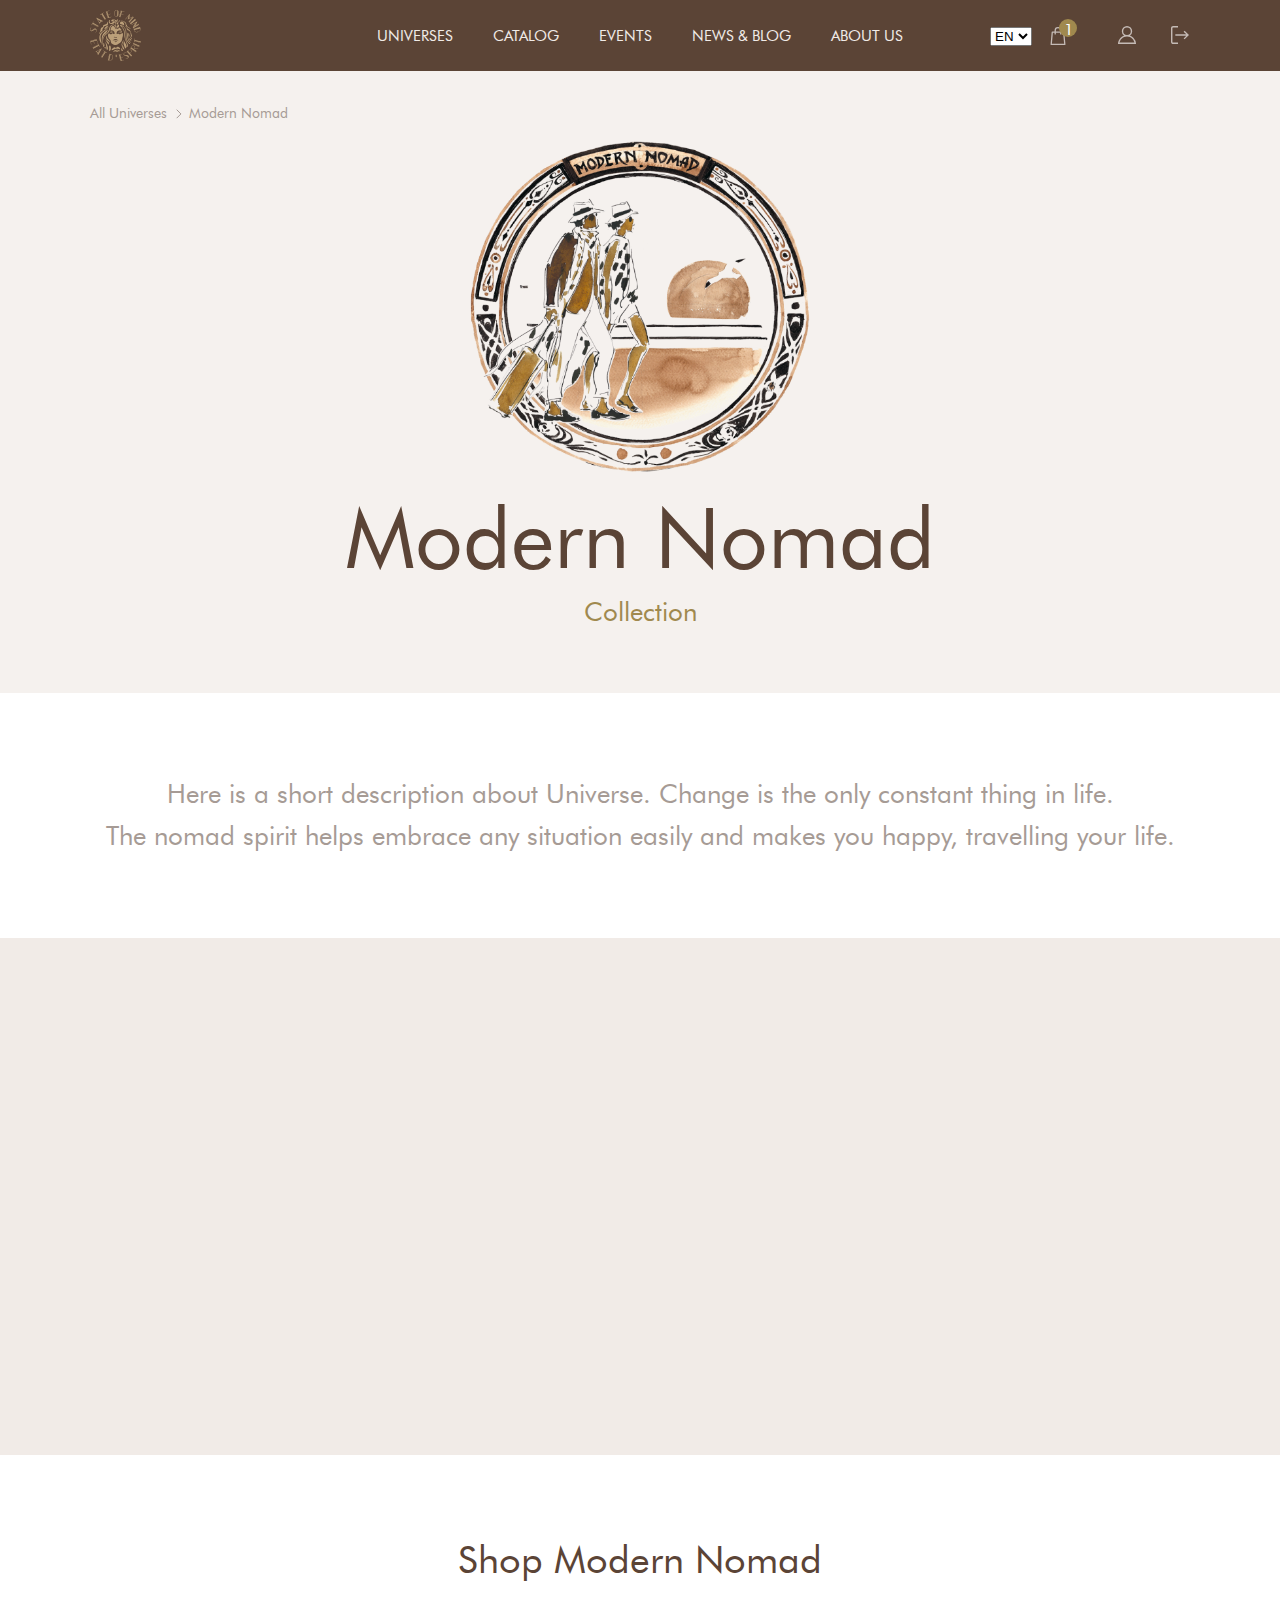
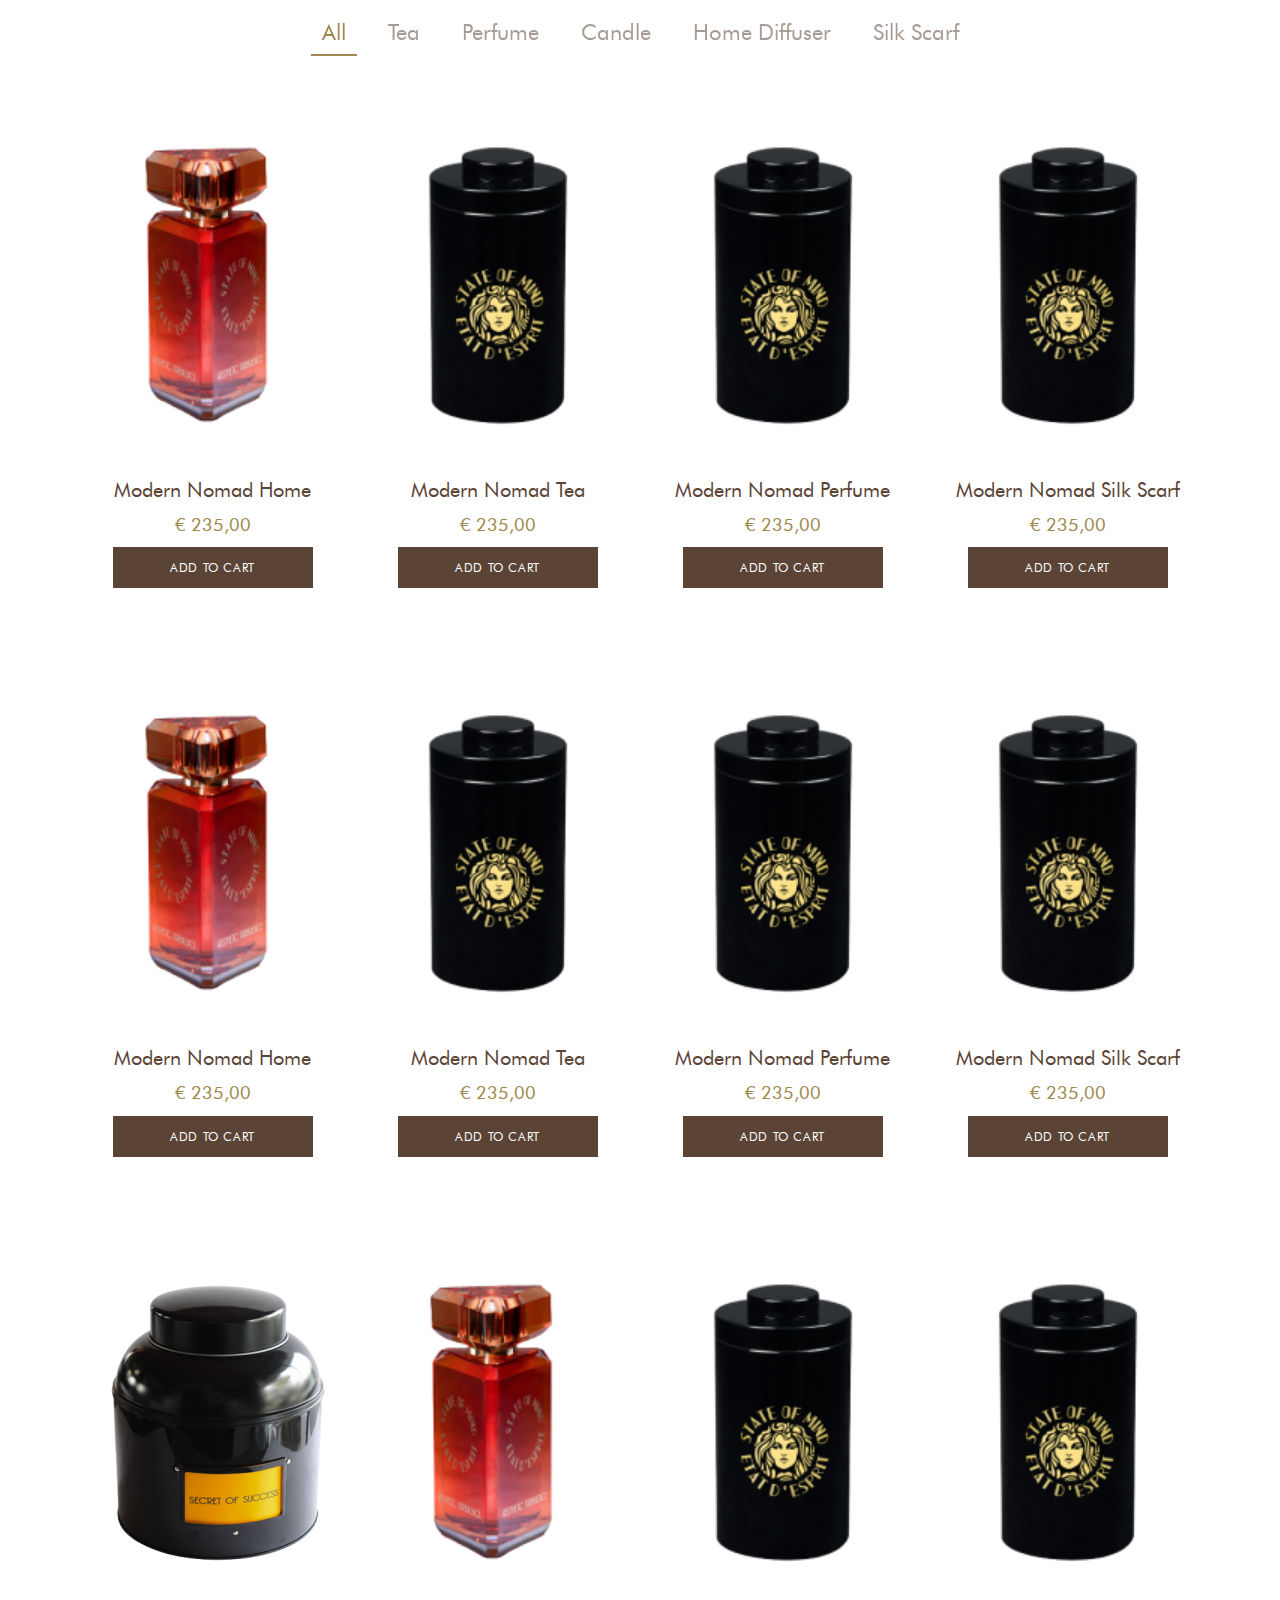
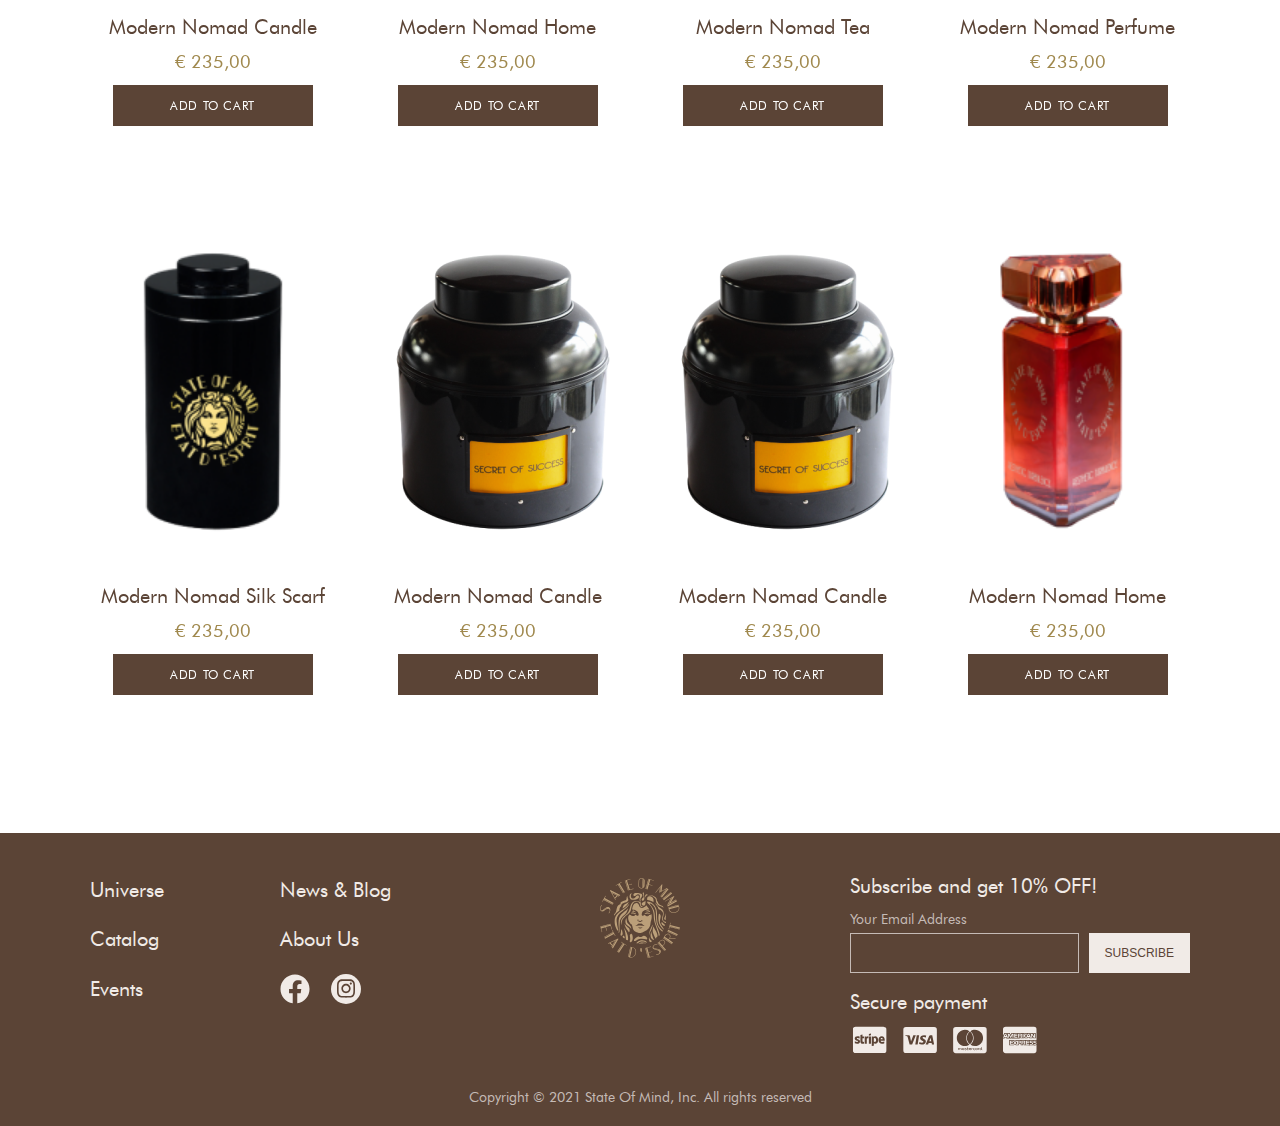
==== collection.html @ 99215a05 "initial commit" ====
<!DOCTYPE html>
<html lang="en">

<head>
  <meta charset="UTF-8" />
  <meta name="viewport" content="width=device-width, initial-scale=1.0" />
  <meta http-equiv="X-UA-Compatible" content="ie=edge" />
  <title>State of Mind &#8211; 00 - Home</title>
  <link rel="manifest" href="/manifest.json" />
  <link rel="preload" href="/fonts/Futura Bk BT.woff" as="font" type="font/woff" crossorigin="crossorigin" />
  <link rel="preload" href="/fonts/Futura Bk BT.woff2" as="font" type="font/woff2" crossorigin="crossorigin" />
  <link rel="stylesheet" href="css/style.css?v=0.1.0" />
</head>

<body class="page">
  <div class="header">
    <div class="container">
      <div class="header__container">
        <div class="nav_mobile header__nav_mobile d-lg-none">
          <button class="nav_mobile__burger jsNavMobileBurger">
            <svg class="icon icon_icon-burger nav_mobile__icon nav_mobile__icon--burger">
              <use xlink:href="img/icons.svg#icon-burger"></use>
            </svg>
          </button>
          <div class="nav_mobile__container jsNavMobileContainer">
            <div class="container">
              <button class="nav_mobile__close jsNavMobileClose">
                <svg class="icon icon_icon-close nav_mobile__icon nav_mobile__icon--close">
                  <use xlink:href="img/icons.svg#icon-close"></use>
                </svg>
              </button>
              <div class="nav_mobile__wrapper jsNavMobileWrapper">
                <ul class="nav_mobile__list">
                  <li class="nav_mobile__item">
                    <a class="nav_mobile__link" href="universes.html">Universes</a>
                  </li>
                  <li class="nav_mobile__item">
                    <a class="nav_mobile__link" href="collection.html">Catalog</a>
                  </li>
                  <li class="nav_mobile__item">
                    <a class="nav_mobile__link" href="events.html">Events</a>
                  </li>
                  <li class="nav_mobile__item">
                    <a class="nav_mobile__link" href="news&amp;blog.html">News &amp; Blog</a>
                  </li>
                  <li class="nav_mobile__item">
                    <a class="nav_mobile__link jsNavMobileLink" href="#">
                      <svg class="icon icon_icon-arrow-before nav_mobile__arrow_before">
                        <use xlink:href="img/icons.svg#icon-arrow-before"></use>
                      </svg>About Us
                      <svg class="icon icon_icon-arrow nav_mobile__arrow">
                        <use xlink:href="img/icons.svg#icon-arrow"></use>
                      </svg>
                    </a>
                    <ul class="nav_mobile__sublist">
                      <li class="nav_mobile__subitem">
                        <a class="nav_mobile__sublink" href="about.html">About State Of Mind</a>
                      </li>
                      <li class="nav_mobile__subitem">
                        <a class="nav_mobile__sublink" href="partnrers.html">Our Partnrers</a>
                      </li>
                      <li class="nav_mobile__subitem">
                        <a class="nav_mobile__sublink" href="contact.html">Contact</a>
                      </li>
                    </ul>
                  </li>
                  <li class="nav_mobile__item">
                    <a class="nav_mobile__link jsNavMobileLink" href="profile.html">
                      <svg class="icon icon_icon-arrow-before nav_mobile__arrow_before">
                        <use xlink:href="img/icons.svg#icon-arrow-before"></use>
                      </svg>My Account
                      <svg class="icon icon_icon-arrow nav_mobile__arrow">
                        <use xlink:href="img/icons.svg#icon-arrow"></use>
                      </svg>
                    </a>
                    <ul class="nav_mobile__sublist">
                      <li class="nav_mobile__subitem">
                        <a class="nav_mobile__sublink" href="orders.html">Orders</a>
                      </li>
                      <li class="nav_mobile__subitem">
                        <a class="nav_mobile__sublink" href="addresses.html">Addresses</a>
                      </li>
                      <li class="nav_mobile__subitem">
                        <a class="nav_mobile__sublink" href="accountDetails.html">Account Details</a>
                      </li>
                    </ul>
                  </li>
                  <li class="nav_mobile__item">
                    <a class="nav_mobile__link" href="index.html">Log Out</a>
                  </li>
                </ul>
                <div class="lang_mobile">
                  <ul class="lang_mobile__list">
                    <li class="lang_mobile__item">
                      <a class="lang_mobile__link" href="javascript:void(0)">FR</a>
                    </li>
                    <li class="lang_mobile__item">
                      <a class="lang_mobile__link--active lang_mobile__link" href="javascript:void(0)">EN</a>
                    </li>
                    <li class="lang_mobile__item">
                      <a class="lang_mobile__link" href="javascript:void(0)">RU</a>
                    </li>
                  </ul>
                </div>
                <div class="social social--mobile nav_mobile__social">
                  <div class="social__title">Follow Us</div>
                  <ul class="social__list">
                    <li class="social__item">
                      <a class="social__link" href="#">
                        <svg class="icon icon_icon-facebook social__icon">
                          <use xlink:href="img/icons.svg#icon-facebook"></use>
                        </svg>
                      </a>
                    </li>
                    <li class="social__item">
                      <a class="social__link" href="#">
                        <svg class="icon icon_icon-instagram social__icon">
                          <use xlink:href="img/icons.svg#icon-instagram"></use>
                        </svg>
                      </a>
                    </li>
                  </ul>
                </div>
              </div>
            </div>
          </div>
        </div>
        <div class="logo header__logo">
          <a class="logo__link" href="index.html">
            <img class="logo__img" src="./img/logo.svg" alt="" />
          </a>
        </div>
        <div class="nav header__nav d-none d-lg-flex">
          <ul class="nav__list">
            <li class="nav__item">
              <a class="nav__link" href="universes.html">Universes</a>
            </li>
            <li class="nav__item">
              <a class="nav__link" href="collection.html">Catalog</a>
            </li>
            <li class="nav__item">
              <a class="nav__link" href="events.html">Events</a>
            </li>
            <li class="nav__item">
              <a class="nav__link" href="news&amp;blog.html">News &amp; Blog</a>
            </li>
            <li class="nav__item">
              <a class="nav__link" href="aboutUs.html">About Us</a>
            </li>
          </ul>
        </div>
        <div class="header__actions">
          <div class="lang header__lang d-none d-lg-block">
            <select>
              <option value="FR">FR</option>
              <option value="EN" selected="selected">EN</option>
              <option value="RU">RU</option>
            </select>
          </div>
          <div class="mini_cart header__mini_cart">
            <a class="mini_cart__link" href="miniCart.html">
              <svg class="icon icon_icon-mini_cart mini_cart__icon">
                <use xlink:href="img/icons.svg#icon-mini_cart"></use>
              </svg>
              <span class="mini_cart__count">1</span>
            </a>
          </div>
          <div class="auth header__auth">
            <div class="d-none d-lg-flex">
              <a class="auth__link" href="profile.html">
                <svg class="icon icon_icon-profile auth__icon">
                  <use xlink:href="img/icons.svg#icon-profile"></use>
                </svg>
              </a>
              <a class="auth__link" href="index.html">
                <svg class="icon icon_icon-logout auth__icon">
                  <use xlink:href="img/icons.svg#icon-logout"></use>
                </svg>
              </a>
            </div>
          </div>
        </div>
      </div>
    </div>
  </div>
  <div class="page__content">
    <div class="breadcrumbs d-none d-lg-block">
      <div class="container">
        <ul class="breadcrumbs__list">
          <li class="breadcrumbs__item">
            <a class="breadcrumbs__link" href="universes.html">All Universes</a>
            <svg class="icon icon_icon-breadcrumb breadcrumbs__icon">
              <use xlink:href="img/icons.svg#icon-breadcrumb"></use>
            </svg>
          </li>
          <li class="breadcrumbs__item">Modern Nomad
          </li>
        </ul>
      </div>
    </div>
    <div class="collection_hero">
      <div class="container">
        <div class="row">
          <div class="col col-10 offset-1 col-lg-4 offset-lg-4">
            <figure class="collection_hero__picture">
              <img class="lazy-swiper collection_hero__img" src="./img/universes/01.png" alt="" />
            </figure>
          </div>
          <div class="col col-12">
            <h1 class="title collection_hero__title">Modern Nomad</h1>
            <h3 class="title collection_hero__subtitle">Collection</h3>
          </div>
        </div>
      </div>
    </div>
    <div class="section section--collection_description">
      <div class="container">Here is a short description about Universe. Change is the only constant thing in life.<br>The nomad spirit helps embrace any situation easily and makes you happy, travelling your life.
      </div>
    </div>
    <div class="block block--reverse block--product">
      <div class="block__content--reverse block__content--product block__content" data-aos="fade-left">
        <div class="container">
          <h2 class="title block__title">Modern<br>Nomad Perfume</h2>
          <p class="block__text">Short description about product. Duis aute irure dolor in reprehenderit in voluptate velit esse cillum dolore eu fugiat nulla pariatur. Excepteur sint occaecat cupidatat non proident.</p>
          <div class="block__price">€ 235,00</div>
          <div class="block__btn">
            <a class="btn--brown btn" href="#">Add to Cart</a>
          </div>
          <a class="block__action" href="#">View full details</a>
        </div>
      </div>
      <figure class="block__picture" data-aos="fade-right">
        <img class="block__img swiper-lazy" data-src="./img/collection/product.jpg" alt="" />
      </figure>
    </div>
    <div class="section section--collection_isotope collection_isotope">
      <div class="container">
        <h2 class="title collection_isotope__title">Shop Modern Nomad</h2>
        <div class="collection_nav d-md-flex collection_isotope__nav">
          <div class="swiper-container collection_nav__container jsCollectionNavContainer jsCollectionIsotopeFilter">
            <div class="swiper-wrapper collection_nav__wrapper">
              <div class="swiper-slide collection_nav__item">
                <a class="collection_nav__link--active collection_nav__link jsCollectionIsotopeLink" href="javascript:void(0)" data-filter="*">All</a>
              </div>
              <div class="swiper-slide collection_nav__item">
                <a class="collection_nav__link jsCollectionIsotopeLink" href="javascript:void(0)" data-filter=".tea">Tea</a>
              </div>
              <div class="swiper-slide collection_nav__item">
                <a class="collection_nav__link jsCollectionIsotopeLink" href="javascript:void(0)" data-filter=".perfume">Perfume</a>
              </div>
              <div class="swiper-slide collection_nav__item">
                <a class="collection_nav__link jsCollectionIsotopeLink" href="javascript:void(0)" data-filter=".candle">Candle</a>
              </div>
              <div class="swiper-slide collection_nav__item">
                <a class="collection_nav__link jsCollectionIsotopeLink" href="javascript:void(0)" data-filter=".homediffuser">Home Diffuser</a>
              </div>
              <div class="swiper-slide collection_nav__item">
                <a class="collection_nav__link jsCollectionIsotopeLink" href="javascript:void(0)" data-filter=".silkscarf">Silk Scarf</a>
              </div>
            </div>
            <div class="swiper-scrollbar collection_nav__scrollbar d-lg-none scrollbar"></div>
          </div>
        </div>
        <div class="collection_isotope__grid jsCollectionIsotopeGrid">
          <div class="row">
            <div class="homediffuser col col-6 col-md-4 col-xl-3 jsCollectionIsotopeItem">
              <div class="collection_isotope__item">
                <div class="product collection_isotope__product">
                  <figure class="product__picture">
                    <img class="product__img isotope-lazy" src="./img/universes/products/item4.png" alt="" />
                  </figure>
                  <h4 class="title product__title">Modern Nomad Home Diffuser</h4>
                  <div class="product__price">€ 235,00<a class="product__action d-lg-none" href="#">
                      <svg class="icon icon_icon-add-to-cart product__icon">
                        <use xlink:href="img/icons.svg#icon-add-to-cart"></use>
                      </svg>
                    </a>
                  </div>
                  <div class="product__btn d-none d-lg-block">
                    <a class="btn--brown btn--fw-mobile btn--add-to-cart btn" href="#">Add to Cart</a>
                  </div>
                </div>
              </div>
            </div>
            <div class="tea col col-6 col-md-4 col-xl-3 jsCollectionIsotopeItem">
              <div class="collection_isotope__item">
                <div class="product collection_isotope__product">
                  <figure class="product__picture">
                    <img class="product__img isotope-lazy" src="./img/universes/products/02.png" alt="" />
                  </figure>
                  <h4 class="title product__title">Modern Nomad Tea</h4>
                  <div class="product__price">€ 235,00<a class="product__action d-lg-none" href="#">
                      <svg class="icon icon_icon-add-to-cart product__icon">
                        <use xlink:href="img/icons.svg#icon-add-to-cart"></use>
                      </svg>
                    </a>
                  </div>
                  <div class="product__btn d-none d-lg-block">
                    <a class="btn--brown btn--fw-mobile btn--add-to-cart btn" href="#">Add to Cart</a>
                  </div>
                </div>
              </div>
            </div>
            <div class="perfume col col-6 col-md-4 col-xl-3 jsCollectionIsotopeItem">
              <div class="collection_isotope__item">
                <div class="product collection_isotope__product">
                  <figure class="product__picture">
                    <img class="product__img isotope-lazy" src="./img/universes/products/03.png" alt="" />
                  </figure>
                  <h4 class="title product__title">Modern Nomad Perfume</h4>
                  <div class="product__price">€ 235,00<a class="product__action d-lg-none" href="#">
                      <svg class="icon icon_icon-add-to-cart product__icon">
                        <use xlink:href="img/icons.svg#icon-add-to-cart"></use>
                      </svg>
                    </a>
                  </div>
                  <div class="product__btn d-none d-lg-block">
                    <a class="btn--brown btn--fw-mobile btn--add-to-cart btn" href="#">Add to Cart</a>
                  </div>
                </div>
              </div>
            </div>
            <div class="silkscarf col col-6 col-md-4 col-xl-3 jsCollectionIsotopeItem">
              <div class="collection_isotope__item">
                <div class="product collection_isotope__product">
                  <figure class="product__picture">
                    <img class="product__img isotope-lazy" src="./img/universes/products/04.png" alt="" />
                  </figure>
                  <h4 class="title product__title">Modern Nomad Silk Scarf</h4>
                  <div class="product__price">€ 235,00<a class="product__action d-lg-none" href="#">
                      <svg class="icon icon_icon-add-to-cart product__icon">
                        <use xlink:href="img/icons.svg#icon-add-to-cart"></use>
                      </svg>
                    </a>
                  </div>
                  <div class="product__btn d-none d-lg-block">
                    <a class="btn--brown btn--fw-mobile btn--add-to-cart btn" href="#">Add to Cart</a>
                  </div>
                </div>
              </div>
            </div>
            <div class="homediffuser col col-6 col-md-4 col-xl-3 jsCollectionIsotopeItem">
              <div class="collection_isotope__item">
                <div class="product collection_isotope__product">
                  <figure class="product__picture">
                    <img class="product__img isotope-lazy" src="./img/universes/products/item4.png" alt="" />
                  </figure>
                  <h4 class="title product__title">Modern Nomad Home Diffuser</h4>
                  <div class="product__price">€ 235,00<a class="product__action d-lg-none" href="#">
                      <svg class="icon icon_icon-add-to-cart product__icon">
                        <use xlink:href="img/icons.svg#icon-add-to-cart"></use>
                      </svg>
                    </a>
                  </div>
                  <div class="product__btn d-none d-lg-block">
                    <a class="btn--brown btn--fw-mobile btn--add-to-cart btn" href="#">Add to Cart</a>
                  </div>
                </div>
              </div>
            </div>
            <div class="tea col col-6 col-md-4 col-xl-3 jsCollectionIsotopeItem">
              <div class="collection_isotope__item">
                <div class="product collection_isotope__product">
                  <figure class="product__picture">
                    <img class="product__img isotope-lazy" src="./img/universes/products/02.png" alt="" />
                  </figure>
                  <h4 class="title product__title">Modern Nomad Tea</h4>
                  <div class="product__price">€ 235,00<a class="product__action d-lg-none" href="#">
                      <svg class="icon icon_icon-add-to-cart product__icon">
                        <use xlink:href="img/icons.svg#icon-add-to-cart"></use>
                      </svg>
                    </a>
                  </div>
                  <div class="product__btn d-none d-lg-block">
                    <a class="btn--brown btn--fw-mobile btn--add-to-cart btn" href="#">Add to Cart</a>
                  </div>
                </div>
              </div>
            </div>
            <div class="perfume col col-6 col-md-4 col-xl-3 jsCollectionIsotopeItem">
              <div class="collection_isotope__item">
                <div class="product collection_isotope__product">
                  <figure class="product__picture">
                    <img class="product__img isotope-lazy" src="./img/universes/products/03.png" alt="" />
                  </figure>
                  <h4 class="title product__title">Modern Nomad Perfume</h4>
                  <div class="product__price">€ 235,00<a class="product__action d-lg-none" href="#">
                      <svg class="icon icon_icon-add-to-cart product__icon">
                        <use xlink:href="img/icons.svg#icon-add-to-cart"></use>
                      </svg>
                    </a>
                  </div>
                  <div class="product__btn d-none d-lg-block">
                    <a class="btn--brown btn--fw-mobile btn--add-to-cart btn" href="#">Add to Cart</a>
                  </div>
                </div>
              </div>
            </div>
            <div class="silkscarf col col-6 col-md-4 col-xl-3 jsCollectionIsotopeItem">
              <div class="collection_isotope__item">
                <div class="product collection_isotope__product">
                  <figure class="product__picture">
                    <img class="product__img isotope-lazy" src="./img/universes/products/04.png" alt="" />
                  </figure>
                  <h4 class="title product__title">Modern Nomad Silk Scarf</h4>
                  <div class="product__price">€ 235,00<a class="product__action d-lg-none" href="#">
                      <svg class="icon icon_icon-add-to-cart product__icon">
                        <use xlink:href="img/icons.svg#icon-add-to-cart"></use>
                      </svg>
                    </a>
                  </div>
                  <div class="product__btn d-none d-lg-block">
                    <a class="btn--brown btn--fw-mobile btn--add-to-cart btn" href="#">Add to Cart</a>
                  </div>
                </div>
              </div>
            </div>
            <div class="candle col col-6 col-md-4 col-xl-3 jsCollectionIsotopeItem">
              <div class="collection_isotope__item">
                <div class="product collection_isotope__product">
                  <figure class="product__picture">
                    <img class="product__img isotope-lazy" src="./img/universes/products/05.png" alt="" />
                  </figure>
                  <h4 class="title product__title">Modern Nomad Candle</h4>
                  <div class="product__price">€ 235,00<a class="product__action d-lg-none" href="#">
                      <svg class="icon icon_icon-add-to-cart product__icon">
                        <use xlink:href="img/icons.svg#icon-add-to-cart"></use>
                      </svg>
                    </a>
                  </div>
                  <div class="product__btn d-none d-lg-block">
                    <a class="btn--brown btn--fw-mobile btn--add-to-cart btn" href="#">Add to Cart</a>
                  </div>
                </div>
              </div>
            </div>
            <div class="homediffuser col col-6 col-md-4 col-xl-3 jsCollectionIsotopeItem">
              <div class="collection_isotope__item">
                <div class="product collection_isotope__product">
                  <figure class="product__picture">
                    <img class="product__img isotope-lazy" src="./img/universes/products/item4.png" alt="" />
                  </figure>
                  <h4 class="title product__title">Modern Nomad Home Diffuser</h4>
                  <div class="product__price">€ 235,00<a class="product__action d-lg-none" href="#">
                      <svg class="icon icon_icon-add-to-cart product__icon">
                        <use xlink:href="img/icons.svg#icon-add-to-cart"></use>
                      </svg>
                    </a>
                  </div>
                  <div class="product__btn d-none d-lg-block">
                    <a class="btn--brown btn--fw-mobile btn--add-to-cart btn" href="#">Add to Cart</a>
                  </div>
                </div>
              </div>
            </div>
            <div class="tea col col-6 col-md-4 col-xl-3 jsCollectionIsotopeItem">
              <div class="collection_isotope__item">
                <div class="product collection_isotope__product">
                  <figure class="product__picture">
                    <img class="product__img isotope-lazy" src="./img/universes/products/02.png" alt="" />
                  </figure>
                  <h4 class="title product__title">Modern Nomad Tea</h4>
                  <div class="product__price">€ 235,00<a class="product__action d-lg-none" href="#">
                      <svg class="icon icon_icon-add-to-cart product__icon">
                        <use xlink:href="img/icons.svg#icon-add-to-cart"></use>
                      </svg>
                    </a>
                  </div>
                  <div class="product__btn d-none d-lg-block">
                    <a class="btn--brown btn--fw-mobile btn--add-to-cart btn" href="#">Add to Cart</a>
                  </div>
                </div>
              </div>
            </div>
            <div class="perfume col col-6 col-md-4 col-xl-3 jsCollectionIsotopeItem">
              <div class="collection_isotope__item">
                <div class="product collection_isotope__product">
                  <figure class="product__picture">
                    <img class="product__img isotope-lazy" src="./img/universes/products/03.png" alt="" />
                  </figure>
                  <h4 class="title product__title">Modern Nomad Perfume</h4>
                  <div class="product__price">€ 235,00<a class="product__action d-lg-none" href="#">
                      <svg class="icon icon_icon-add-to-cart product__icon">
                        <use xlink:href="img/icons.svg#icon-add-to-cart"></use>
                      </svg>
                    </a>
                  </div>
                  <div class="product__btn d-none d-lg-block">
                    <a class="btn--brown btn--fw-mobile btn--add-to-cart btn" href="#">Add to Cart</a>
                  </div>
                </div>
              </div>
            </div>
            <div class="silkscarf col col-6 col-md-4 col-xl-3 jsCollectionIsotopeItem">
              <div class="collection_isotope__item">
                <div class="product collection_isotope__product">
                  <figure class="product__picture">
                    <img class="product__img isotope-lazy" src="./img/universes/products/04.png" alt="" />
                  </figure>
                  <h4 class="title product__title">Modern Nomad Silk Scarf</h4>
                  <div class="product__price">€ 235,00<a class="product__action d-lg-none" href="#">
                      <svg class="icon icon_icon-add-to-cart product__icon">
                        <use xlink:href="img/icons.svg#icon-add-to-cart"></use>
                      </svg>
                    </a>
                  </div>
                  <div class="product__btn d-none d-lg-block">
                    <a class="btn--brown btn--fw-mobile btn--add-to-cart btn" href="#">Add to Cart</a>
                  </div>
                </div>
              </div>
            </div>
            <div class="candle col col-6 col-md-4 col-xl-3 jsCollectionIsotopeItem">
              <div class="collection_isotope__item">
                <div class="product collection_isotope__product">
                  <figure class="product__picture">
                    <img class="product__img isotope-lazy" src="./img/universes/products/05.png" alt="" />
                  </figure>
                  <h4 class="title product__title">Modern Nomad Candle</h4>
                  <div class="product__price">€ 235,00<a class="product__action d-lg-none" href="#">
                      <svg class="icon icon_icon-add-to-cart product__icon">
                        <use xlink:href="img/icons.svg#icon-add-to-cart"></use>
                      </svg>
                    </a>
                  </div>
                  <div class="product__btn d-none d-lg-block">
                    <a class="btn--brown btn--fw-mobile btn--add-to-cart btn" href="#">Add to Cart</a>
                  </div>
                </div>
              </div>
            </div>
            <div class="candle col col-6 col-md-4 col-xl-3 jsCollectionIsotopeItem">
              <div class="collection_isotope__item">
                <div class="product collection_isotope__product">
                  <figure class="product__picture">
                    <img class="product__img isotope-lazy" src="./img/universes/products/05.png" alt="" />
                  </figure>
                  <h4 class="title product__title">Modern Nomad Candle</h4>
                  <div class="product__price">€ 235,00<a class="product__action d-lg-none" href="#">
                      <svg class="icon icon_icon-add-to-cart product__icon">
                        <use xlink:href="img/icons.svg#icon-add-to-cart"></use>
                      </svg>
                    </a>
                  </div>
                  <div class="product__btn d-none d-lg-block">
                    <a class="btn--brown btn--fw-mobile btn--add-to-cart btn" href="#">Add to Cart</a>
                  </div>
                </div>
              </div>
            </div>
            <div class="homediffuser col col-6 col-md-4 col-xl-3 jsCollectionIsotopeItem">
              <div class="collection_isotope__item">
                <div class="product collection_isotope__product">
                  <figure class="product__picture">
                    <img class="product__img isotope-lazy" src="./img/universes/products/item4.png" alt="" />
                  </figure>
                  <h4 class="title product__title">Modern Nomad Home Diffuser</h4>
                  <div class="product__price">€ 235,00<a class="product__action d-lg-none" href="#">
                      <svg class="icon icon_icon-add-to-cart product__icon">
                        <use xlink:href="img/icons.svg#icon-add-to-cart"></use>
                      </svg>
                    </a>
                  </div>
                  <div class="product__btn d-none d-lg-block">
                    <a class="btn--brown btn--fw-mobile btn--add-to-cart btn" href="#">Add to Cart</a>
                  </div>
                </div>
              </div>
            </div>
          </div>
        </div>
      </div>
    </div>
  </div>
  <div class="footer">
    <div class="container">
      <div class="row">
        <div class="col col-6 col-lg-2">
          <div class="footer_nav footer__nav">
            <ul class="footer_nav__list">
              <li class="footer_nav__item">
                <a class="footer_nav__link" href="universes.html">Universe</a>
              </li>
              <li class="footer_nav__item">
                <a class="footer_nav__link" href="collection.html">Catalog</a>
              </li>
              <li class="footer_nav__item">
                <a class="footer_nav__link" href="events.html">Events</a>
              </li>
            </ul>
          </div>
        </div>
        <div class="col col-6 col-lg-2">
          <div class="footer_nav footer__nav">
            <ul class="footer_nav__list">
              <li class="footer_nav__item">
                <a class="footer_nav__link" href="news&amp;blog.html">News &amp; Blog</a>
              </li>
              <li class="footer_nav__item">
                <a class="footer_nav__link" href="aboutUs.html">About Us</a>
              </li>
            </ul>
          </div>
          <div class="social footer__social">
            <ul class="social__list">
              <li class="social__item">
                <a class="social__link" href="#">
                  <svg class="icon icon_icon-facebook social__icon">
                    <use xlink:href="img/icons.svg#icon-facebook"></use>
                  </svg>
                </a>
              </li>
              <li class="social__item">
                <a class="social__link" href="#">
                  <svg class="icon icon_icon-instagram social__icon">
                    <use xlink:href="img/icons.svg#icon-instagram"></use>
                  </svg>
                </a>
              </li>
            </ul>
          </div>
        </div>
        <div class="col col-4 d-none d-lg-flex">
          <div class="logo logo--footer footer__logo">
            <a class="logo__link" href="index.html">
              <img class="logo__img" src="./img/logo.svg" alt="" />
            </a>
          </div>
        </div>
        <div class="col col-12 col-lg-4">
          <div class="row flex-md-row-reverse flex-lg-row">
            <div class="col col-12 col-md-6 col-lg-12">
              <div class="footer_subscribe footer__subscribe">
                <div class="footer_subscribe__title">Subscribe and get 10% OFF!</div>
                <div class="form footer_subscribe__form">
                  <form action="#">
                    <label class="form__label" for="youremailaddress">Your Email Address</label>
                    <div class="form__row footer_subscribe__row">
                      <div class="form__controls form__controls--white form__controls--small footer_subscribe__input">
                        <input class="form__input--white form__input--small form__input" type="text" id="youremailaddress" placeholder="" />
                      </div>
                      <div class="form__controls form__controls--subscribe footer_subscribe__btn">
                        <input class="btn--subscribe form__submit btn" type="submit" value="subscribe" />
                      </div>
                    </div>
                  </form>
                </div>
              </div>
            </div>
            <div class="col col-12 col-md-6 col-lg-12">
              <div class="footer_payment footer__payment">
                <div class="footer_payment__title">Secure payment</div>
                <ul class="footer_payment__list">
                  <li class="footer_payment__item">
                    <svg class="icon icon_icon-stripe footer_payment__icon">
                      <use xlink:href="img/icons.svg#icon-stripe"></use>
                    </svg>
                  </li>
                  <li class="footer_payment__item">
                    <svg class="icon icon_icon-visa footer_payment__icon">
                      <use xlink:href="img/icons.svg#icon-visa"></use>
                    </svg>
                  </li>
                  <li class="footer_payment__item">
                    <svg class="icon icon_icon-mastercard footer_payment__icon">
                      <use xlink:href="img/icons.svg#icon-mastercard"></use>
                    </svg>
                  </li>
                  <li class="footer_payment__item">
                    <svg class="icon icon_icon-amex footer_payment__icon">
                      <use xlink:href="img/icons.svg#icon-amex"></use>
                    </svg>
                  </li>
                </ul>
              </div>
            </div>
          </div>
        </div>
        <div class="col col-12">
          <p class="footer__copy">Copyright © 2021 State Of Mind, Inc. All rights reserved</p>
        </div>
      </div>
    </div>
  </div>
  <script src="js/main.js?v=0.1.0"></script>
</body>

</html>
---- css/style.css ----
@font-face {
  font-family: 'Futura Bk BT';
  src: url("../fonts/Futura Bk BT.woff2") format("woff2"), url("../fonts/Futura Bk BT.woff") format("woff");
  font-weight: normal;
  font-style: normal;
}

@font-face {
  font-family: 'Bellerose';
  src: url("../fonts/BelleroseLight.woff2") format("woff2"), url("../fonts/BelleroseLight.woff") format("woff");
  font-weight: normal;
  font-style: normal;
}

/* http://meyerweb.com/eric/tools/css/reset/
   v2.0 | 20110126
   License: none (public domain)
*/
html,
body,
div,
span,
applet,
object,
iframe,
h1,
h2,
h3,
h4,
h5,
h6,
p,
blockquote,
pre,
a,
abbr,
acronym,
address,
big,
cite,
code,
del,
dfn,
em,
img,
ins,
kbd,
q,
s,
samp,
small,
strike,
strong,
sub,
sup,
tt,
var,
b,
u,
i,
center,
dl,
dt,
dd,
ol,
ul,
li,
fieldset,
form,
label,
legend,
table,
caption,
tbody,
tfoot,
thead,
tr,
th,
td,
article,
aside,
canvas,
details,
embed,
figure,
figcaption,
footer,
header,
hgroup,
menu,
nav,
output,
ruby,
section,
summary,
time,
mark,
audio,
video {
  margin: 0;
  padding: 0;
  border: 0;
  font: inherit;
  font-size: 100%;
  vertical-align: baseline;
}

/* HTML5 display-role reset for older browsers */
article,
aside,
details,
figcaption,
figure,
footer,
header,
hgroup,
menu,
nav,
section {
  display: block;
}

body {
  line-height: 1;
}

ol,
ul {
  list-style: none;
}

blockquote,
q {
  quotes: none;
}

blockquote:before,
blockquote:after,
q:before,
q:after {
  content: none;
}

table {
  border-collapse: collapse;
  border-spacing: 0;
}

/* box-sizing fix */
/* stylelint-disable-next-line no-duplicate-selectors */
body {
  box-sizing: border-box;
}

*,
*:before,
*:after {
  box-sizing: inherit;
}

/* root font size */
:root {
  font-size: 1em;
}

/* universal max-width rule for images */
img {
  max-width: 100%;
}

/* remove default focus styles */
a,
button,
input {
  outline: 0;
  -webkit-tap-highlight-color: transparent;
}

a::-moz-focus-inner,
button::-moz-focus-inner,
input::-moz-focus-inner {
  outline: 0;
  border: 0;
}

.text-center {
  text-align: center;
}

/*!
 * Bootstrap Grid v4.6.0 (https://getbootstrap.com/)
 * Copyright 2011-2021 The Bootstrap Authors
 * Copyright 2011-2021 Twitter, Inc.
 * Licensed under MIT (https://github.com/twbs/bootstrap/blob/main/LICENSE)
 */
html {
  box-sizing: border-box;
  -ms-overflow-style: scrollbar;
}

*,
*::before,
*::after {
  box-sizing: inherit;
}

.container,
.container-fluid,
.container-sm,
.container-md,
.container-lg,
.container-xl,
.container-xxl {
  width: 100%;
  padding-right: 20px;
  padding-left: 20px;
  margin-right: auto;
  margin-left: auto;
}

@media (min-width: 576px) {
  .container, .container-sm {
    max-width: 540px;
  }
}

@media (min-width: 768px) {
  .container, .container-sm, .container-md {
    max-width: 720px;
  }
}

@media (min-width: 992px) {
  .container, .container-sm, .container-md, .container-lg {
    max-width: 960px;
  }
}

@media (min-width: 1200px) {
  .container, .container-sm, .container-md, .container-lg, .container-xl {
    max-width: 1140px;
  }
}

@media (min-width: 1400px) {
  .container, .container-sm, .container-md, .container-lg, .container-xl, .container-xxl {
    max-width: 1340px;
  }
}

.row {
  display: flex;
  flex-wrap: wrap;
  margin-right: -20px;
  margin-left: -20px;
}

.no-gutters {
  margin-right: 0;
  margin-left: 0;
}

.no-gutters > .col,
.no-gutters > [class*="col-"] {
  padding-right: 0;
  padding-left: 0;
}

.col-1, .col-2, .col-3, .col-4, .col-5, .col-6, .col-7, .col-8, .col-9, .col-10, .col-11, .col-12, .col,
.col-auto, .col-sm-1, .col-sm-2, .col-sm-3, .col-sm-4, .col-sm-5, .col-sm-6, .col-sm-7, .col-sm-8, .col-sm-9, .col-sm-10, .col-sm-11, .col-sm-12, .col-sm,
.col-sm-auto, .col-md-1, .col-md-2, .col-md-3, .col-md-4, .col-md-5, .col-md-6, .col-md-7, .col-md-8, .col-md-9, .col-md-10, .col-md-11, .col-md-12, .col-md,
.col-md-auto, .col-lg-1, .col-lg-2, .col-lg-3, .col-lg-4, .col-lg-5, .col-lg-6, .col-lg-7, .col-lg-8, .col-lg-9, .col-lg-10, .col-lg-11, .col-lg-12, .col-lg,
.col-lg-auto, .col-xl-1, .col-xl-2, .col-xl-3, .col-xl-4, .col-xl-5, .col-xl-6, .col-xl-7, .col-xl-8, .col-xl-9, .col-xl-10, .col-xl-11, .col-xl-12, .col-xl,
.col-xl-auto, .col-xxl-1, .col-xxl-2, .col-xxl-3, .col-xxl-4, .col-xxl-5, .col-xxl-6, .col-xxl-7, .col-xxl-8, .col-xxl-9, .col-xxl-10, .col-xxl-11, .col-xxl-12, .col-xxl,
.col-xxl-auto {
  position: relative;
  width: 100%;
  padding-right: 20px;
  padding-left: 20px;
}

.col {
  flex-basis: 0;
  flex-grow: 1;
  max-width: 100%;
}

.row-cols-1 > * {
  flex: 0 0 100%;
  max-width: 100%;
}

.row-cols-2 > * {
  flex: 0 0 50%;
  max-width: 50%;
}

.row-cols-3 > * {
  flex: 0 0 33.33333%;
  max-width: 33.33333%;
}

.row-cols-4 > * {
  flex: 0 0 25%;
  max-width: 25%;
}

.row-cols-5 > * {
  flex: 0 0 20%;
  max-width: 20%;
}

.row-cols-6 > * {
  flex: 0 0 16.66667%;
  max-width: 16.66667%;
}

.col-auto {
  flex: 0 0 auto;
  width: auto;
  max-width: 100%;
}

.col-1 {
  flex: 0 0 8.33333%;
  max-width: 8.33333%;
}

.col-2 {
  flex: 0 0 16.66667%;
  max-width: 16.66667%;
}

.col-3 {
  flex: 0 0 25%;
  max-width: 25%;
}

.col-4 {
  flex: 0 0 33.33333%;
  max-width: 33.33333%;
}

.col-5 {
  flex: 0 0 41.66667%;
  max-width: 41.66667%;
}

.col-6 {
  flex: 0 0 50%;
  max-width: 50%;
}

.col-7 {
  flex: 0 0 58.33333%;
  max-width: 58.33333%;
}

.col-8 {
  flex: 0 0 66.66667%;
  max-width: 66.66667%;
}

.col-9 {
  flex: 0 0 75%;
  max-width: 75%;
}

.col-10 {
  flex: 0 0 83.33333%;
  max-width: 83.33333%;
}

.col-11 {
  flex: 0 0 91.66667%;
  max-width: 91.66667%;
}

.col-12 {
  flex: 0 0 100%;
  max-width: 100%;
}

.order-first {
  order: -1;
}

.order-last {
  order: 13;
}

.order-0 {
  order: 0;
}

.order-1 {
  order: 1;
}

.order-2 {
  order: 2;
}

.order-3 {
  order: 3;
}

.order-4 {
  order: 4;
}

.order-5 {
  order: 5;
}

.order-6 {
  order: 6;
}

.order-7 {
  order: 7;
}

.order-8 {
  order: 8;
}

.order-9 {
  order: 9;
}

.order-10 {
  order: 10;
}

.order-11 {
  order: 11;
}

.order-12 {
  order: 12;
}

.offset-1 {
  margin-left: 8.33333%;
}

.offset-2 {
  margin-left: 16.66667%;
}

.offset-3 {
  margin-left: 25%;
}

.offset-4 {
  margin-left: 33.33333%;
}

.offset-5 {
  margin-left: 41.66667%;
}

.offset-6 {
  margin-left: 50%;
}

.offset-7 {
  margin-left: 58.33333%;
}

.offset-8 {
  margin-left: 66.66667%;
}

.offset-9 {
  margin-left: 75%;
}

.offset-10 {
  margin-left: 83.33333%;
}

.offset-11 {
  margin-left: 91.66667%;
}

@media (min-width: 576px) {
  .col-sm {
    flex-basis: 0;
    flex-grow: 1;
    max-width: 100%;
  }
  .row-cols-sm-1 > * {
    flex: 0 0 100%;
    max-width: 100%;
  }
  .row-cols-sm-2 > * {
    flex: 0 0 50%;
    max-width: 50%;
  }
  .row-cols-sm-3 > * {
    flex: 0 0 33.33333%;
    max-width: 33.33333%;
  }
  .row-cols-sm-4 > * {
    flex: 0 0 25%;
    max-width: 25%;
  }
  .row-cols-sm-5 > * {
    flex: 0 0 20%;
    max-width: 20%;
  }
  .row-cols-sm-6 > * {
    flex: 0 0 16.66667%;
    max-width: 16.66667%;
  }
  .col-sm-auto {
    flex: 0 0 auto;
    width: auto;
    max-width: 100%;
  }
  .col-sm-1 {
    flex: 0 0 8.33333%;
    max-width: 8.33333%;
  }
  .col-sm-2 {
    flex: 0 0 16.66667%;
    max-width: 16.66667%;
  }
  .col-sm-3 {
    flex: 0 0 25%;
    max-width: 25%;
  }
  .col-sm-4 {
    flex: 0 0 33.33333%;
    max-width: 33.33333%;
  }
  .col-sm-5 {
    flex: 0 0 41.66667%;
    max-width: 41.66667%;
  }
  .col-sm-6 {
    flex: 0 0 50%;
    max-width: 50%;
  }
  .col-sm-7 {
    flex: 0 0 58.33333%;
    max-width: 58.33333%;
  }
  .col-sm-8 {
    flex: 0 0 66.66667%;
    max-width: 66.66667%;
  }
  .col-sm-9 {
    flex: 0 0 75%;
    max-width: 75%;
  }
  .col-sm-10 {
    flex: 0 0 83.33333%;
    max-width: 83.33333%;
  }
  .col-sm-11 {
    flex: 0 0 91.66667%;
    max-width: 91.66667%;
  }
  .col-sm-12 {
    flex: 0 0 100%;
    max-width: 100%;
  }
  .order-sm-first {
    order: -1;
  }
  .order-sm-last {
    order: 13;
  }
  .order-sm-0 {
    order: 0;
  }
  .order-sm-1 {
    order: 1;
  }
  .order-sm-2 {
    order: 2;
  }
  .order-sm-3 {
    order: 3;
  }
  .order-sm-4 {
    order: 4;
  }
  .order-sm-5 {
    order: 5;
  }
  .order-sm-6 {
    order: 6;
  }
  .order-sm-7 {
    order: 7;
  }
  .order-sm-8 {
    order: 8;
  }
  .order-sm-9 {
    order: 9;
  }
  .order-sm-10 {
    order: 10;
  }
  .order-sm-11 {
    order: 11;
  }
  .order-sm-12 {
    order: 12;
  }
  .offset-sm-0 {
    margin-left: 0;
  }
  .offset-sm-1 {
    margin-left: 8.33333%;
  }
  .offset-sm-2 {
    margin-left: 16.66667%;
  }
  .offset-sm-3 {
    margin-left: 25%;
  }
  .offset-sm-4 {
    margin-left: 33.33333%;
  }
  .offset-sm-5 {
    margin-left: 41.66667%;
  }
  .offset-sm-6 {
    margin-left: 50%;
  }
  .offset-sm-7 {
    margin-left: 58.33333%;
  }
  .offset-sm-8 {
    margin-left: 66.66667%;
  }
  .offset-sm-9 {
    margin-left: 75%;
  }
  .offset-sm-10 {
    margin-left: 83.33333%;
  }
  .offset-sm-11 {
    margin-left: 91.66667%;
  }
}

@media (min-width: 768px) {
  .col-md {
    flex-basis: 0;
    flex-grow: 1;
    max-width: 100%;
  }
  .row-cols-md-1 > * {
    flex: 0 0 100%;
    max-width: 100%;
  }
  .row-cols-md-2 > * {
    flex: 0 0 50%;
    max-width: 50%;
  }
  .row-cols-md-3 > * {
    flex: 0 0 33.33333%;
    max-width: 33.33333%;
  }
  .row-cols-md-4 > * {
    flex: 0 0 25%;
    max-width: 25%;
  }
  .row-cols-md-5 > * {
    flex: 0 0 20%;
    max-width: 20%;
  }
  .row-cols-md-6 > * {
    flex: 0 0 16.66667%;
    max-width: 16.66667%;
  }
  .col-md-auto {
    flex: 0 0 auto;
    width: auto;
    max-width: 100%;
  }
  .col-md-1 {
    flex: 0 0 8.33333%;
    max-width: 8.33333%;
  }
  .col-md-2 {
    flex: 0 0 16.66667%;
    max-width: 16.66667%;
  }
  .col-md-3 {
    flex: 0 0 25%;
    max-width: 25%;
  }
  .col-md-4 {
    flex: 0 0 33.33333%;
    max-width: 33.33333%;
  }
  .col-md-5 {
    flex: 0 0 41.66667%;
    max-width: 41.66667%;
  }
  .col-md-6 {
    flex: 0 0 50%;
    max-width: 50%;
  }
  .col-md-7 {
    flex: 0 0 58.33333%;
    max-width: 58.33333%;
  }
  .col-md-8 {
    flex: 0 0 66.66667%;
    max-width: 66.66667%;
  }
  .col-md-9 {
    flex: 0 0 75%;
    max-width: 75%;
  }
  .col-md-10 {
    flex: 0 0 83.33333%;
    max-width: 83.33333%;
  }
  .col-md-11 {
    flex: 0 0 91.66667%;
    max-width: 91.66667%;
  }
  .col-md-12 {
    flex: 0 0 100%;
    max-width: 100%;
  }
  .order-md-first {
    order: -1;
  }
  .order-md-last {
    order: 13;
  }
  .order-md-0 {
    order: 0;
  }
  .order-md-1 {
    order: 1;
  }
  .order-md-2 {
    order: 2;
  }
  .order-md-3 {
    order: 3;
  }
  .order-md-4 {
    order: 4;
  }
  .order-md-5 {
    order: 5;
  }
  .order-md-6 {
    order: 6;
  }
  .order-md-7 {
    order: 7;
  }
  .order-md-8 {
    order: 8;
  }
  .order-md-9 {
    order: 9;
  }
  .order-md-10 {
    order: 10;
  }
  .order-md-11 {
    order: 11;
  }
  .order-md-12 {
    order: 12;
  }
  .offset-md-0 {
    margin-left: 0;
  }
  .offset-md-1 {
    margin-left: 8.33333%;
  }
  .offset-md-2 {
    margin-left: 16.66667%;
  }
  .offset-md-3 {
    margin-left: 25%;
  }
  .offset-md-4 {
    margin-left: 33.33333%;
  }
  .offset-md-5 {
    margin-left: 41.66667%;
  }
  .offset-md-6 {
    margin-left: 50%;
  }
  .offset-md-7 {
    margin-left: 58.33333%;
  }
  .offset-md-8 {
    margin-left: 66.66667%;
  }
  .offset-md-9 {
    margin-left: 75%;
  }
  .offset-md-10 {
    margin-left: 83.33333%;
  }
  .offset-md-11 {
    margin-left: 91.66667%;
  }
}

@media (min-width: 992px) {
  .col-lg {
    flex-basis: 0;
    flex-grow: 1;
    max-width: 100%;
  }
  .row-cols-lg-1 > * {
    flex: 0 0 100%;
    max-width: 100%;
  }
  .row-cols-lg-2 > * {
    flex: 0 0 50%;
    max-width: 50%;
  }
  .row-cols-lg-3 > * {
    flex: 0 0 33.33333%;
    max-width: 33.33333%;
  }
  .row-cols-lg-4 > * {
    flex: 0 0 25%;
    max-width: 25%;
  }
  .row-cols-lg-5 > * {
    flex: 0 0 20%;
    max-width: 20%;
  }
  .row-cols-lg-6 > * {
    flex: 0 0 16.66667%;
    max-width: 16.66667%;
  }
  .col-lg-auto {
    flex: 0 0 auto;
    width: auto;
    max-width: 100%;
  }
  .col-lg-1 {
    flex: 0 0 8.33333%;
    max-width: 8.33333%;
  }
  .col-lg-2 {
    flex: 0 0 16.66667%;
    max-width: 16.66667%;
  }
  .col-lg-3 {
    flex: 0 0 25%;
    max-width: 25%;
  }
  .col-lg-4 {
    flex: 0 0 33.33333%;
    max-width: 33.33333%;
  }
  .col-lg-5 {
    flex: 0 0 41.66667%;
    max-width: 41.66667%;
  }
  .col-lg-6 {
    flex: 0 0 50%;
    max-width: 50%;
  }
  .col-lg-7 {
    flex: 0 0 58.33333%;
    max-width: 58.33333%;
  }
  .col-lg-8 {
    flex: 0 0 66.66667%;
    max-width: 66.66667%;
  }
  .col-lg-9 {
    flex: 0 0 75%;
    max-width: 75%;
  }
  .col-lg-10 {
    flex: 0 0 83.33333%;
    max-width: 83.33333%;
  }
  .col-lg-11 {
    flex: 0 0 91.66667%;
    max-width: 91.66667%;
  }
  .col-lg-12 {
    flex: 0 0 100%;
    max-width: 100%;
  }
  .order-lg-first {
    order: -1;
  }
  .order-lg-last {
    order: 13;
  }
  .order-lg-0 {
    order: 0;
  }
  .order-lg-1 {
    order: 1;
  }
  .order-lg-2 {
    order: 2;
  }
  .order-lg-3 {
    order: 3;
  }
  .order-lg-4 {
    order: 4;
  }
  .order-lg-5 {
    order: 5;
  }
  .order-lg-6 {
    order: 6;
  }
  .order-lg-7 {
    order: 7;
  }
  .order-lg-8 {
    order: 8;
  }
  .order-lg-9 {
    order: 9;
  }
  .order-lg-10 {
    order: 10;
  }
  .order-lg-11 {
    order: 11;
  }
  .order-lg-12 {
    order: 12;
  }
  .offset-lg-0 {
    margin-left: 0;
  }
  .offset-lg-1 {
    margin-left: 8.33333%;
  }
  .offset-lg-2 {
    margin-left: 16.66667%;
  }
  .offset-lg-3 {
    margin-left: 25%;
  }
  .offset-lg-4 {
    margin-left: 33.33333%;
  }
  .offset-lg-5 {
    margin-left: 41.66667%;
  }
  .offset-lg-6 {
    margin-left: 50%;
  }
  .offset-lg-7 {
    margin-left: 58.33333%;
  }
  .offset-lg-8 {
    margin-left: 66.66667%;
  }
  .offset-lg-9 {
    margin-left: 75%;
  }
  .offset-lg-10 {
    margin-left: 83.33333%;
  }
  .offset-lg-11 {
    margin-left: 91.66667%;
  }
}

@media (min-width: 1200px) {
  .col-xl {
    flex-basis: 0;
    flex-grow: 1;
    max-width: 100%;
  }
  .row-cols-xl-1 > * {
    flex: 0 0 100%;
    max-width: 100%;
  }
  .row-cols-xl-2 > * {
    flex: 0 0 50%;
    max-width: 50%;
  }
  .row-cols-xl-3 > * {
    flex: 0 0 33.33333%;
    max-width: 33.33333%;
  }
  .row-cols-xl-4 > * {
    flex: 0 0 25%;
    max-width: 25%;
  }
  .row-cols-xl-5 > * {
    flex: 0 0 20%;
    max-width: 20%;
  }
  .row-cols-xl-6 > * {
    flex: 0 0 16.66667%;
    max-width: 16.66667%;
  }
  .col-xl-auto {
    flex: 0 0 auto;
    width: auto;
    max-width: 100%;
  }
  .col-xl-1 {
    flex: 0 0 8.33333%;
    max-width: 8.33333%;
  }
  .col-xl-2 {
    flex: 0 0 16.66667%;
    max-width: 16.66667%;
  }
  .col-xl-3 {
    flex: 0 0 25%;
    max-width: 25%;
  }
  .col-xl-4 {
    flex: 0 0 33.33333%;
    max-width: 33.33333%;
  }
  .col-xl-5 {
    flex: 0 0 41.66667%;
    max-width: 41.66667%;
  }
  .col-xl-6 {
    flex: 0 0 50%;
    max-width: 50%;
  }
  .col-xl-7 {
    flex: 0 0 58.33333%;
    max-width: 58.33333%;
  }
  .col-xl-8 {
    flex: 0 0 66.66667%;
    max-width: 66.66667%;
  }
  .col-xl-9 {
    flex: 0 0 75%;
    max-width: 75%;
  }
  .col-xl-10 {
    flex: 0 0 83.33333%;
    max-width: 83.33333%;
  }
  .col-xl-11 {
    flex: 0 0 91.66667%;
    max-width: 91.66667%;
  }
  .col-xl-12 {
    flex: 0 0 100%;
    max-width: 100%;
  }
  .order-xl-first {
    order: -1;
  }
  .order-xl-last {
    order: 13;
  }
  .order-xl-0 {
    order: 0;
  }
  .order-xl-1 {
    order: 1;
  }
  .order-xl-2 {
    order: 2;
  }
  .order-xl-3 {
    order: 3;
  }
  .order-xl-4 {
    order: 4;
  }
  .order-xl-5 {
    order: 5;
  }
  .order-xl-6 {
    order: 6;
  }
  .order-xl-7 {
    order: 7;
  }
  .order-xl-8 {
    order: 8;
  }
  .order-xl-9 {
    order: 9;
  }
  .order-xl-10 {
    order: 10;
  }
  .order-xl-11 {
    order: 11;
  }
  .order-xl-12 {
    order: 12;
  }
  .offset-xl-0 {
    margin-left: 0;
  }
  .offset-xl-1 {
    margin-left: 8.33333%;
  }
  .offset-xl-2 {
    margin-left: 16.66667%;
  }
  .offset-xl-3 {
    margin-left: 25%;
  }
  .offset-xl-4 {
    margin-left: 33.33333%;
  }
  .offset-xl-5 {
    margin-left: 41.66667%;
  }
  .offset-xl-6 {
    margin-left: 50%;
  }
  .offset-xl-7 {
    margin-left: 58.33333%;
  }
  .offset-xl-8 {
    margin-left: 66.66667%;
  }
  .offset-xl-9 {
    margin-left: 75%;
  }
  .offset-xl-10 {
    margin-left: 83.33333%;
  }
  .offset-xl-11 {
    margin-left: 91.66667%;
  }
}

@media (min-width: 1400px) {
  .col-xxl {
    flex-basis: 0;
    flex-grow: 1;
    max-width: 100%;
  }
  .row-cols-xxl-1 > * {
    flex: 0 0 100%;
    max-width: 100%;
  }
  .row-cols-xxl-2 > * {
    flex: 0 0 50%;
    max-width: 50%;
  }
  .row-cols-xxl-3 > * {
    flex: 0 0 33.33333%;
    max-width: 33.33333%;
  }
  .row-cols-xxl-4 > * {
    flex: 0 0 25%;
    max-width: 25%;
  }
  .row-cols-xxl-5 > * {
    flex: 0 0 20%;
    max-width: 20%;
  }
  .row-cols-xxl-6 > * {
    flex: 0 0 16.66667%;
    max-width: 16.66667%;
  }
  .col-xxl-auto {
    flex: 0 0 auto;
    width: auto;
    max-width: 100%;
  }
  .col-xxl-1 {
    flex: 0 0 8.33333%;
    max-width: 8.33333%;
  }
  .col-xxl-2 {
    flex: 0 0 16.66667%;
    max-width: 16.66667%;
  }
  .col-xxl-3 {
    flex: 0 0 25%;
    max-width: 25%;
  }
  .col-xxl-4 {
    flex: 0 0 33.33333%;
    max-width: 33.33333%;
  }
  .col-xxl-5 {
    flex: 0 0 41.66667%;
    max-width: 41.66667%;
  }
  .col-xxl-6 {
    flex: 0 0 50%;
    max-width: 50%;
  }
  .col-xxl-7 {
    flex: 0 0 58.33333%;
    max-width: 58.33333%;
  }
  .col-xxl-8 {
    flex: 0 0 66.66667%;
    max-width: 66.66667%;
  }
  .col-xxl-9 {
    flex: 0 0 75%;
    max-width: 75%;
  }
  .col-xxl-10 {
    flex: 0 0 83.33333%;
    max-width: 83.33333%;
  }
  .col-xxl-11 {
    flex: 0 0 91.66667%;
    max-width: 91.66667%;
  }
  .col-xxl-12 {
    flex: 0 0 100%;
    max-width: 100%;
  }
  .order-xxl-first {
    order: -1;
  }
  .order-xxl-last {
    order: 13;
  }
  .order-xxl-0 {
    order: 0;
  }
  .order-xxl-1 {
    order: 1;
  }
  .order-xxl-2 {
    order: 2;
  }
  .order-xxl-3 {
    order: 3;
  }
  .order-xxl-4 {
    order: 4;
  }
  .order-xxl-5 {
    order: 5;
  }
  .order-xxl-6 {
    order: 6;
  }
  .order-xxl-7 {
    order: 7;
  }
  .order-xxl-8 {
    order: 8;
  }
  .order-xxl-9 {
    order: 9;
  }
  .order-xxl-10 {
    order: 10;
  }
  .order-xxl-11 {
    order: 11;
  }
  .order-xxl-12 {
    order: 12;
  }
  .offset-xxl-0 {
    margin-left: 0;
  }
  .offset-xxl-1 {
    margin-left: 8.33333%;
  }
  .offset-xxl-2 {
    margin-left: 16.66667%;
  }
  .offset-xxl-3 {
    margin-left: 25%;
  }
  .offset-xxl-4 {
    margin-left: 33.33333%;
  }
  .offset-xxl-5 {
    margin-left: 41.66667%;
  }
  .offset-xxl-6 {
    margin-left: 50%;
  }
  .offset-xxl-7 {
    margin-left: 58.33333%;
  }
  .offset-xxl-8 {
    margin-left: 66.66667%;
  }
  .offset-xxl-9 {
    margin-left: 75%;
  }
  .offset-xxl-10 {
    margin-left: 83.33333%;
  }
  .offset-xxl-11 {
    margin-left: 91.66667%;
  }
}

.d-none {
  display: none !important;
}

.d-inline {
  display: inline !important;
}

.d-inline-block {
  display: inline-block !important;
}

.d-block {
  display: block !important;
}

.d-table {
  display: table !important;
}

.d-table-row {
  display: table-row !important;
}

.d-table-cell {
  display: table-cell !important;
}

.d-flex {
  display: flex !important;
}

.d-inline-flex {
  display: inline-flex !important;
}

@media (min-width: 576px) {
  .d-sm-none {
    display: none !important;
  }
  .d-sm-inline {
    display: inline !important;
  }
  .d-sm-inline-block {
    display: inline-block !important;
  }
  .d-sm-block {
    display: block !important;
  }
  .d-sm-table {
    display: table !important;
  }
  .d-sm-table-row {
    display: table-row !important;
  }
  .d-sm-table-cell {
    display: table-cell !important;
  }
  .d-sm-flex {
    display: flex !important;
  }
  .d-sm-inline-flex {
    display: inline-flex !important;
  }
}

@media (min-width: 768px) {
  .d-md-none {
    display: none !important;
  }
  .d-md-inline {
    display: inline !important;
  }
  .d-md-inline-block {
    display: inline-block !important;
  }
  .d-md-block {
    display: block !important;
  }
  .d-md-table {
    display: table !important;
  }
  .d-md-table-row {
    display: table-row !important;
  }
  .d-md-table-cell {
    display: table-cell !important;
  }
  .d-md-flex {
    display: flex !important;
  }
  .d-md-inline-flex {
    display: inline-flex !important;
  }
}

@media (min-width: 992px) {
  .d-lg-none {
    display: none !important;
  }
  .d-lg-inline {
    display: inline !important;
  }
  .d-lg-inline-block {
    display: inline-block !important;
  }
  .d-lg-block {
    display: block !important;
  }
  .d-lg-table {
    display: table !important;
  }
  .d-lg-table-row {
    display: table-row !important;
  }
  .d-lg-table-cell {
    display: table-cell !important;
  }
  .d-lg-flex {
    display: flex !important;
  }
  .d-lg-inline-flex {
    display: inline-flex !important;
  }
}

@media (min-width: 1200px) {
  .d-xl-none {
    display: none !important;
  }
  .d-xl-inline {
    display: inline !important;
  }
  .d-xl-inline-block {
    display: inline-block !important;
  }
  .d-xl-block {
    display: block !important;
  }
  .d-xl-table {
    display: table !important;
  }
  .d-xl-table-row {
    display: table-row !important;
  }
  .d-xl-table-cell {
    display: table-cell !important;
  }
  .d-xl-flex {
    display: flex !important;
  }
  .d-xl-inline-flex {
    display: inline-flex !important;
  }
}

@media (min-width: 1400px) {
  .d-xxl-none {
    display: none !important;
  }
  .d-xxl-inline {
    display: inline !important;
  }
  .d-xxl-inline-block {
    display: inline-block !important;
  }
  .d-xxl-block {
    display: block !important;
  }
  .d-xxl-table {
    display: table !important;
  }
  .d-xxl-table-row {
    display: table-row !important;
  }
  .d-xxl-table-cell {
    display: table-cell !important;
  }
  .d-xxl-flex {
    display: flex !important;
  }
  .d-xxl-inline-flex {
    display: inline-flex !important;
  }
}

@media print {
  .d-print-none {
    display: none !important;
  }
  .d-print-inline {
    display: inline !important;
  }
  .d-print-inline-block {
    display: inline-block !important;
  }
  .d-print-block {
    display: block !important;
  }
  .d-print-table {
    display: table !important;
  }
  .d-print-table-row {
    display: table-row !important;
  }
  .d-print-table-cell {
    display: table-cell !important;
  }
  .d-print-flex {
    display: flex !important;
  }
  .d-print-inline-flex {
    display: inline-flex !important;
  }
}

.flex-row {
  flex-direction: row !important;
}

.flex-column {
  flex-direction: column !important;
}

.flex-row-reverse {
  flex-direction: row-reverse !important;
}

.flex-column-reverse {
  flex-direction: column-reverse !important;
}

.flex-wrap {
  flex-wrap: wrap !important;
}

.flex-nowrap {
  flex-wrap: nowrap !important;
}

.flex-wrap-reverse {
  flex-wrap: wrap-reverse !important;
}

.flex-fill {
  flex: 1 1 auto !important;
}

.flex-grow-0 {
  flex-grow: 0 !important;
}

.flex-grow-1 {
  flex-grow: 1 !important;
}

.flex-shrink-0 {
  flex-shrink: 0 !important;
}

.flex-shrink-1 {
  flex-shrink: 1 !important;
}

.justify-content-start {
  justify-content: flex-start !important;
}

.justify-content-end {
  justify-content: flex-end !important;
}

.justify-content-center {
  justify-content: center !important;
}

.justify-content-between {
  justify-content: space-between !important;
}

.justify-content-around {
  justify-content: space-around !important;
}

.align-items-start {
  align-items: flex-start !important;
}

.align-items-end {
  align-items: flex-end !important;
}

.align-items-center {
  align-items: center !important;
}

.align-items-baseline {
  align-items: baseline !important;
}

.align-items-stretch {
  align-items: stretch !important;
}

.align-content-start {
  align-content: flex-start !important;
}

.align-content-end {
  align-content: flex-end !important;
}

.align-content-center {
  align-content: center !important;
}

.align-content-between {
  align-content: space-between !important;
}

.align-content-around {
  align-content: space-around !important;
}

.align-content-stretch {
  align-content: stretch !important;
}

.align-self-auto {
  align-self: auto !important;
}

.align-self-start {
  align-self: flex-start !important;
}

.align-self-end {
  align-self: flex-end !important;
}

.align-self-center {
  align-self: center !important;
}

.align-self-baseline {
  align-self: baseline !important;
}

.align-self-stretch {
  align-self: stretch !important;
}

@media (min-width: 576px) {
  .flex-sm-row {
    flex-direction: row !important;
  }
  .flex-sm-column {
    flex-direction: column !important;
  }
  .flex-sm-row-reverse {
    flex-direction: row-reverse !important;
  }
  .flex-sm-column-reverse {
    flex-direction: column-reverse !important;
  }
  .flex-sm-wrap {
    flex-wrap: wrap !important;
  }
  .flex-sm-nowrap {
    flex-wrap: nowrap !important;
  }
  .flex-sm-wrap-reverse {
    flex-wrap: wrap-reverse !important;
  }
  .flex-sm-fill {
    flex: 1 1 auto !important;
  }
  .flex-sm-grow-0 {
    flex-grow: 0 !important;
  }
  .flex-sm-grow-1 {
    flex-grow: 1 !important;
  }
  .flex-sm-shrink-0 {
    flex-shrink: 0 !important;
  }
  .flex-sm-shrink-1 {
    flex-shrink: 1 !important;
  }
  .justify-content-sm-start {
    justify-content: flex-start !important;
  }
  .justify-content-sm-end {
    justify-content: flex-end !important;
  }
  .justify-content-sm-center {
    justify-content: center !important;
  }
  .justify-content-sm-between {
    justify-content: space-between !important;
  }
  .justify-content-sm-around {
    justify-content: space-around !important;
  }
  .align-items-sm-start {
    align-items: flex-start !important;
  }
  .align-items-sm-end {
    align-items: flex-end !important;
  }
  .align-items-sm-center {
    align-items: center !important;
  }
  .align-items-sm-baseline {
    align-items: baseline !important;
  }
  .align-items-sm-stretch {
    align-items: stretch !important;
  }
  .align-content-sm-start {
    align-content: flex-start !important;
  }
  .align-content-sm-end {
    align-content: flex-end !important;
  }
  .align-content-sm-center {
    align-content: center !important;
  }
  .align-content-sm-between {
    align-content: space-between !important;
  }
  .align-content-sm-around {
    align-content: space-around !important;
  }
  .align-content-sm-stretch {
    align-content: stretch !important;
  }
  .align-self-sm-auto {
    align-self: auto !important;
  }
  .align-self-sm-start {
    align-self: flex-start !important;
  }
  .align-self-sm-end {
    align-self: flex-end !important;
  }
  .align-self-sm-center {
    align-self: center !important;
  }
  .align-self-sm-baseline {
    align-self: baseline !important;
  }
  .align-self-sm-stretch {
    align-self: stretch !important;
  }
}

@media (min-width: 768px) {
  .flex-md-row {
    flex-direction: row !important;
  }
  .flex-md-column {
    flex-direction: column !important;
  }
  .flex-md-row-reverse {
    flex-direction: row-reverse !important;
  }
  .flex-md-column-reverse {
    flex-direction: column-reverse !important;
  }
  .flex-md-wrap {
    flex-wrap: wrap !important;
  }
  .flex-md-nowrap {
    flex-wrap: nowrap !important;
  }
  .flex-md-wrap-reverse {
    flex-wrap: wrap-reverse !important;
  }
  .flex-md-fill {
    flex: 1 1 auto !important;
  }
  .flex-md-grow-0 {
    flex-grow: 0 !important;
  }
  .flex-md-grow-1 {
    flex-grow: 1 !important;
  }
  .flex-md-shrink-0 {
    flex-shrink: 0 !important;
  }
  .flex-md-shrink-1 {
    flex-shrink: 1 !important;
  }
  .justify-content-md-start {
    justify-content: flex-start !important;
  }
  .justify-content-md-end {
    justify-content: flex-end !important;
  }
  .justify-content-md-center {
    justify-content: center !important;
  }
  .justify-content-md-between {
    justify-content: space-between !important;
  }
  .justify-content-md-around {
    justify-content: space-around !important;
  }
  .align-items-md-start {
    align-items: flex-start !important;
  }
  .align-items-md-end {
    align-items: flex-end !important;
  }
  .align-items-md-center {
    align-items: center !important;
  }
  .align-items-md-baseline {
    align-items: baseline !important;
  }
  .align-items-md-stretch {
    align-items: stretch !important;
  }
  .align-content-md-start {
    align-content: flex-start !important;
  }
  .align-content-md-end {
    align-content: flex-end !important;
  }
  .align-content-md-center {
    align-content: center !important;
  }
  .align-content-md-between {
    align-content: space-between !important;
  }
  .align-content-md-around {
    align-content: space-around !important;
  }
  .align-content-md-stretch {
    align-content: stretch !important;
  }
  .align-self-md-auto {
    align-self: auto !important;
  }
  .align-self-md-start {
    align-self: flex-start !important;
  }
  .align-self-md-end {
    align-self: flex-end !important;
  }
  .align-self-md-center {
    align-self: center !important;
  }
  .align-self-md-baseline {
    align-self: baseline !important;
  }
  .align-self-md-stretch {
    align-self: stretch !important;
  }
}

@media (min-width: 992px) {
  .flex-lg-row {
    flex-direction: row !important;
  }
  .flex-lg-column {
    flex-direction: column !important;
  }
  .flex-lg-row-reverse {
    flex-direction: row-reverse !important;
  }
  .flex-lg-column-reverse {
    flex-direction: column-reverse !important;
  }
  .flex-lg-wrap {
    flex-wrap: wrap !important;
  }
  .flex-lg-nowrap {
    flex-wrap: nowrap !important;
  }
  .flex-lg-wrap-reverse {
    flex-wrap: wrap-reverse !important;
  }
  .flex-lg-fill {
    flex: 1 1 auto !important;
  }
  .flex-lg-grow-0 {
    flex-grow: 0 !important;
  }
  .flex-lg-grow-1 {
    flex-grow: 1 !important;
  }
  .flex-lg-shrink-0 {
    flex-shrink: 0 !important;
  }
  .flex-lg-shrink-1 {
    flex-shrink: 1 !important;
  }
  .justify-content-lg-start {
    justify-content: flex-start !important;
  }
  .justify-content-lg-end {
    justify-content: flex-end !important;
  }
  .justify-content-lg-center {
    justify-content: center !important;
  }
  .justify-content-lg-between {
    justify-content: space-between !important;
  }
  .justify-content-lg-around {
    justify-content: space-around !important;
  }
  .align-items-lg-start {
    align-items: flex-start !important;
  }
  .align-items-lg-end {
    align-items: flex-end !important;
  }
  .align-items-lg-center {
    align-items: center !important;
  }
  .align-items-lg-baseline {
    align-items: baseline !important;
  }
  .align-items-lg-stretch {
    align-items: stretch !important;
  }
  .align-content-lg-start {
    align-content: flex-start !important;
  }
  .align-content-lg-end {
    align-content: flex-end !important;
  }
  .align-content-lg-center {
    align-content: center !important;
  }
  .align-content-lg-between {
    align-content: space-between !important;
  }
  .align-content-lg-around {
    align-content: space-around !important;
  }
  .align-content-lg-stretch {
    align-content: stretch !important;
  }
  .align-self-lg-auto {
    align-self: auto !important;
  }
  .align-self-lg-start {
    align-self: flex-start !important;
  }
  .align-self-lg-end {
    align-self: flex-end !important;
  }
  .align-self-lg-center {
    align-self: center !important;
  }
  .align-self-lg-baseline {
    align-self: baseline !important;
  }
  .align-self-lg-stretch {
    align-self: stretch !important;
  }
}

@media (min-width: 1200px) {
  .flex-xl-row {
    flex-direction: row !important;
  }
  .flex-xl-column {
    flex-direction: column !important;
  }
  .flex-xl-row-reverse {
    flex-direction: row-reverse !important;
  }
  .flex-xl-column-reverse {
    flex-direction: column-reverse !important;
  }
  .flex-xl-wrap {
    flex-wrap: wrap !important;
  }
  .flex-xl-nowrap {
    flex-wrap: nowrap !important;
  }
  .flex-xl-wrap-reverse {
    flex-wrap: wrap-reverse !important;
  }
  .flex-xl-fill {
    flex: 1 1 auto !important;
  }
  .flex-xl-grow-0 {
    flex-grow: 0 !important;
  }
  .flex-xl-grow-1 {
    flex-grow: 1 !important;
  }
  .flex-xl-shrink-0 {
    flex-shrink: 0 !important;
  }
  .flex-xl-shrink-1 {
    flex-shrink: 1 !important;
  }
  .justify-content-xl-start {
    justify-content: flex-start !important;
  }
  .justify-content-xl-end {
    justify-content: flex-end !important;
  }
  .justify-content-xl-center {
    justify-content: center !important;
  }
  .justify-content-xl-between {
    justify-content: space-between !important;
  }
  .justify-content-xl-around {
    justify-content: space-around !important;
  }
  .align-items-xl-start {
    align-items: flex-start !important;
  }
  .align-items-xl-end {
    align-items: flex-end !important;
  }
  .align-items-xl-center {
    align-items: center !important;
  }
  .align-items-xl-baseline {
    align-items: baseline !important;
  }
  .align-items-xl-stretch {
    align-items: stretch !important;
  }
  .align-content-xl-start {
    align-content: flex-start !important;
  }
  .align-content-xl-end {
    align-content: flex-end !important;
  }
  .align-content-xl-center {
    align-content: center !important;
  }
  .align-content-xl-between {
    align-content: space-between !important;
  }
  .align-content-xl-around {
    align-content: space-around !important;
  }
  .align-content-xl-stretch {
    align-content: stretch !important;
  }
  .align-self-xl-auto {
    align-self: auto !important;
  }
  .align-self-xl-start {
    align-self: flex-start !important;
  }
  .align-self-xl-end {
    align-self: flex-end !important;
  }
  .align-self-xl-center {
    align-self: center !important;
  }
  .align-self-xl-baseline {
    align-self: baseline !important;
  }
  .align-self-xl-stretch {
    align-self: stretch !important;
  }
}

@media (min-width: 1400px) {
  .flex-xxl-row {
    flex-direction: row !important;
  }
  .flex-xxl-column {
    flex-direction: column !important;
  }
  .flex-xxl-row-reverse {
    flex-direction: row-reverse !important;
  }
  .flex-xxl-column-reverse {
    flex-direction: column-reverse !important;
  }
  .flex-xxl-wrap {
    flex-wrap: wrap !important;
  }
  .flex-xxl-nowrap {
    flex-wrap: nowrap !important;
  }
  .flex-xxl-wrap-reverse {
    flex-wrap: wrap-reverse !important;
  }
  .flex-xxl-fill {
    flex: 1 1 auto !important;
  }
  .flex-xxl-grow-0 {
    flex-grow: 0 !important;
  }
  .flex-xxl-grow-1 {
    flex-grow: 1 !important;
  }
  .flex-xxl-shrink-0 {
    flex-shrink: 0 !important;
  }
  .flex-xxl-shrink-1 {
    flex-shrink: 1 !important;
  }
  .justify-content-xxl-start {
    justify-content: flex-start !important;
  }
  .justify-content-xxl-end {
    justify-content: flex-end !important;
  }
  .justify-content-xxl-center {
    justify-content: center !important;
  }
  .justify-content-xxl-between {
    justify-content: space-between !important;
  }
  .justify-content-xxl-around {
    justify-content: space-around !important;
  }
  .align-items-xxl-start {
    align-items: flex-start !important;
  }
  .align-items-xxl-end {
    align-items: flex-end !important;
  }
  .align-items-xxl-center {
    align-items: center !important;
  }
  .align-items-xxl-baseline {
    align-items: baseline !important;
  }
  .align-items-xxl-stretch {
    align-items: stretch !important;
  }
  .align-content-xxl-start {
    align-content: flex-start !important;
  }
  .align-content-xxl-end {
    align-content: flex-end !important;
  }
  .align-content-xxl-center {
    align-content: center !important;
  }
  .align-content-xxl-between {
    align-content: space-between !important;
  }
  .align-content-xxl-around {
    align-content: space-around !important;
  }
  .align-content-xxl-stretch {
    align-content: stretch !important;
  }
  .align-self-xxl-auto {
    align-self: auto !important;
  }
  .align-self-xxl-start {
    align-self: flex-start !important;
  }
  .align-self-xxl-end {
    align-self: flex-end !important;
  }
  .align-self-xxl-center {
    align-self: center !important;
  }
  .align-self-xxl-baseline {
    align-self: baseline !important;
  }
  .align-self-xxl-stretch {
    align-self: stretch !important;
  }
}

.m-0 {
  margin: 0 !important;
}

.mt-0,
.my-0 {
  margin-top: 0 !important;
}

.mr-0,
.mx-0 {
  margin-right: 0 !important;
}

.mb-0,
.my-0 {
  margin-bottom: 0 !important;
}

.ml-0,
.mx-0 {
  margin-left: 0 !important;
}

.m-1 {
  margin: 0.25rem !important;
}

.mt-1,
.my-1 {
  margin-top: 0.25rem !important;
}

.mr-1,
.mx-1 {
  margin-right: 0.25rem !important;
}

.mb-1,
.my-1 {
  margin-bottom: 0.25rem !important;
}

.ml-1,
.mx-1 {
  margin-left: 0.25rem !important;
}

.m-2 {
  margin: 0.5rem !important;
}

.mt-2,
.my-2 {
  margin-top: 0.5rem !important;
}

.mr-2,
.mx-2 {
  margin-right: 0.5rem !important;
}

.mb-2,
.my-2 {
  margin-bottom: 0.5rem !important;
}

.ml-2,
.mx-2 {
  margin-left: 0.5rem !important;
}

.m-3 {
  margin: 1rem !important;
}

.mt-3,
.my-3 {
  margin-top: 1rem !important;
}

.mr-3,
.mx-3 {
  margin-right: 1rem !important;
}

.mb-3,
.my-3 {
  margin-bottom: 1rem !important;
}

.ml-3,
.mx-3 {
  margin-left: 1rem !important;
}

.m-4 {
  margin: 1.5rem !important;
}

.mt-4,
.my-4 {
  margin-top: 1.5rem !important;
}

.mr-4,
.mx-4 {
  margin-right: 1.5rem !important;
}

.mb-4,
.my-4 {
  margin-bottom: 1.5rem !important;
}

.ml-4,
.mx-4 {
  margin-left: 1.5rem !important;
}

.m-5 {
  margin: 3rem !important;
}

.mt-5,
.my-5 {
  margin-top: 3rem !important;
}

.mr-5,
.mx-5 {
  margin-right: 3rem !important;
}

.mb-5,
.my-5 {
  margin-bottom: 3rem !important;
}

.ml-5,
.mx-5 {
  margin-left: 3rem !important;
}

.p-0 {
  padding: 0 !important;
}

.pt-0,
.py-0 {
  padding-top: 0 !important;
}

.pr-0,
.px-0 {
  padding-right: 0 !important;
}

.pb-0,
.py-0 {
  padding-bottom: 0 !important;
}

.pl-0,
.px-0 {
  padding-left: 0 !important;
}

.p-1 {
  padding: 0.25rem !important;
}

.pt-1,
.py-1 {
  padding-top: 0.25rem !important;
}

.pr-1,
.px-1 {
  padding-right: 0.25rem !important;
}

.pb-1,
.py-1 {
  padding-bottom: 0.25rem !important;
}

.pl-1,
.px-1 {
  padding-left: 0.25rem !important;
}

.p-2 {
  padding: 0.5rem !important;
}

.pt-2,
.py-2 {
  padding-top: 0.5rem !important;
}

.pr-2,
.px-2 {
  padding-right: 0.5rem !important;
}

.pb-2,
.py-2 {
  padding-bottom: 0.5rem !important;
}

.pl-2,
.px-2 {
  padding-left: 0.5rem !important;
}

.p-3 {
  padding: 1rem !important;
}

.pt-3,
.py-3 {
  padding-top: 1rem !important;
}

.pr-3,
.px-3 {
  padding-right: 1rem !important;
}

.pb-3,
.py-3 {
  padding-bottom: 1rem !important;
}

.pl-3,
.px-3 {
  padding-left: 1rem !important;
}

.p-4 {
  padding: 1.5rem !important;
}

.pt-4,
.py-4 {
  padding-top: 1.5rem !important;
}

.pr-4,
.px-4 {
  padding-right: 1.5rem !important;
}

.pb-4,
.py-4 {
  padding-bottom: 1.5rem !important;
}

.pl-4,
.px-4 {
  padding-left: 1.5rem !important;
}

.p-5 {
  padding: 3rem !important;
}

.pt-5,
.py-5 {
  padding-top: 3rem !important;
}

.pr-5,
.px-5 {
  padding-right: 3rem !important;
}

.pb-5,
.py-5 {
  padding-bottom: 3rem !important;
}

.pl-5,
.px-5 {
  padding-left: 3rem !important;
}

.m-n1 {
  margin: -0.25rem !important;
}

.mt-n1,
.my-n1 {
  margin-top: -0.25rem !important;
}

.mr-n1,
.mx-n1 {
  margin-right: -0.25rem !important;
}

.mb-n1,
.my-n1 {
  margin-bottom: -0.25rem !important;
}

.ml-n1,
.mx-n1 {
  margin-left: -0.25rem !important;
}

.m-n2 {
  margin: -0.5rem !important;
}

.mt-n2,
.my-n2 {
  margin-top: -0.5rem !important;
}

.mr-n2,
.mx-n2 {
  margin-right: -0.5rem !important;
}

.mb-n2,
.my-n2 {
  margin-bottom: -0.5rem !important;
}

.ml-n2,
.mx-n2 {
  margin-left: -0.5rem !important;
}

.m-n3 {
  margin: -1rem !important;
}

.mt-n3,
.my-n3 {
  margin-top: -1rem !important;
}

.mr-n3,
.mx-n3 {
  margin-right: -1rem !important;
}

.mb-n3,
.my-n3 {
  margin-bottom: -1rem !important;
}

.ml-n3,
.mx-n3 {
  margin-left: -1rem !important;
}

.m-n4 {
  margin: -1.5rem !important;
}

.mt-n4,
.my-n4 {
  margin-top: -1.5rem !important;
}

.mr-n4,
.mx-n4 {
  margin-right: -1.5rem !important;
}

.mb-n4,
.my-n4 {
  margin-bottom: -1.5rem !important;
}

.ml-n4,
.mx-n4 {
  margin-left: -1.5rem !important;
}

.m-n5 {
  margin: -3rem !important;
}

.mt-n5,
.my-n5 {
  margin-top: -3rem !important;
}

.mr-n5,
.mx-n5 {
  margin-right: -3rem !important;
}

.mb-n5,
.my-n5 {
  margin-bottom: -3rem !important;
}

.ml-n5,
.mx-n5 {
  margin-left: -3rem !important;
}

.m-auto {
  margin: auto !important;
}

.mt-auto,
.my-auto {
  margin-top: auto !important;
}

.mr-auto,
.mx-auto {
  margin-right: auto !important;
}

.mb-auto,
.my-auto {
  margin-bottom: auto !important;
}

.ml-auto,
.mx-auto {
  margin-left: auto !important;
}

@media (min-width: 576px) {
  .m-sm-0 {
    margin: 0 !important;
  }
  .mt-sm-0,
  .my-sm-0 {
    margin-top: 0 !important;
  }
  .mr-sm-0,
  .mx-sm-0 {
    margin-right: 0 !important;
  }
  .mb-sm-0,
  .my-sm-0 {
    margin-bottom: 0 !important;
  }
  .ml-sm-0,
  .mx-sm-0 {
    margin-left: 0 !important;
  }
  .m-sm-1 {
    margin: 0.25rem !important;
  }
  .mt-sm-1,
  .my-sm-1 {
    margin-top: 0.25rem !important;
  }
  .mr-sm-1,
  .mx-sm-1 {
    margin-right: 0.25rem !important;
  }
  .mb-sm-1,
  .my-sm-1 {
    margin-bottom: 0.25rem !important;
  }
  .ml-sm-1,
  .mx-sm-1 {
    margin-left: 0.25rem !important;
  }
  .m-sm-2 {
    margin: 0.5rem !important;
  }
  .mt-sm-2,
  .my-sm-2 {
    margin-top: 0.5rem !important;
  }
  .mr-sm-2,
  .mx-sm-2 {
    margin-right: 0.5rem !important;
  }
  .mb-sm-2,
  .my-sm-2 {
    margin-bottom: 0.5rem !important;
  }
  .ml-sm-2,
  .mx-sm-2 {
    margin-left: 0.5rem !important;
  }
  .m-sm-3 {
    margin: 1rem !important;
  }
  .mt-sm-3,
  .my-sm-3 {
    margin-top: 1rem !important;
  }
  .mr-sm-3,
  .mx-sm-3 {
    margin-right: 1rem !important;
  }
  .mb-sm-3,
  .my-sm-3 {
    margin-bottom: 1rem !important;
  }
  .ml-sm-3,
  .mx-sm-3 {
    margin-left: 1rem !important;
  }
  .m-sm-4 {
    margin: 1.5rem !important;
  }
  .mt-sm-4,
  .my-sm-4 {
    margin-top: 1.5rem !important;
  }
  .mr-sm-4,
  .mx-sm-4 {
    margin-right: 1.5rem !important;
  }
  .mb-sm-4,
  .my-sm-4 {
    margin-bottom: 1.5rem !important;
  }
  .ml-sm-4,
  .mx-sm-4 {
    margin-left: 1.5rem !important;
  }
  .m-sm-5 {
    margin: 3rem !important;
  }
  .mt-sm-5,
  .my-sm-5 {
    margin-top: 3rem !important;
  }
  .mr-sm-5,
  .mx-sm-5 {
    margin-right: 3rem !important;
  }
  .mb-sm-5,
  .my-sm-5 {
    margin-bottom: 3rem !important;
  }
  .ml-sm-5,
  .mx-sm-5 {
    margin-left: 3rem !important;
  }
  .p-sm-0 {
    padding: 0 !important;
  }
  .pt-sm-0,
  .py-sm-0 {
    padding-top: 0 !important;
  }
  .pr-sm-0,
  .px-sm-0 {
    padding-right: 0 !important;
  }
  .pb-sm-0,
  .py-sm-0 {
    padding-bottom: 0 !important;
  }
  .pl-sm-0,
  .px-sm-0 {
    padding-left: 0 !important;
  }
  .p-sm-1 {
    padding: 0.25rem !important;
  }
  .pt-sm-1,
  .py-sm-1 {
    padding-top: 0.25rem !important;
  }
  .pr-sm-1,
  .px-sm-1 {
    padding-right: 0.25rem !important;
  }
  .pb-sm-1,
  .py-sm-1 {
    padding-bottom: 0.25rem !important;
  }
  .pl-sm-1,
  .px-sm-1 {
    padding-left: 0.25rem !important;
  }
  .p-sm-2 {
    padding: 0.5rem !important;
  }
  .pt-sm-2,
  .py-sm-2 {
    padding-top: 0.5rem !important;
  }
  .pr-sm-2,
  .px-sm-2 {
    padding-right: 0.5rem !important;
  }
  .pb-sm-2,
  .py-sm-2 {
    padding-bottom: 0.5rem !important;
  }
  .pl-sm-2,
  .px-sm-2 {
    padding-left: 0.5rem !important;
  }
  .p-sm-3 {
    padding: 1rem !important;
  }
  .pt-sm-3,
  .py-sm-3 {
    padding-top: 1rem !important;
  }
  .pr-sm-3,
  .px-sm-3 {
    padding-right: 1rem !important;
  }
  .pb-sm-3,
  .py-sm-3 {
    padding-bottom: 1rem !important;
  }
  .pl-sm-3,
  .px-sm-3 {
    padding-left: 1rem !important;
  }
  .p-sm-4 {
    padding: 1.5rem !important;
  }
  .pt-sm-4,
  .py-sm-4 {
    padding-top: 1.5rem !important;
  }
  .pr-sm-4,
  .px-sm-4 {
    padding-right: 1.5rem !important;
  }
  .pb-sm-4,
  .py-sm-4 {
    padding-bottom: 1.5rem !important;
  }
  .pl-sm-4,
  .px-sm-4 {
    padding-left: 1.5rem !important;
  }
  .p-sm-5 {
    padding: 3rem !important;
  }
  .pt-sm-5,
  .py-sm-5 {
    padding-top: 3rem !important;
  }
  .pr-sm-5,
  .px-sm-5 {
    padding-right: 3rem !important;
  }
  .pb-sm-5,
  .py-sm-5 {
    padding-bottom: 3rem !important;
  }
  .pl-sm-5,
  .px-sm-5 {
    padding-left: 3rem !important;
  }
  .m-sm-n1 {
    margin: -0.25rem !important;
  }
  .mt-sm-n1,
  .my-sm-n1 {
    margin-top: -0.25rem !important;
  }
  .mr-sm-n1,
  .mx-sm-n1 {
    margin-right: -0.25rem !important;
  }
  .mb-sm-n1,
  .my-sm-n1 {
    margin-bottom: -0.25rem !important;
  }
  .ml-sm-n1,
  .mx-sm-n1 {
    margin-left: -0.25rem !important;
  }
  .m-sm-n2 {
    margin: -0.5rem !important;
  }
  .mt-sm-n2,
  .my-sm-n2 {
    margin-top: -0.5rem !important;
  }
  .mr-sm-n2,
  .mx-sm-n2 {
    margin-right: -0.5rem !important;
  }
  .mb-sm-n2,
  .my-sm-n2 {
    margin-bottom: -0.5rem !important;
  }
  .ml-sm-n2,
  .mx-sm-n2 {
    margin-left: -0.5rem !important;
  }
  .m-sm-n3 {
    margin: -1rem !important;
  }
  .mt-sm-n3,
  .my-sm-n3 {
    margin-top: -1rem !important;
  }
  .mr-sm-n3,
  .mx-sm-n3 {
    margin-right: -1rem !important;
  }
  .mb-sm-n3,
  .my-sm-n3 {
    margin-bottom: -1rem !important;
  }
  .ml-sm-n3,
  .mx-sm-n3 {
    margin-left: -1rem !important;
  }
  .m-sm-n4 {
    margin: -1.5rem !important;
  }
  .mt-sm-n4,
  .my-sm-n4 {
    margin-top: -1.5rem !important;
  }
  .mr-sm-n4,
  .mx-sm-n4 {
    margin-right: -1.5rem !important;
  }
  .mb-sm-n4,
  .my-sm-n4 {
    margin-bottom: -1.5rem !important;
  }
  .ml-sm-n4,
  .mx-sm-n4 {
    margin-left: -1.5rem !important;
  }
  .m-sm-n5 {
    margin: -3rem !important;
  }
  .mt-sm-n5,
  .my-sm-n5 {
    margin-top: -3rem !important;
  }
  .mr-sm-n5,
  .mx-sm-n5 {
    margin-right: -3rem !important;
  }
  .mb-sm-n5,
  .my-sm-n5 {
    margin-bottom: -3rem !important;
  }
  .ml-sm-n5,
  .mx-sm-n5 {
    margin-left: -3rem !important;
  }
  .m-sm-auto {
    margin: auto !important;
  }
  .mt-sm-auto,
  .my-sm-auto {
    margin-top: auto !important;
  }
  .mr-sm-auto,
  .mx-sm-auto {
    margin-right: auto !important;
  }
  .mb-sm-auto,
  .my-sm-auto {
    margin-bottom: auto !important;
  }
  .ml-sm-auto,
  .mx-sm-auto {
    margin-left: auto !important;
  }
}

@media (min-width: 768px) {
  .m-md-0 {
    margin: 0 !important;
  }
  .mt-md-0,
  .my-md-0 {
    margin-top: 0 !important;
  }
  .mr-md-0,
  .mx-md-0 {
    margin-right: 0 !important;
  }
  .mb-md-0,
  .my-md-0 {
    margin-bottom: 0 !important;
  }
  .ml-md-0,
  .mx-md-0 {
    margin-left: 0 !important;
  }
  .m-md-1 {
    margin: 0.25rem !important;
  }
  .mt-md-1,
  .my-md-1 {
    margin-top: 0.25rem !important;
  }
  .mr-md-1,
  .mx-md-1 {
    margin-right: 0.25rem !important;
  }
  .mb-md-1,
  .my-md-1 {
    margin-bottom: 0.25rem !important;
  }
  .ml-md-1,
  .mx-md-1 {
    margin-left: 0.25rem !important;
  }
  .m-md-2 {
    margin: 0.5rem !important;
  }
  .mt-md-2,
  .my-md-2 {
    margin-top: 0.5rem !important;
  }
  .mr-md-2,
  .mx-md-2 {
    margin-right: 0.5rem !important;
  }
  .mb-md-2,
  .my-md-2 {
    margin-bottom: 0.5rem !important;
  }
  .ml-md-2,
  .mx-md-2 {
    margin-left: 0.5rem !important;
  }
  .m-md-3 {
    margin: 1rem !important;
  }
  .mt-md-3,
  .my-md-3 {
    margin-top: 1rem !important;
  }
  .mr-md-3,
  .mx-md-3 {
    margin-right: 1rem !important;
  }
  .mb-md-3,
  .my-md-3 {
    margin-bottom: 1rem !important;
  }
  .ml-md-3,
  .mx-md-3 {
    margin-left: 1rem !important;
  }
  .m-md-4 {
    margin: 1.5rem !important;
  }
  .mt-md-4,
  .my-md-4 {
    margin-top: 1.5rem !important;
  }
  .mr-md-4,
  .mx-md-4 {
    margin-right: 1.5rem !important;
  }
  .mb-md-4,
  .my-md-4 {
    margin-bottom: 1.5rem !important;
  }
  .ml-md-4,
  .mx-md-4 {
    margin-left: 1.5rem !important;
  }
  .m-md-5 {
    margin: 3rem !important;
  }
  .mt-md-5,
  .my-md-5 {
    margin-top: 3rem !important;
  }
  .mr-md-5,
  .mx-md-5 {
    margin-right: 3rem !important;
  }
  .mb-md-5,
  .my-md-5 {
    margin-bottom: 3rem !important;
  }
  .ml-md-5,
  .mx-md-5 {
    margin-left: 3rem !important;
  }
  .p-md-0 {
    padding: 0 !important;
  }
  .pt-md-0,
  .py-md-0 {
    padding-top: 0 !important;
  }
  .pr-md-0,
  .px-md-0 {
    padding-right: 0 !important;
  }
  .pb-md-0,
  .py-md-0 {
    padding-bottom: 0 !important;
  }
  .pl-md-0,
  .px-md-0 {
    padding-left: 0 !important;
  }
  .p-md-1 {
    padding: 0.25rem !important;
  }
  .pt-md-1,
  .py-md-1 {
    padding-top: 0.25rem !important;
  }
  .pr-md-1,
  .px-md-1 {
    padding-right: 0.25rem !important;
  }
  .pb-md-1,
  .py-md-1 {
    padding-bottom: 0.25rem !important;
  }
  .pl-md-1,
  .px-md-1 {
    padding-left: 0.25rem !important;
  }
  .p-md-2 {
    padding: 0.5rem !important;
  }
  .pt-md-2,
  .py-md-2 {
    padding-top: 0.5rem !important;
  }
  .pr-md-2,
  .px-md-2 {
    padding-right: 0.5rem !important;
  }
  .pb-md-2,
  .py-md-2 {
    padding-bottom: 0.5rem !important;
  }
  .pl-md-2,
  .px-md-2 {
    padding-left: 0.5rem !important;
  }
  .p-md-3 {
    padding: 1rem !important;
  }
  .pt-md-3,
  .py-md-3 {
    padding-top: 1rem !important;
  }
  .pr-md-3,
  .px-md-3 {
    padding-right: 1rem !important;
  }
  .pb-md-3,
  .py-md-3 {
    padding-bottom: 1rem !important;
  }
  .pl-md-3,
  .px-md-3 {
    padding-left: 1rem !important;
  }
  .p-md-4 {
    padding: 1.5rem !important;
  }
  .pt-md-4,
  .py-md-4 {
    padding-top: 1.5rem !important;
  }
  .pr-md-4,
  .px-md-4 {
    padding-right: 1.5rem !important;
  }
  .pb-md-4,
  .py-md-4 {
    padding-bottom: 1.5rem !important;
  }
  .pl-md-4,
  .px-md-4 {
    padding-left: 1.5rem !important;
  }
  .p-md-5 {
    padding: 3rem !important;
  }
  .pt-md-5,
  .py-md-5 {
    padding-top: 3rem !important;
  }
  .pr-md-5,
  .px-md-5 {
    padding-right: 3rem !important;
  }
  .pb-md-5,
  .py-md-5 {
    padding-bottom: 3rem !important;
  }
  .pl-md-5,
  .px-md-5 {
    padding-left: 3rem !important;
  }
  .m-md-n1 {
    margin: -0.25rem !important;
  }
  .mt-md-n1,
  .my-md-n1 {
    margin-top: -0.25rem !important;
  }
  .mr-md-n1,
  .mx-md-n1 {
    margin-right: -0.25rem !important;
  }
  .mb-md-n1,
  .my-md-n1 {
    margin-bottom: -0.25rem !important;
  }
  .ml-md-n1,
  .mx-md-n1 {
    margin-left: -0.25rem !important;
  }
  .m-md-n2 {
    margin: -0.5rem !important;
  }
  .mt-md-n2,
  .my-md-n2 {
    margin-top: -0.5rem !important;
  }
  .mr-md-n2,
  .mx-md-n2 {
    margin-right: -0.5rem !important;
  }
  .mb-md-n2,
  .my-md-n2 {
    margin-bottom: -0.5rem !important;
  }
  .ml-md-n2,
  .mx-md-n2 {
    margin-left: -0.5rem !important;
  }
  .m-md-n3 {
    margin: -1rem !important;
  }
  .mt-md-n3,
  .my-md-n3 {
    margin-top: -1rem !important;
  }
  .mr-md-n3,
  .mx-md-n3 {
    margin-right: -1rem !important;
  }
  .mb-md-n3,
  .my-md-n3 {
    margin-bottom: -1rem !important;
  }
  .ml-md-n3,
  .mx-md-n3 {
    margin-left: -1rem !important;
  }
  .m-md-n4 {
    margin: -1.5rem !important;
  }
  .mt-md-n4,
  .my-md-n4 {
    margin-top: -1.5rem !important;
  }
  .mr-md-n4,
  .mx-md-n4 {
    margin-right: -1.5rem !important;
  }
  .mb-md-n4,
  .my-md-n4 {
    margin-bottom: -1.5rem !important;
  }
  .ml-md-n4,
  .mx-md-n4 {
    margin-left: -1.5rem !important;
  }
  .m-md-n5 {
    margin: -3rem !important;
  }
  .mt-md-n5,
  .my-md-n5 {
    margin-top: -3rem !important;
  }
  .mr-md-n5,
  .mx-md-n5 {
    margin-right: -3rem !important;
  }
  .mb-md-n5,
  .my-md-n5 {
    margin-bottom: -3rem !important;
  }
  .ml-md-n5,
  .mx-md-n5 {
    margin-left: -3rem !important;
  }
  .m-md-auto {
    margin: auto !important;
  }
  .mt-md-auto,
  .my-md-auto {
    margin-top: auto !important;
  }
  .mr-md-auto,
  .mx-md-auto {
    margin-right: auto !important;
  }
  .mb-md-auto,
  .my-md-auto {
    margin-bottom: auto !important;
  }
  .ml-md-auto,
  .mx-md-auto {
    margin-left: auto !important;
  }
}

@media (min-width: 992px) {
  .m-lg-0 {
    margin: 0 !important;
  }
  .mt-lg-0,
  .my-lg-0 {
    margin-top: 0 !important;
  }
  .mr-lg-0,
  .mx-lg-0 {
    margin-right: 0 !important;
  }
  .mb-lg-0,
  .my-lg-0 {
    margin-bottom: 0 !important;
  }
  .ml-lg-0,
  .mx-lg-0 {
    margin-left: 0 !important;
  }
  .m-lg-1 {
    margin: 0.25rem !important;
  }
  .mt-lg-1,
  .my-lg-1 {
    margin-top: 0.25rem !important;
  }
  .mr-lg-1,
  .mx-lg-1 {
    margin-right: 0.25rem !important;
  }
  .mb-lg-1,
  .my-lg-1 {
    margin-bottom: 0.25rem !important;
  }
  .ml-lg-1,
  .mx-lg-1 {
    margin-left: 0.25rem !important;
  }
  .m-lg-2 {
    margin: 0.5rem !important;
  }
  .mt-lg-2,
  .my-lg-2 {
    margin-top: 0.5rem !important;
  }
  .mr-lg-2,
  .mx-lg-2 {
    margin-right: 0.5rem !important;
  }
  .mb-lg-2,
  .my-lg-2 {
    margin-bottom: 0.5rem !important;
  }
  .ml-lg-2,
  .mx-lg-2 {
    margin-left: 0.5rem !important;
  }
  .m-lg-3 {
    margin: 1rem !important;
  }
  .mt-lg-3,
  .my-lg-3 {
    margin-top: 1rem !important;
  }
  .mr-lg-3,
  .mx-lg-3 {
    margin-right: 1rem !important;
  }
  .mb-lg-3,
  .my-lg-3 {
    margin-bottom: 1rem !important;
  }
  .ml-lg-3,
  .mx-lg-3 {
    margin-left: 1rem !important;
  }
  .m-lg-4 {
    margin: 1.5rem !important;
  }
  .mt-lg-4,
  .my-lg-4 {
    margin-top: 1.5rem !important;
  }
  .mr-lg-4,
  .mx-lg-4 {
    margin-right: 1.5rem !important;
  }
  .mb-lg-4,
  .my-lg-4 {
    margin-bottom: 1.5rem !important;
  }
  .ml-lg-4,
  .mx-lg-4 {
    margin-left: 1.5rem !important;
  }
  .m-lg-5 {
    margin: 3rem !important;
  }
  .mt-lg-5,
  .my-lg-5 {
    margin-top: 3rem !important;
  }
  .mr-lg-5,
  .mx-lg-5 {
    margin-right: 3rem !important;
  }
  .mb-lg-5,
  .my-lg-5 {
    margin-bottom: 3rem !important;
  }
  .ml-lg-5,
  .mx-lg-5 {
    margin-left: 3rem !important;
  }
  .p-lg-0 {
    padding: 0 !important;
  }
  .pt-lg-0,
  .py-lg-0 {
    padding-top: 0 !important;
  }
  .pr-lg-0,
  .px-lg-0 {
    padding-right: 0 !important;
  }
  .pb-lg-0,
  .py-lg-0 {
    padding-bottom: 0 !important;
  }
  .pl-lg-0,
  .px-lg-0 {
    padding-left: 0 !important;
  }
  .p-lg-1 {
    padding: 0.25rem !important;
  }
  .pt-lg-1,
  .py-lg-1 {
    padding-top: 0.25rem !important;
  }
  .pr-lg-1,
  .px-lg-1 {
    padding-right: 0.25rem !important;
  }
  .pb-lg-1,
  .py-lg-1 {
    padding-bottom: 0.25rem !important;
  }
  .pl-lg-1,
  .px-lg-1 {
    padding-left: 0.25rem !important;
  }
  .p-lg-2 {
    padding: 0.5rem !important;
  }
  .pt-lg-2,
  .py-lg-2 {
    padding-top: 0.5rem !important;
  }
  .pr-lg-2,
  .px-lg-2 {
    padding-right: 0.5rem !important;
  }
  .pb-lg-2,
  .py-lg-2 {
    padding-bottom: 0.5rem !important;
  }
  .pl-lg-2,
  .px-lg-2 {
    padding-left: 0.5rem !important;
  }
  .p-lg-3 {
    padding: 1rem !important;
  }
  .pt-lg-3,
  .py-lg-3 {
    padding-top: 1rem !important;
  }
  .pr-lg-3,
  .px-lg-3 {
    padding-right: 1rem !important;
  }
  .pb-lg-3,
  .py-lg-3 {
    padding-bottom: 1rem !important;
  }
  .pl-lg-3,
  .px-lg-3 {
    padding-left: 1rem !important;
  }
  .p-lg-4 {
    padding: 1.5rem !important;
  }
  .pt-lg-4,
  .py-lg-4 {
    padding-top: 1.5rem !important;
  }
  .pr-lg-4,
  .px-lg-4 {
    padding-right: 1.5rem !important;
  }
  .pb-lg-4,
  .py-lg-4 {
    padding-bottom: 1.5rem !important;
  }
  .pl-lg-4,
  .px-lg-4 {
    padding-left: 1.5rem !important;
  }
  .p-lg-5 {
    padding: 3rem !important;
  }
  .pt-lg-5,
  .py-lg-5 {
    padding-top: 3rem !important;
  }
  .pr-lg-5,
  .px-lg-5 {
    padding-right: 3rem !important;
  }
  .pb-lg-5,
  .py-lg-5 {
    padding-bottom: 3rem !important;
  }
  .pl-lg-5,
  .px-lg-5 {
    padding-left: 3rem !important;
  }
  .m-lg-n1 {
    margin: -0.25rem !important;
  }
  .mt-lg-n1,
  .my-lg-n1 {
    margin-top: -0.25rem !important;
  }
  .mr-lg-n1,
  .mx-lg-n1 {
    margin-right: -0.25rem !important;
  }
  .mb-lg-n1,
  .my-lg-n1 {
    margin-bottom: -0.25rem !important;
  }
  .ml-lg-n1,
  .mx-lg-n1 {
    margin-left: -0.25rem !important;
  }
  .m-lg-n2 {
    margin: -0.5rem !important;
  }
  .mt-lg-n2,
  .my-lg-n2 {
    margin-top: -0.5rem !important;
  }
  .mr-lg-n2,
  .mx-lg-n2 {
    margin-right: -0.5rem !important;
  }
  .mb-lg-n2,
  .my-lg-n2 {
    margin-bottom: -0.5rem !important;
  }
  .ml-lg-n2,
  .mx-lg-n2 {
    margin-left: -0.5rem !important;
  }
  .m-lg-n3 {
    margin: -1rem !important;
  }
  .mt-lg-n3,
  .my-lg-n3 {
    margin-top: -1rem !important;
  }
  .mr-lg-n3,
  .mx-lg-n3 {
    margin-right: -1rem !important;
  }
  .mb-lg-n3,
  .my-lg-n3 {
    margin-bottom: -1rem !important;
  }
  .ml-lg-n3,
  .mx-lg-n3 {
    margin-left: -1rem !important;
  }
  .m-lg-n4 {
    margin: -1.5rem !important;
  }
  .mt-lg-n4,
  .my-lg-n4 {
    margin-top: -1.5rem !important;
  }
  .mr-lg-n4,
  .mx-lg-n4 {
    margin-right: -1.5rem !important;
  }
  .mb-lg-n4,
  .my-lg-n4 {
    margin-bottom: -1.5rem !important;
  }
  .ml-lg-n4,
  .mx-lg-n4 {
    margin-left: -1.5rem !important;
  }
  .m-lg-n5 {
    margin: -3rem !important;
  }
  .mt-lg-n5,
  .my-lg-n5 {
    margin-top: -3rem !important;
  }
  .mr-lg-n5,
  .mx-lg-n5 {
    margin-right: -3rem !important;
  }
  .mb-lg-n5,
  .my-lg-n5 {
    margin-bottom: -3rem !important;
  }
  .ml-lg-n5,
  .mx-lg-n5 {
    margin-left: -3rem !important;
  }
  .m-lg-auto {
    margin: auto !important;
  }
  .mt-lg-auto,
  .my-lg-auto {
    margin-top: auto !important;
  }
  .mr-lg-auto,
  .mx-lg-auto {
    margin-right: auto !important;
  }
  .mb-lg-auto,
  .my-lg-auto {
    margin-bottom: auto !important;
  }
  .ml-lg-auto,
  .mx-lg-auto {
    margin-left: auto !important;
  }
}

@media (min-width: 1200px) {
  .m-xl-0 {
    margin: 0 !important;
  }
  .mt-xl-0,
  .my-xl-0 {
    margin-top: 0 !important;
  }
  .mr-xl-0,
  .mx-xl-0 {
    margin-right: 0 !important;
  }
  .mb-xl-0,
  .my-xl-0 {
    margin-bottom: 0 !important;
  }
  .ml-xl-0,
  .mx-xl-0 {
    margin-left: 0 !important;
  }
  .m-xl-1 {
    margin: 0.25rem !important;
  }
  .mt-xl-1,
  .my-xl-1 {
    margin-top: 0.25rem !important;
  }
  .mr-xl-1,
  .mx-xl-1 {
    margin-right: 0.25rem !important;
  }
  .mb-xl-1,
  .my-xl-1 {
    margin-bottom: 0.25rem !important;
  }
  .ml-xl-1,
  .mx-xl-1 {
    margin-left: 0.25rem !important;
  }
  .m-xl-2 {
    margin: 0.5rem !important;
  }
  .mt-xl-2,
  .my-xl-2 {
    margin-top: 0.5rem !important;
  }
  .mr-xl-2,
  .mx-xl-2 {
    margin-right: 0.5rem !important;
  }
  .mb-xl-2,
  .my-xl-2 {
    margin-bottom: 0.5rem !important;
  }
  .ml-xl-2,
  .mx-xl-2 {
    margin-left: 0.5rem !important;
  }
  .m-xl-3 {
    margin: 1rem !important;
  }
  .mt-xl-3,
  .my-xl-3 {
    margin-top: 1rem !important;
  }
  .mr-xl-3,
  .mx-xl-3 {
    margin-right: 1rem !important;
  }
  .mb-xl-3,
  .my-xl-3 {
    margin-bottom: 1rem !important;
  }
  .ml-xl-3,
  .mx-xl-3 {
    margin-left: 1rem !important;
  }
  .m-xl-4 {
    margin: 1.5rem !important;
  }
  .mt-xl-4,
  .my-xl-4 {
    margin-top: 1.5rem !important;
  }
  .mr-xl-4,
  .mx-xl-4 {
    margin-right: 1.5rem !important;
  }
  .mb-xl-4,
  .my-xl-4 {
    margin-bottom: 1.5rem !important;
  }
  .ml-xl-4,
  .mx-xl-4 {
    margin-left: 1.5rem !important;
  }
  .m-xl-5 {
    margin: 3rem !important;
  }
  .mt-xl-5,
  .my-xl-5 {
    margin-top: 3rem !important;
  }
  .mr-xl-5,
  .mx-xl-5 {
    margin-right: 3rem !important;
  }
  .mb-xl-5,
  .my-xl-5 {
    margin-bottom: 3rem !important;
  }
  .ml-xl-5,
  .mx-xl-5 {
    margin-left: 3rem !important;
  }
  .p-xl-0 {
    padding: 0 !important;
  }
  .pt-xl-0,
  .py-xl-0 {
    padding-top: 0 !important;
  }
  .pr-xl-0,
  .px-xl-0 {
    padding-right: 0 !important;
  }
  .pb-xl-0,
  .py-xl-0 {
    padding-bottom: 0 !important;
  }
  .pl-xl-0,
  .px-xl-0 {
    padding-left: 0 !important;
  }
  .p-xl-1 {
    padding: 0.25rem !important;
  }
  .pt-xl-1,
  .py-xl-1 {
    padding-top: 0.25rem !important;
  }
  .pr-xl-1,
  .px-xl-1 {
    padding-right: 0.25rem !important;
  }
  .pb-xl-1,
  .py-xl-1 {
    padding-bottom: 0.25rem !important;
  }
  .pl-xl-1,
  .px-xl-1 {
    padding-left: 0.25rem !important;
  }
  .p-xl-2 {
    padding: 0.5rem !important;
  }
  .pt-xl-2,
  .py-xl-2 {
    padding-top: 0.5rem !important;
  }
  .pr-xl-2,
  .px-xl-2 {
    padding-right: 0.5rem !important;
  }
  .pb-xl-2,
  .py-xl-2 {
    padding-bottom: 0.5rem !important;
  }
  .pl-xl-2,
  .px-xl-2 {
    padding-left: 0.5rem !important;
  }
  .p-xl-3 {
    padding: 1rem !important;
  }
  .pt-xl-3,
  .py-xl-3 {
    padding-top: 1rem !important;
  }
  .pr-xl-3,
  .px-xl-3 {
    padding-right: 1rem !important;
  }
  .pb-xl-3,
  .py-xl-3 {
    padding-bottom: 1rem !important;
  }
  .pl-xl-3,
  .px-xl-3 {
    padding-left: 1rem !important;
  }
  .p-xl-4 {
    padding: 1.5rem !important;
  }
  .pt-xl-4,
  .py-xl-4 {
    padding-top: 1.5rem !important;
  }
  .pr-xl-4,
  .px-xl-4 {
    padding-right: 1.5rem !important;
  }
  .pb-xl-4,
  .py-xl-4 {
    padding-bottom: 1.5rem !important;
  }
  .pl-xl-4,
  .px-xl-4 {
    padding-left: 1.5rem !important;
  }
  .p-xl-5 {
    padding: 3rem !important;
  }
  .pt-xl-5,
  .py-xl-5 {
    padding-top: 3rem !important;
  }
  .pr-xl-5,
  .px-xl-5 {
    padding-right: 3rem !important;
  }
  .pb-xl-5,
  .py-xl-5 {
    padding-bottom: 3rem !important;
  }
  .pl-xl-5,
  .px-xl-5 {
    padding-left: 3rem !important;
  }
  .m-xl-n1 {
    margin: -0.25rem !important;
  }
  .mt-xl-n1,
  .my-xl-n1 {
    margin-top: -0.25rem !important;
  }
  .mr-xl-n1,
  .mx-xl-n1 {
    margin-right: -0.25rem !important;
  }
  .mb-xl-n1,
  .my-xl-n1 {
    margin-bottom: -0.25rem !important;
  }
  .ml-xl-n1,
  .mx-xl-n1 {
    margin-left: -0.25rem !important;
  }
  .m-xl-n2 {
    margin: -0.5rem !important;
  }
  .mt-xl-n2,
  .my-xl-n2 {
    margin-top: -0.5rem !important;
  }
  .mr-xl-n2,
  .mx-xl-n2 {
    margin-right: -0.5rem !important;
  }
  .mb-xl-n2,
  .my-xl-n2 {
    margin-bottom: -0.5rem !important;
  }
  .ml-xl-n2,
  .mx-xl-n2 {
    margin-left: -0.5rem !important;
  }
  .m-xl-n3 {
    margin: -1rem !important;
  }
  .mt-xl-n3,
  .my-xl-n3 {
    margin-top: -1rem !important;
  }
  .mr-xl-n3,
  .mx-xl-n3 {
    margin-right: -1rem !important;
  }
  .mb-xl-n3,
  .my-xl-n3 {
    margin-bottom: -1rem !important;
  }
  .ml-xl-n3,
  .mx-xl-n3 {
    margin-left: -1rem !important;
  }
  .m-xl-n4 {
    margin: -1.5rem !important;
  }
  .mt-xl-n4,
  .my-xl-n4 {
    margin-top: -1.5rem !important;
  }
  .mr-xl-n4,
  .mx-xl-n4 {
    margin-right: -1.5rem !important;
  }
  .mb-xl-n4,
  .my-xl-n4 {
    margin-bottom: -1.5rem !important;
  }
  .ml-xl-n4,
  .mx-xl-n4 {
    margin-left: -1.5rem !important;
  }
  .m-xl-n5 {
    margin: -3rem !important;
  }
  .mt-xl-n5,
  .my-xl-n5 {
    margin-top: -3rem !important;
  }
  .mr-xl-n5,
  .mx-xl-n5 {
    margin-right: -3rem !important;
  }
  .mb-xl-n5,
  .my-xl-n5 {
    margin-bottom: -3rem !important;
  }
  .ml-xl-n5,
  .mx-xl-n5 {
    margin-left: -3rem !important;
  }
  .m-xl-auto {
    margin: auto !important;
  }
  .mt-xl-auto,
  .my-xl-auto {
    margin-top: auto !important;
  }
  .mr-xl-auto,
  .mx-xl-auto {
    margin-right: auto !important;
  }
  .mb-xl-auto,
  .my-xl-auto {
    margin-bottom: auto !important;
  }
  .ml-xl-auto,
  .mx-xl-auto {
    margin-left: auto !important;
  }
}

@media (min-width: 1400px) {
  .m-xxl-0 {
    margin: 0 !important;
  }
  .mt-xxl-0,
  .my-xxl-0 {
    margin-top: 0 !important;
  }
  .mr-xxl-0,
  .mx-xxl-0 {
    margin-right: 0 !important;
  }
  .mb-xxl-0,
  .my-xxl-0 {
    margin-bottom: 0 !important;
  }
  .ml-xxl-0,
  .mx-xxl-0 {
    margin-left: 0 !important;
  }
  .m-xxl-1 {
    margin: 0.25rem !important;
  }
  .mt-xxl-1,
  .my-xxl-1 {
    margin-top: 0.25rem !important;
  }
  .mr-xxl-1,
  .mx-xxl-1 {
    margin-right: 0.25rem !important;
  }
  .mb-xxl-1,
  .my-xxl-1 {
    margin-bottom: 0.25rem !important;
  }
  .ml-xxl-1,
  .mx-xxl-1 {
    margin-left: 0.25rem !important;
  }
  .m-xxl-2 {
    margin: 0.5rem !important;
  }
  .mt-xxl-2,
  .my-xxl-2 {
    margin-top: 0.5rem !important;
  }
  .mr-xxl-2,
  .mx-xxl-2 {
    margin-right: 0.5rem !important;
  }
  .mb-xxl-2,
  .my-xxl-2 {
    margin-bottom: 0.5rem !important;
  }
  .ml-xxl-2,
  .mx-xxl-2 {
    margin-left: 0.5rem !important;
  }
  .m-xxl-3 {
    margin: 1rem !important;
  }
  .mt-xxl-3,
  .my-xxl-3 {
    margin-top: 1rem !important;
  }
  .mr-xxl-3,
  .mx-xxl-3 {
    margin-right: 1rem !important;
  }
  .mb-xxl-3,
  .my-xxl-3 {
    margin-bottom: 1rem !important;
  }
  .ml-xxl-3,
  .mx-xxl-3 {
    margin-left: 1rem !important;
  }
  .m-xxl-4 {
    margin: 1.5rem !important;
  }
  .mt-xxl-4,
  .my-xxl-4 {
    margin-top: 1.5rem !important;
  }
  .mr-xxl-4,
  .mx-xxl-4 {
    margin-right: 1.5rem !important;
  }
  .mb-xxl-4,
  .my-xxl-4 {
    margin-bottom: 1.5rem !important;
  }
  .ml-xxl-4,
  .mx-xxl-4 {
    margin-left: 1.5rem !important;
  }
  .m-xxl-5 {
    margin: 3rem !important;
  }
  .mt-xxl-5,
  .my-xxl-5 {
    margin-top: 3rem !important;
  }
  .mr-xxl-5,
  .mx-xxl-5 {
    margin-right: 3rem !important;
  }
  .mb-xxl-5,
  .my-xxl-5 {
    margin-bottom: 3rem !important;
  }
  .ml-xxl-5,
  .mx-xxl-5 {
    margin-left: 3rem !important;
  }
  .p-xxl-0 {
    padding: 0 !important;
  }
  .pt-xxl-0,
  .py-xxl-0 {
    padding-top: 0 !important;
  }
  .pr-xxl-0,
  .px-xxl-0 {
    padding-right: 0 !important;
  }
  .pb-xxl-0,
  .py-xxl-0 {
    padding-bottom: 0 !important;
  }
  .pl-xxl-0,
  .px-xxl-0 {
    padding-left: 0 !important;
  }
  .p-xxl-1 {
    padding: 0.25rem !important;
  }
  .pt-xxl-1,
  .py-xxl-1 {
    padding-top: 0.25rem !important;
  }
  .pr-xxl-1,
  .px-xxl-1 {
    padding-right: 0.25rem !important;
  }
  .pb-xxl-1,
  .py-xxl-1 {
    padding-bottom: 0.25rem !important;
  }
  .pl-xxl-1,
  .px-xxl-1 {
    padding-left: 0.25rem !important;
  }
  .p-xxl-2 {
    padding: 0.5rem !important;
  }
  .pt-xxl-2,
  .py-xxl-2 {
    padding-top: 0.5rem !important;
  }
  .pr-xxl-2,
  .px-xxl-2 {
    padding-right: 0.5rem !important;
  }
  .pb-xxl-2,
  .py-xxl-2 {
    padding-bottom: 0.5rem !important;
  }
  .pl-xxl-2,
  .px-xxl-2 {
    padding-left: 0.5rem !important;
  }
  .p-xxl-3 {
    padding: 1rem !important;
  }
  .pt-xxl-3,
  .py-xxl-3 {
    padding-top: 1rem !important;
  }
  .pr-xxl-3,
  .px-xxl-3 {
    padding-right: 1rem !important;
  }
  .pb-xxl-3,
  .py-xxl-3 {
    padding-bottom: 1rem !important;
  }
  .pl-xxl-3,
  .px-xxl-3 {
    padding-left: 1rem !important;
  }
  .p-xxl-4 {
    padding: 1.5rem !important;
  }
  .pt-xxl-4,
  .py-xxl-4 {
    padding-top: 1.5rem !important;
  }
  .pr-xxl-4,
  .px-xxl-4 {
    padding-right: 1.5rem !important;
  }
  .pb-xxl-4,
  .py-xxl-4 {
    padding-bottom: 1.5rem !important;
  }
  .pl-xxl-4,
  .px-xxl-4 {
    padding-left: 1.5rem !important;
  }
  .p-xxl-5 {
    padding: 3rem !important;
  }
  .pt-xxl-5,
  .py-xxl-5 {
    padding-top: 3rem !important;
  }
  .pr-xxl-5,
  .px-xxl-5 {
    padding-right: 3rem !important;
  }
  .pb-xxl-5,
  .py-xxl-5 {
    padding-bottom: 3rem !important;
  }
  .pl-xxl-5,
  .px-xxl-5 {
    padding-left: 3rem !important;
  }
  .m-xxl-n1 {
    margin: -0.25rem !important;
  }
  .mt-xxl-n1,
  .my-xxl-n1 {
    margin-top: -0.25rem !important;
  }
  .mr-xxl-n1,
  .mx-xxl-n1 {
    margin-right: -0.25rem !important;
  }
  .mb-xxl-n1,
  .my-xxl-n1 {
    margin-bottom: -0.25rem !important;
  }
  .ml-xxl-n1,
  .mx-xxl-n1 {
    margin-left: -0.25rem !important;
  }
  .m-xxl-n2 {
    margin: -0.5rem !important;
  }
  .mt-xxl-n2,
  .my-xxl-n2 {
    margin-top: -0.5rem !important;
  }
  .mr-xxl-n2,
  .mx-xxl-n2 {
    margin-right: -0.5rem !important;
  }
  .mb-xxl-n2,
  .my-xxl-n2 {
    margin-bottom: -0.5rem !important;
  }
  .ml-xxl-n2,
  .mx-xxl-n2 {
    margin-left: -0.5rem !important;
  }
  .m-xxl-n3 {
    margin: -1rem !important;
  }
  .mt-xxl-n3,
  .my-xxl-n3 {
    margin-top: -1rem !important;
  }
  .mr-xxl-n3,
  .mx-xxl-n3 {
    margin-right: -1rem !important;
  }
  .mb-xxl-n3,
  .my-xxl-n3 {
    margin-bottom: -1rem !important;
  }
  .ml-xxl-n3,
  .mx-xxl-n3 {
    margin-left: -1rem !important;
  }
  .m-xxl-n4 {
    margin: -1.5rem !important;
  }
  .mt-xxl-n4,
  .my-xxl-n4 {
    margin-top: -1.5rem !important;
  }
  .mr-xxl-n4,
  .mx-xxl-n4 {
    margin-right: -1.5rem !important;
  }
  .mb-xxl-n4,
  .my-xxl-n4 {
    margin-bottom: -1.5rem !important;
  }
  .ml-xxl-n4,
  .mx-xxl-n4 {
    margin-left: -1.5rem !important;
  }
  .m-xxl-n5 {
    margin: -3rem !important;
  }
  .mt-xxl-n5,
  .my-xxl-n5 {
    margin-top: -3rem !important;
  }
  .mr-xxl-n5,
  .mx-xxl-n5 {
    margin-right: -3rem !important;
  }
  .mb-xxl-n5,
  .my-xxl-n5 {
    margin-bottom: -3rem !important;
  }
  .ml-xxl-n5,
  .mx-xxl-n5 {
    margin-left: -3rem !important;
  }
  .m-xxl-auto {
    margin: auto !important;
  }
  .mt-xxl-auto,
  .my-xxl-auto {
    margin-top: auto !important;
  }
  .mr-xxl-auto,
  .mx-xxl-auto {
    margin-right: auto !important;
  }
  .mb-xxl-auto,
  .my-xxl-auto {
    margin-bottom: auto !important;
  }
  .ml-xxl-auto,
  .mx-xxl-auto {
    margin-left: auto !important;
  }
}

body[data-aos-duration='50'] [data-aos], [data-aos][data-aos][data-aos-duration='50'] {
  transition-duration: 50ms;
}

body[data-aos-delay='50'] [data-aos], [data-aos][data-aos][data-aos-delay='50'] {
  transition-delay: 0;
}

body[data-aos-delay='50'] [data-aos].aos-animate, [data-aos][data-aos][data-aos-delay='50'].aos-animate {
  transition-delay: 50ms;
}

body[data-aos-duration='100'] [data-aos], [data-aos][data-aos][data-aos-duration='100'] {
  transition-duration: 100ms;
}

body[data-aos-delay='100'] [data-aos], [data-aos][data-aos][data-aos-delay='100'] {
  transition-delay: 0;
}

body[data-aos-delay='100'] [data-aos].aos-animate, [data-aos][data-aos][data-aos-delay='100'].aos-animate {
  transition-delay: 100ms;
}

body[data-aos-duration='150'] [data-aos], [data-aos][data-aos][data-aos-duration='150'] {
  transition-duration: 150ms;
}

body[data-aos-delay='150'] [data-aos], [data-aos][data-aos][data-aos-delay='150'] {
  transition-delay: 0;
}

body[data-aos-delay='150'] [data-aos].aos-animate, [data-aos][data-aos][data-aos-delay='150'].aos-animate {
  transition-delay: 150ms;
}

body[data-aos-duration='200'] [data-aos], [data-aos][data-aos][data-aos-duration='200'] {
  transition-duration: 200ms;
}

body[data-aos-delay='200'] [data-aos], [data-aos][data-aos][data-aos-delay='200'] {
  transition-delay: 0;
}

body[data-aos-delay='200'] [data-aos].aos-animate, [data-aos][data-aos][data-aos-delay='200'].aos-animate {
  transition-delay: 200ms;
}

body[data-aos-duration='250'] [data-aos], [data-aos][data-aos][data-aos-duration='250'] {
  transition-duration: 250ms;
}

body[data-aos-delay='250'] [data-aos], [data-aos][data-aos][data-aos-delay='250'] {
  transition-delay: 0;
}

body[data-aos-delay='250'] [data-aos].aos-animate, [data-aos][data-aos][data-aos-delay='250'].aos-animate {
  transition-delay: 250ms;
}

body[data-aos-duration='300'] [data-aos], [data-aos][data-aos][data-aos-duration='300'] {
  transition-duration: 300ms;
}

body[data-aos-delay='300'] [data-aos], [data-aos][data-aos][data-aos-delay='300'] {
  transition-delay: 0;
}

body[data-aos-delay='300'] [data-aos].aos-animate, [data-aos][data-aos][data-aos-delay='300'].aos-animate {
  transition-delay: 300ms;
}

body[data-aos-duration='350'] [data-aos], [data-aos][data-aos][data-aos-duration='350'] {
  transition-duration: 350ms;
}

body[data-aos-delay='350'] [data-aos], [data-aos][data-aos][data-aos-delay='350'] {
  transition-delay: 0;
}

body[data-aos-delay='350'] [data-aos].aos-animate, [data-aos][data-aos][data-aos-delay='350'].aos-animate {
  transition-delay: 350ms;
}

body[data-aos-duration='400'] [data-aos], [data-aos][data-aos][data-aos-duration='400'] {
  transition-duration: 400ms;
}

body[data-aos-delay='400'] [data-aos], [data-aos][data-aos][data-aos-delay='400'] {
  transition-delay: 0;
}

body[data-aos-delay='400'] [data-aos].aos-animate, [data-aos][data-aos][data-aos-delay='400'].aos-animate {
  transition-delay: 400ms;
}

body[data-aos-duration='450'] [data-aos], [data-aos][data-aos][data-aos-duration='450'] {
  transition-duration: 450ms;
}

body[data-aos-delay='450'] [data-aos], [data-aos][data-aos][data-aos-delay='450'] {
  transition-delay: 0;
}

body[data-aos-delay='450'] [data-aos].aos-animate, [data-aos][data-aos][data-aos-delay='450'].aos-animate {
  transition-delay: 450ms;
}

body[data-aos-duration='500'] [data-aos], [data-aos][data-aos][data-aos-duration='500'] {
  transition-duration: 500ms;
}

body[data-aos-delay='500'] [data-aos], [data-aos][data-aos][data-aos-delay='500'] {
  transition-delay: 0;
}

body[data-aos-delay='500'] [data-aos].aos-animate, [data-aos][data-aos][data-aos-delay='500'].aos-animate {
  transition-delay: 500ms;
}

body[data-aos-duration='550'] [data-aos], [data-aos][data-aos][data-aos-duration='550'] {
  transition-duration: 550ms;
}

body[data-aos-delay='550'] [data-aos], [data-aos][data-aos][data-aos-delay='550'] {
  transition-delay: 0;
}

body[data-aos-delay='550'] [data-aos].aos-animate, [data-aos][data-aos][data-aos-delay='550'].aos-animate {
  transition-delay: 550ms;
}

body[data-aos-duration='600'] [data-aos], [data-aos][data-aos][data-aos-duration='600'] {
  transition-duration: 600ms;
}

body[data-aos-delay='600'] [data-aos], [data-aos][data-aos][data-aos-delay='600'] {
  transition-delay: 0;
}

body[data-aos-delay='600'] [data-aos].aos-animate, [data-aos][data-aos][data-aos-delay='600'].aos-animate {
  transition-delay: 600ms;
}

body[data-aos-duration='650'] [data-aos], [data-aos][data-aos][data-aos-duration='650'] {
  transition-duration: 650ms;
}

body[data-aos-delay='650'] [data-aos], [data-aos][data-aos][data-aos-delay='650'] {
  transition-delay: 0;
}

body[data-aos-delay='650'] [data-aos].aos-animate, [data-aos][data-aos][data-aos-delay='650'].aos-animate {
  transition-delay: 650ms;
}

body[data-aos-duration='700'] [data-aos], [data-aos][data-aos][data-aos-duration='700'] {
  transition-duration: 700ms;
}

body[data-aos-delay='700'] [data-aos], [data-aos][data-aos][data-aos-delay='700'] {
  transition-delay: 0;
}

body[data-aos-delay='700'] [data-aos].aos-animate, [data-aos][data-aos][data-aos-delay='700'].aos-animate {
  transition-delay: 700ms;
}

body[data-aos-duration='750'] [data-aos], [data-aos][data-aos][data-aos-duration='750'] {
  transition-duration: 750ms;
}

body[data-aos-delay='750'] [data-aos], [data-aos][data-aos][data-aos-delay='750'] {
  transition-delay: 0;
}

body[data-aos-delay='750'] [data-aos].aos-animate, [data-aos][data-aos][data-aos-delay='750'].aos-animate {
  transition-delay: 750ms;
}

body[data-aos-duration='800'] [data-aos], [data-aos][data-aos][data-aos-duration='800'] {
  transition-duration: 800ms;
}

body[data-aos-delay='800'] [data-aos], [data-aos][data-aos][data-aos-delay='800'] {
  transition-delay: 0;
}

body[data-aos-delay='800'] [data-aos].aos-animate, [data-aos][data-aos][data-aos-delay='800'].aos-animate {
  transition-delay: 800ms;
}

body[data-aos-duration='850'] [data-aos], [data-aos][data-aos][data-aos-duration='850'] {
  transition-duration: 850ms;
}

body[data-aos-delay='850'] [data-aos], [data-aos][data-aos][data-aos-delay='850'] {
  transition-delay: 0;
}

body[data-aos-delay='850'] [data-aos].aos-animate, [data-aos][data-aos][data-aos-delay='850'].aos-animate {
  transition-delay: 850ms;
}

body[data-aos-duration='900'] [data-aos], [data-aos][data-aos][data-aos-duration='900'] {
  transition-duration: 900ms;
}

body[data-aos-delay='900'] [data-aos], [data-aos][data-aos][data-aos-delay='900'] {
  transition-delay: 0;
}

body[data-aos-delay='900'] [data-aos].aos-animate, [data-aos][data-aos][data-aos-delay='900'].aos-animate {
  transition-delay: 900ms;
}

body[data-aos-duration='950'] [data-aos], [data-aos][data-aos][data-aos-duration='950'] {
  transition-duration: 950ms;
}

body[data-aos-delay='950'] [data-aos], [data-aos][data-aos][data-aos-delay='950'] {
  transition-delay: 0;
}

body[data-aos-delay='950'] [data-aos].aos-animate, [data-aos][data-aos][data-aos-delay='950'].aos-animate {
  transition-delay: 950ms;
}

body[data-aos-duration='1000'] [data-aos], [data-aos][data-aos][data-aos-duration='1000'] {
  transition-duration: 1000ms;
}

body[data-aos-delay='1000'] [data-aos], [data-aos][data-aos][data-aos-delay='1000'] {
  transition-delay: 0;
}

body[data-aos-delay='1000'] [data-aos].aos-animate, [data-aos][data-aos][data-aos-delay='1000'].aos-animate {
  transition-delay: 1000ms;
}

body[data-aos-duration='1050'] [data-aos], [data-aos][data-aos][data-aos-duration='1050'] {
  transition-duration: 1050ms;
}

body[data-aos-delay='1050'] [data-aos], [data-aos][data-aos][data-aos-delay='1050'] {
  transition-delay: 0;
}

body[data-aos-delay='1050'] [data-aos].aos-animate, [data-aos][data-aos][data-aos-delay='1050'].aos-animate {
  transition-delay: 1050ms;
}

body[data-aos-duration='1100'] [data-aos], [data-aos][data-aos][data-aos-duration='1100'] {
  transition-duration: 1100ms;
}

body[data-aos-delay='1100'] [data-aos], [data-aos][data-aos][data-aos-delay='1100'] {
  transition-delay: 0;
}

body[data-aos-delay='1100'] [data-aos].aos-animate, [data-aos][data-aos][data-aos-delay='1100'].aos-animate {
  transition-delay: 1100ms;
}

body[data-aos-duration='1150'] [data-aos], [data-aos][data-aos][data-aos-duration='1150'] {
  transition-duration: 1150ms;
}

body[data-aos-delay='1150'] [data-aos], [data-aos][data-aos][data-aos-delay='1150'] {
  transition-delay: 0;
}

body[data-aos-delay='1150'] [data-aos].aos-animate, [data-aos][data-aos][data-aos-delay='1150'].aos-animate {
  transition-delay: 1150ms;
}

body[data-aos-duration='1200'] [data-aos], [data-aos][data-aos][data-aos-duration='1200'] {
  transition-duration: 1200ms;
}

body[data-aos-delay='1200'] [data-aos], [data-aos][data-aos][data-aos-delay='1200'] {
  transition-delay: 0;
}

body[data-aos-delay='1200'] [data-aos].aos-animate, [data-aos][data-aos][data-aos-delay='1200'].aos-animate {
  transition-delay: 1200ms;
}

body[data-aos-duration='1250'] [data-aos], [data-aos][data-aos][data-aos-duration='1250'] {
  transition-duration: 1250ms;
}

body[data-aos-delay='1250'] [data-aos], [data-aos][data-aos][data-aos-delay='1250'] {
  transition-delay: 0;
}

body[data-aos-delay='1250'] [data-aos].aos-animate, [data-aos][data-aos][data-aos-delay='1250'].aos-animate {
  transition-delay: 1250ms;
}

body[data-aos-duration='1300'] [data-aos], [data-aos][data-aos][data-aos-duration='1300'] {
  transition-duration: 1300ms;
}

body[data-aos-delay='1300'] [data-aos], [data-aos][data-aos][data-aos-delay='1300'] {
  transition-delay: 0;
}

body[data-aos-delay='1300'] [data-aos].aos-animate, [data-aos][data-aos][data-aos-delay='1300'].aos-animate {
  transition-delay: 1300ms;
}

body[data-aos-duration='1350'] [data-aos], [data-aos][data-aos][data-aos-duration='1350'] {
  transition-duration: 1350ms;
}

body[data-aos-delay='1350'] [data-aos], [data-aos][data-aos][data-aos-delay='1350'] {
  transition-delay: 0;
}

body[data-aos-delay='1350'] [data-aos].aos-animate, [data-aos][data-aos][data-aos-delay='1350'].aos-animate {
  transition-delay: 1350ms;
}

body[data-aos-duration='1400'] [data-aos], [data-aos][data-aos][data-aos-duration='1400'] {
  transition-duration: 1400ms;
}

body[data-aos-delay='1400'] [data-aos], [data-aos][data-aos][data-aos-delay='1400'] {
  transition-delay: 0;
}

body[data-aos-delay='1400'] [data-aos].aos-animate, [data-aos][data-aos][data-aos-delay='1400'].aos-animate {
  transition-delay: 1400ms;
}

body[data-aos-duration='1450'] [data-aos], [data-aos][data-aos][data-aos-duration='1450'] {
  transition-duration: 1450ms;
}

body[data-aos-delay='1450'] [data-aos], [data-aos][data-aos][data-aos-delay='1450'] {
  transition-delay: 0;
}

body[data-aos-delay='1450'] [data-aos].aos-animate, [data-aos][data-aos][data-aos-delay='1450'].aos-animate {
  transition-delay: 1450ms;
}

body[data-aos-duration='1500'] [data-aos], [data-aos][data-aos][data-aos-duration='1500'] {
  transition-duration: 1500ms;
}

body[data-aos-delay='1500'] [data-aos], [data-aos][data-aos][data-aos-delay='1500'] {
  transition-delay: 0;
}

body[data-aos-delay='1500'] [data-aos].aos-animate, [data-aos][data-aos][data-aos-delay='1500'].aos-animate {
  transition-delay: 1500ms;
}

body[data-aos-duration='1550'] [data-aos], [data-aos][data-aos][data-aos-duration='1550'] {
  transition-duration: 1550ms;
}

body[data-aos-delay='1550'] [data-aos], [data-aos][data-aos][data-aos-delay='1550'] {
  transition-delay: 0;
}

body[data-aos-delay='1550'] [data-aos].aos-animate, [data-aos][data-aos][data-aos-delay='1550'].aos-animate {
  transition-delay: 1550ms;
}

body[data-aos-duration='1600'] [data-aos], [data-aos][data-aos][data-aos-duration='1600'] {
  transition-duration: 1600ms;
}

body[data-aos-delay='1600'] [data-aos], [data-aos][data-aos][data-aos-delay='1600'] {
  transition-delay: 0;
}

body[data-aos-delay='1600'] [data-aos].aos-animate, [data-aos][data-aos][data-aos-delay='1600'].aos-animate {
  transition-delay: 1600ms;
}

body[data-aos-duration='1650'] [data-aos], [data-aos][data-aos][data-aos-duration='1650'] {
  transition-duration: 1650ms;
}

body[data-aos-delay='1650'] [data-aos], [data-aos][data-aos][data-aos-delay='1650'] {
  transition-delay: 0;
}

body[data-aos-delay='1650'] [data-aos].aos-animate, [data-aos][data-aos][data-aos-delay='1650'].aos-animate {
  transition-delay: 1650ms;
}

body[data-aos-duration='1700'] [data-aos], [data-aos][data-aos][data-aos-duration='1700'] {
  transition-duration: 1700ms;
}

body[data-aos-delay='1700'] [data-aos], [data-aos][data-aos][data-aos-delay='1700'] {
  transition-delay: 0;
}

body[data-aos-delay='1700'] [data-aos].aos-animate, [data-aos][data-aos][data-aos-delay='1700'].aos-animate {
  transition-delay: 1700ms;
}

body[data-aos-duration='1750'] [data-aos], [data-aos][data-aos][data-aos-duration='1750'] {
  transition-duration: 1750ms;
}

body[data-aos-delay='1750'] [data-aos], [data-aos][data-aos][data-aos-delay='1750'] {
  transition-delay: 0;
}

body[data-aos-delay='1750'] [data-aos].aos-animate, [data-aos][data-aos][data-aos-delay='1750'].aos-animate {
  transition-delay: 1750ms;
}

body[data-aos-duration='1800'] [data-aos], [data-aos][data-aos][data-aos-duration='1800'] {
  transition-duration: 1800ms;
}

body[data-aos-delay='1800'] [data-aos], [data-aos][data-aos][data-aos-delay='1800'] {
  transition-delay: 0;
}

body[data-aos-delay='1800'] [data-aos].aos-animate, [data-aos][data-aos][data-aos-delay='1800'].aos-animate {
  transition-delay: 1800ms;
}

body[data-aos-duration='1850'] [data-aos], [data-aos][data-aos][data-aos-duration='1850'] {
  transition-duration: 1850ms;
}

body[data-aos-delay='1850'] [data-aos], [data-aos][data-aos][data-aos-delay='1850'] {
  transition-delay: 0;
}

body[data-aos-delay='1850'] [data-aos].aos-animate, [data-aos][data-aos][data-aos-delay='1850'].aos-animate {
  transition-delay: 1850ms;
}

body[data-aos-duration='1900'] [data-aos], [data-aos][data-aos][data-aos-duration='1900'] {
  transition-duration: 1900ms;
}

body[data-aos-delay='1900'] [data-aos], [data-aos][data-aos][data-aos-delay='1900'] {
  transition-delay: 0;
}

body[data-aos-delay='1900'] [data-aos].aos-animate, [data-aos][data-aos][data-aos-delay='1900'].aos-animate {
  transition-delay: 1900ms;
}

body[data-aos-duration='1950'] [data-aos], [data-aos][data-aos][data-aos-duration='1950'] {
  transition-duration: 1950ms;
}

body[data-aos-delay='1950'] [data-aos], [data-aos][data-aos][data-aos-delay='1950'] {
  transition-delay: 0;
}

body[data-aos-delay='1950'] [data-aos].aos-animate, [data-aos][data-aos][data-aos-delay='1950'].aos-animate {
  transition-delay: 1950ms;
}

body[data-aos-duration='2000'] [data-aos], [data-aos][data-aos][data-aos-duration='2000'] {
  transition-duration: 2000ms;
}

body[data-aos-delay='2000'] [data-aos], [data-aos][data-aos][data-aos-delay='2000'] {
  transition-delay: 0;
}

body[data-aos-delay='2000'] [data-aos].aos-animate, [data-aos][data-aos][data-aos-delay='2000'].aos-animate {
  transition-delay: 2000ms;
}

body[data-aos-duration='2050'] [data-aos], [data-aos][data-aos][data-aos-duration='2050'] {
  transition-duration: 2050ms;
}

body[data-aos-delay='2050'] [data-aos], [data-aos][data-aos][data-aos-delay='2050'] {
  transition-delay: 0;
}

body[data-aos-delay='2050'] [data-aos].aos-animate, [data-aos][data-aos][data-aos-delay='2050'].aos-animate {
  transition-delay: 2050ms;
}

body[data-aos-duration='2100'] [data-aos], [data-aos][data-aos][data-aos-duration='2100'] {
  transition-duration: 2100ms;
}

body[data-aos-delay='2100'] [data-aos], [data-aos][data-aos][data-aos-delay='2100'] {
  transition-delay: 0;
}

body[data-aos-delay='2100'] [data-aos].aos-animate, [data-aos][data-aos][data-aos-delay='2100'].aos-animate {
  transition-delay: 2100ms;
}

body[data-aos-duration='2150'] [data-aos], [data-aos][data-aos][data-aos-duration='2150'] {
  transition-duration: 2150ms;
}

body[data-aos-delay='2150'] [data-aos], [data-aos][data-aos][data-aos-delay='2150'] {
  transition-delay: 0;
}

body[data-aos-delay='2150'] [data-aos].aos-animate, [data-aos][data-aos][data-aos-delay='2150'].aos-animate {
  transition-delay: 2150ms;
}

body[data-aos-duration='2200'] [data-aos], [data-aos][data-aos][data-aos-duration='2200'] {
  transition-duration: 2200ms;
}

body[data-aos-delay='2200'] [data-aos], [data-aos][data-aos][data-aos-delay='2200'] {
  transition-delay: 0;
}

body[data-aos-delay='2200'] [data-aos].aos-animate, [data-aos][data-aos][data-aos-delay='2200'].aos-animate {
  transition-delay: 2200ms;
}

body[data-aos-duration='2250'] [data-aos], [data-aos][data-aos][data-aos-duration='2250'] {
  transition-duration: 2250ms;
}

body[data-aos-delay='2250'] [data-aos], [data-aos][data-aos][data-aos-delay='2250'] {
  transition-delay: 0;
}

body[data-aos-delay='2250'] [data-aos].aos-animate, [data-aos][data-aos][data-aos-delay='2250'].aos-animate {
  transition-delay: 2250ms;
}

body[data-aos-duration='2300'] [data-aos], [data-aos][data-aos][data-aos-duration='2300'] {
  transition-duration: 2300ms;
}

body[data-aos-delay='2300'] [data-aos], [data-aos][data-aos][data-aos-delay='2300'] {
  transition-delay: 0;
}

body[data-aos-delay='2300'] [data-aos].aos-animate, [data-aos][data-aos][data-aos-delay='2300'].aos-animate {
  transition-delay: 2300ms;
}

body[data-aos-duration='2350'] [data-aos], [data-aos][data-aos][data-aos-duration='2350'] {
  transition-duration: 2350ms;
}

body[data-aos-delay='2350'] [data-aos], [data-aos][data-aos][data-aos-delay='2350'] {
  transition-delay: 0;
}

body[data-aos-delay='2350'] [data-aos].aos-animate, [data-aos][data-aos][data-aos-delay='2350'].aos-animate {
  transition-delay: 2350ms;
}

body[data-aos-duration='2400'] [data-aos], [data-aos][data-aos][data-aos-duration='2400'] {
  transition-duration: 2400ms;
}

body[data-aos-delay='2400'] [data-aos], [data-aos][data-aos][data-aos-delay='2400'] {
  transition-delay: 0;
}

body[data-aos-delay='2400'] [data-aos].aos-animate, [data-aos][data-aos][data-aos-delay='2400'].aos-animate {
  transition-delay: 2400ms;
}

body[data-aos-duration='2450'] [data-aos], [data-aos][data-aos][data-aos-duration='2450'] {
  transition-duration: 2450ms;
}

body[data-aos-delay='2450'] [data-aos], [data-aos][data-aos][data-aos-delay='2450'] {
  transition-delay: 0;
}

body[data-aos-delay='2450'] [data-aos].aos-animate, [data-aos][data-aos][data-aos-delay='2450'].aos-animate {
  transition-delay: 2450ms;
}

body[data-aos-duration='2500'] [data-aos], [data-aos][data-aos][data-aos-duration='2500'] {
  transition-duration: 2500ms;
}

body[data-aos-delay='2500'] [data-aos], [data-aos][data-aos][data-aos-delay='2500'] {
  transition-delay: 0;
}

body[data-aos-delay='2500'] [data-aos].aos-animate, [data-aos][data-aos][data-aos-delay='2500'].aos-animate {
  transition-delay: 2500ms;
}

body[data-aos-duration='2550'] [data-aos], [data-aos][data-aos][data-aos-duration='2550'] {
  transition-duration: 2550ms;
}

body[data-aos-delay='2550'] [data-aos], [data-aos][data-aos][data-aos-delay='2550'] {
  transition-delay: 0;
}

body[data-aos-delay='2550'] [data-aos].aos-animate, [data-aos][data-aos][data-aos-delay='2550'].aos-animate {
  transition-delay: 2550ms;
}

body[data-aos-duration='2600'] [data-aos], [data-aos][data-aos][data-aos-duration='2600'] {
  transition-duration: 2600ms;
}

body[data-aos-delay='2600'] [data-aos], [data-aos][data-aos][data-aos-delay='2600'] {
  transition-delay: 0;
}

body[data-aos-delay='2600'] [data-aos].aos-animate, [data-aos][data-aos][data-aos-delay='2600'].aos-animate {
  transition-delay: 2600ms;
}

body[data-aos-duration='2650'] [data-aos], [data-aos][data-aos][data-aos-duration='2650'] {
  transition-duration: 2650ms;
}

body[data-aos-delay='2650'] [data-aos], [data-aos][data-aos][data-aos-delay='2650'] {
  transition-delay: 0;
}

body[data-aos-delay='2650'] [data-aos].aos-animate, [data-aos][data-aos][data-aos-delay='2650'].aos-animate {
  transition-delay: 2650ms;
}

body[data-aos-duration='2700'] [data-aos], [data-aos][data-aos][data-aos-duration='2700'] {
  transition-duration: 2700ms;
}

body[data-aos-delay='2700'] [data-aos], [data-aos][data-aos][data-aos-delay='2700'] {
  transition-delay: 0;
}

body[data-aos-delay='2700'] [data-aos].aos-animate, [data-aos][data-aos][data-aos-delay='2700'].aos-animate {
  transition-delay: 2700ms;
}

body[data-aos-duration='2750'] [data-aos], [data-aos][data-aos][data-aos-duration='2750'] {
  transition-duration: 2750ms;
}

body[data-aos-delay='2750'] [data-aos], [data-aos][data-aos][data-aos-delay='2750'] {
  transition-delay: 0;
}

body[data-aos-delay='2750'] [data-aos].aos-animate, [data-aos][data-aos][data-aos-delay='2750'].aos-animate {
  transition-delay: 2750ms;
}

body[data-aos-duration='2800'] [data-aos], [data-aos][data-aos][data-aos-duration='2800'] {
  transition-duration: 2800ms;
}

body[data-aos-delay='2800'] [data-aos], [data-aos][data-aos][data-aos-delay='2800'] {
  transition-delay: 0;
}

body[data-aos-delay='2800'] [data-aos].aos-animate, [data-aos][data-aos][data-aos-delay='2800'].aos-animate {
  transition-delay: 2800ms;
}

body[data-aos-duration='2850'] [data-aos], [data-aos][data-aos][data-aos-duration='2850'] {
  transition-duration: 2850ms;
}

body[data-aos-delay='2850'] [data-aos], [data-aos][data-aos][data-aos-delay='2850'] {
  transition-delay: 0;
}

body[data-aos-delay='2850'] [data-aos].aos-animate, [data-aos][data-aos][data-aos-delay='2850'].aos-animate {
  transition-delay: 2850ms;
}

body[data-aos-duration='2900'] [data-aos], [data-aos][data-aos][data-aos-duration='2900'] {
  transition-duration: 2900ms;
}

body[data-aos-delay='2900'] [data-aos], [data-aos][data-aos][data-aos-delay='2900'] {
  transition-delay: 0;
}

body[data-aos-delay='2900'] [data-aos].aos-animate, [data-aos][data-aos][data-aos-delay='2900'].aos-animate {
  transition-delay: 2900ms;
}

body[data-aos-duration='2950'] [data-aos], [data-aos][data-aos][data-aos-duration='2950'] {
  transition-duration: 2950ms;
}

body[data-aos-delay='2950'] [data-aos], [data-aos][data-aos][data-aos-delay='2950'] {
  transition-delay: 0;
}

body[data-aos-delay='2950'] [data-aos].aos-animate, [data-aos][data-aos][data-aos-delay='2950'].aos-animate {
  transition-delay: 2950ms;
}

body[data-aos-duration='3000'] [data-aos], [data-aos][data-aos][data-aos-duration='3000'] {
  transition-duration: 3000ms;
}

body[data-aos-delay='3000'] [data-aos], [data-aos][data-aos][data-aos-delay='3000'] {
  transition-delay: 0;
}

body[data-aos-delay='3000'] [data-aos].aos-animate, [data-aos][data-aos][data-aos-delay='3000'].aos-animate {
  transition-delay: 3000ms;
}

body[data-aos-easing="linear"] [data-aos], [data-aos][data-aos][data-aos-easing="linear"] {
  transition-timing-function: cubic-bezier(0.25, 0.25, 0.75, 0.75);
}

body[data-aos-easing="ease"] [data-aos], [data-aos][data-aos][data-aos-easing="ease"] {
  transition-timing-function: cubic-bezier(0.25, 0.1, 0.25, 1);
}

body[data-aos-easing="ease-in"] [data-aos], [data-aos][data-aos][data-aos-easing="ease-in"] {
  transition-timing-function: cubic-bezier(0.42, 0, 1, 1);
}

body[data-aos-easing="ease-out"] [data-aos], [data-aos][data-aos][data-aos-easing="ease-out"] {
  transition-timing-function: cubic-bezier(0, 0, 0.58, 1);
}

body[data-aos-easing="ease-in-out"] [data-aos], [data-aos][data-aos][data-aos-easing="ease-in-out"] {
  transition-timing-function: cubic-bezier(0.42, 0, 0.58, 1);
}

body[data-aos-easing="ease-in-back"] [data-aos], [data-aos][data-aos][data-aos-easing="ease-in-back"] {
  transition-timing-function: cubic-bezier(0.6, -0.28, 0.735, 0.045);
}

body[data-aos-easing="ease-out-back"] [data-aos], [data-aos][data-aos][data-aos-easing="ease-out-back"] {
  transition-timing-function: cubic-bezier(0.175, 0.885, 0.32, 1.275);
}

body[data-aos-easing="ease-in-out-back"] [data-aos], [data-aos][data-aos][data-aos-easing="ease-in-out-back"] {
  transition-timing-function: cubic-bezier(0.68, -0.55, 0.265, 1.55);
}

body[data-aos-easing="ease-in-sine"] [data-aos], [data-aos][data-aos][data-aos-easing="ease-in-sine"] {
  transition-timing-function: cubic-bezier(0.47, 0, 0.745, 0.715);
}

body[data-aos-easing="ease-out-sine"] [data-aos], [data-aos][data-aos][data-aos-easing="ease-out-sine"] {
  transition-timing-function: cubic-bezier(0.39, 0.575, 0.565, 1);
}

body[data-aos-easing="ease-in-out-sine"] [data-aos], [data-aos][data-aos][data-aos-easing="ease-in-out-sine"] {
  transition-timing-function: cubic-bezier(0.445, 0.05, 0.55, 0.95);
}

body[data-aos-easing="ease-in-quad"] [data-aos], [data-aos][data-aos][data-aos-easing="ease-in-quad"] {
  transition-timing-function: cubic-bezier(0.55, 0.085, 0.68, 0.53);
}

body[data-aos-easing="ease-out-quad"] [data-aos], [data-aos][data-aos][data-aos-easing="ease-out-quad"] {
  transition-timing-function: cubic-bezier(0.25, 0.46, 0.45, 0.94);
}

body[data-aos-easing="ease-in-out-quad"] [data-aos], [data-aos][data-aos][data-aos-easing="ease-in-out-quad"] {
  transition-timing-function: cubic-bezier(0.455, 0.03, 0.515, 0.955);
}

body[data-aos-easing="ease-in-cubic"] [data-aos], [data-aos][data-aos][data-aos-easing="ease-in-cubic"] {
  transition-timing-function: cubic-bezier(0.55, 0.085, 0.68, 0.53);
}

body[data-aos-easing="ease-out-cubic"] [data-aos], [data-aos][data-aos][data-aos-easing="ease-out-cubic"] {
  transition-timing-function: cubic-bezier(0.25, 0.46, 0.45, 0.94);
}

body[data-aos-easing="ease-in-out-cubic"] [data-aos], [data-aos][data-aos][data-aos-easing="ease-in-out-cubic"] {
  transition-timing-function: cubic-bezier(0.455, 0.03, 0.515, 0.955);
}

body[data-aos-easing="ease-in-quart"] [data-aos], [data-aos][data-aos][data-aos-easing="ease-in-quart"] {
  transition-timing-function: cubic-bezier(0.55, 0.085, 0.68, 0.53);
}

body[data-aos-easing="ease-out-quart"] [data-aos], [data-aos][data-aos][data-aos-easing="ease-out-quart"] {
  transition-timing-function: cubic-bezier(0.25, 0.46, 0.45, 0.94);
}

body[data-aos-easing="ease-in-out-quart"] [data-aos], [data-aos][data-aos][data-aos-easing="ease-in-out-quart"] {
  transition-timing-function: cubic-bezier(0.455, 0.03, 0.515, 0.955);
}

/**
 * Fade animations:
 * fade
 * fade-up, fade-down, fade-left, fade-right
 * fade-up-right, fade-up-left, fade-down-right, fade-down-left
 */
[data-aos^='fade'][data-aos^='fade'] {
  opacity: 0;
  transition-property: opacity, transform;
}

[data-aos^='fade'][data-aos^='fade'].aos-animate {
  opacity: 1;
  transform: translate3d(0, 0, 0);
}

[data-aos='fade-up'] {
  transform: translate3d(0, 100px, 0);
}

[data-aos='fade-down'] {
  transform: translate3d(0, -100px, 0);
}

[data-aos='fade-right'] {
  transform: translate3d(-100px, 0, 0);
}

[data-aos='fade-left'] {
  transform: translate3d(100px, 0, 0);
}

[data-aos='fade-up-right'] {
  transform: translate3d(-100px, 100px, 0);
}

[data-aos='fade-up-left'] {
  transform: translate3d(100px, 100px, 0);
}

[data-aos='fade-down-right'] {
  transform: translate3d(-100px, -100px, 0);
}

[data-aos='fade-down-left'] {
  transform: translate3d(100px, -100px, 0);
}

/**
 * Zoom animations:
 * zoom-in, zoom-in-up, zoom-in-down, zoom-in-left, zoom-in-right
 * zoom-out, zoom-out-up, zoom-out-down, zoom-out-left, zoom-out-right
 */
[data-aos^='zoom'][data-aos^='zoom'] {
  opacity: 0;
  transition-property: opacity, transform;
}

[data-aos^='zoom'][data-aos^='zoom'].aos-animate {
  opacity: 1;
  transform: translate3d(0, 0, 0) scale(1);
}

[data-aos='zoom-in'] {
  transform: scale(0.6);
}

[data-aos='zoom-in-up'] {
  transform: translate3d(0, 100px, 0) scale(0.6);
}

[data-aos='zoom-in-down'] {
  transform: translate3d(0, -100px, 0) scale(0.6);
}

[data-aos='zoom-in-right'] {
  transform: translate3d(-100px, 0, 0) scale(0.6);
}

[data-aos='zoom-in-left'] {
  transform: translate3d(100px, 0, 0) scale(0.6);
}

[data-aos='zoom-out'] {
  transform: scale(1.2);
}

[data-aos='zoom-out-up'] {
  transform: translate3d(0, 100px, 0) scale(1.2);
}

[data-aos='zoom-out-down'] {
  transform: translate3d(0, -100px, 0) scale(1.2);
}

[data-aos='zoom-out-right'] {
  transform: translate3d(-100px, 0, 0) scale(1.2);
}

[data-aos='zoom-out-left'] {
  transform: translate3d(100px, 0, 0) scale(1.2);
}

/**
 * Slide animations
 */
[data-aos^='slide'][data-aos^='slide'] {
  transition-property: transform;
}

[data-aos^='slide'][data-aos^='slide'].aos-animate {
  transform: translate3d(0, 0, 0);
}

[data-aos='slide-up'] {
  transform: translate3d(0, 100%, 0);
}

[data-aos='slide-down'] {
  transform: translate3d(0, -100%, 0);
}

[data-aos='slide-right'] {
  transform: translate3d(-100%, 0, 0);
}

[data-aos='slide-left'] {
  transform: translate3d(100%, 0, 0);
}

/**
 * Flip animations:
 * flip-left, flip-right, flip-up, flip-down
 */
[data-aos^='flip'][data-aos^='flip'] {
  -webkit-backface-visibility: hidden;
          backface-visibility: hidden;
  transition-property: transform;
}

[data-aos='flip-left'] {
  transform: perspective(2500px) rotateY(-100deg);
}

[data-aos='flip-left'].aos-animate {
  transform: perspective(2500px) rotateY(0);
}

[data-aos='flip-right'] {
  transform: perspective(2500px) rotateY(100deg);
}

[data-aos='flip-right'].aos-animate {
  transform: perspective(2500px) rotateY(0);
}

[data-aos='flip-up'] {
  transform: perspective(2500px) rotateX(-100deg);
}

[data-aos='flip-up'].aos-animate {
  transform: perspective(2500px) rotateX(0);
}

[data-aos='flip-down'] {
  transform: perspective(2500px) rotateX(100deg);
}

[data-aos='flip-down'].aos-animate {
  transform: perspective(2500px) rotateX(0);
}

@font-face {
  font-family: 'swiper-icons';
  src: url("data:application/font-woff;charset=utf-8;base64, [base64]//wADZ2x5ZgAAAywAAADMAAAD2MHtryVoZWFkAAABbAAAADAAAAA2E2+eoWhoZWEAAAGcAAAAHwAAACQC9gDzaG10eAAAAigAAAAZAAAArgJkABFsb2NhAAAC0AAAAFoAAABaFQAUGG1heHAAAAG8AAAAHwAAACAAcABAbmFtZQAAA/gAAAE5AAACXvFdBwlwb3N0AAAFNAAAAGIAAACE5s74hXjaY2BkYGAAYpf5Hu/j+W2+MnAzMYDAzaX6QjD6/4//Bxj5GA8AuRwMYGkAPywL13jaY2BkYGA88P8Agx4j+/8fQDYfA1AEBWgDAIB2BOoAeNpjYGRgYNBh4GdgYgABEMnIABJzYNADCQAACWgAsQB42mNgYfzCOIGBlYGB0YcxjYGBwR1Kf2WQZGhhYGBiYGVmgAFGBiQQkOaawtDAoMBQxXjg/wEGPcYDDA4wNUA2CCgwsAAAO4EL6gAAeNpj2M0gyAACqxgGNWBkZ2D4/wMA+xkDdgAAAHjaY2BgYGaAYBkGRgYQiAHyGMF8FgYHIM3DwMHABGQrMOgyWDLEM1T9/w8UBfEMgLzE////P/5//f/V/xv+r4eaAAeMbAxwIUYmIMHEgKYAYjUcsDAwsLKxc3BycfPw8jEQA/[base64]/uznmfPFBNODM2K7MTQ45YEAZqGP81AmGGcF3iPqOop0r1SPTaTbVkfUe4HXj97wYE+yNwWYxwWu4v1ugWHgo3S1XdZEVqWM7ET0cfnLGxWfkgR42o2PvWrDMBSFj/IHLaF0zKjRgdiVMwScNRAoWUoH78Y2icB/yIY09An6AH2Bdu/UB+yxopYshQiEvnvu0dURgDt8QeC8PDw7Fpji3fEA4z/PEJ6YOB5hKh4dj3EvXhxPqH/SKUY3rJ7srZ4FZnh1PMAtPhwP6fl2PMJMPDgeQ4rY8YT6Gzao0eAEA409DuggmTnFnOcSCiEiLMgxCiTI6Cq5DZUd3Qmp10vO0LaLTd2cjN4fOumlc7lUYbSQcZFkutRG7g6JKZKy0RmdLY680CDnEJ+UMkpFFe1RN7nxdVpXrC4aTtnaurOnYercZg2YVmLN/d/gczfEimrE/fs/bOuq29Zmn8tloORaXgZgGa78yO9/cnXm2BpaGvq25Dv9S4E9+5SIc9PqupJKhYFSSl47+Qcr1mYNAAAAeNptw0cKwkAAAMDZJA8Q7OUJvkLsPfZ6zFVERPy8qHh2YER+3i/BP83vIBLLySsoKimrqKqpa2hp6+jq6RsYGhmbmJqZSy0sraxtbO3sHRydnEMU4uR6yx7JJXveP7WrDycAAAAAAAH//wACeNpjYGRgYOABYhkgZgJCZgZNBkYGLQZtIJsFLMYAAAw3ALgAeNolizEKgDAQBCchRbC2sFER0YD6qVQiBCv/H9ezGI6Z5XBAw8CBK/m5iQQVauVbXLnOrMZv2oLdKFa8Pjuru2hJzGabmOSLzNMzvutpB3N42mNgZGBg4GKQYzBhYMxJLMlj4GBgAYow/P/PAJJhLM6sSoWKfWCAAwDAjgbRAAB42mNgYGBkAIIbCZo5IPrmUn0hGA0AO8EFTQAA") format("woff");
  font-weight: 400;
  font-style: normal;
}

:root {
  --swiper-theme-color: #007aff;
}

.swiper-container {
  margin-left: auto;
  margin-right: auto;
  position: relative;
  overflow: hidden;
  list-style: none;
  padding: 0;
  /* Fix of Webkit flickering */
  z-index: 1;
}

.swiper-container-vertical > .swiper-wrapper {
  flex-direction: column;
}

.swiper-wrapper {
  position: relative;
  width: 100%;
  height: 100%;
  z-index: 1;
  display: flex;
  transition-property: transform;
  box-sizing: content-box;
}

.swiper-container-android .swiper-slide,
.swiper-wrapper {
  transform: translate3d(0px, 0, 0);
}

.swiper-container-multirow > .swiper-wrapper {
  flex-wrap: wrap;
}

.swiper-container-multirow-column > .swiper-wrapper {
  flex-wrap: wrap;
  flex-direction: column;
}

.swiper-container-free-mode > .swiper-wrapper {
  transition-timing-function: ease-out;
  margin: 0 auto;
}

.swiper-container-pointer-events {
  touch-action: pan-y;
}

.swiper-container-pointer-events.swiper-container-vertical {
  touch-action: pan-x;
}

.swiper-slide {
  flex-shrink: 0;
  width: 100%;
  height: 100%;
  position: relative;
  transition-property: transform;
}

.swiper-slide-invisible-blank {
  visibility: hidden;
}

/* Auto Height */
.swiper-container-autoheight,
.swiper-container-autoheight .swiper-slide {
  height: auto;
}

.swiper-container-autoheight .swiper-wrapper {
  align-items: flex-start;
  transition-property: transform, height;
}

/* 3D Effects */
.swiper-container-3d {
  perspective: 1200px;
}

.swiper-container-3d .swiper-wrapper,
.swiper-container-3d .swiper-slide,
.swiper-container-3d .swiper-slide-shadow-left,
.swiper-container-3d .swiper-slide-shadow-right,
.swiper-container-3d .swiper-slide-shadow-top,
.swiper-container-3d .swiper-slide-shadow-bottom,
.swiper-container-3d .swiper-cube-shadow {
  transform-style: preserve-3d;
}

.swiper-container-3d .swiper-slide-shadow-left,
.swiper-container-3d .swiper-slide-shadow-right,
.swiper-container-3d .swiper-slide-shadow-top,
.swiper-container-3d .swiper-slide-shadow-bottom {
  position: absolute;
  left: 0;
  top: 0;
  width: 100%;
  height: 100%;
  pointer-events: none;
  z-index: 10;
}

.swiper-container-3d .swiper-slide-shadow-left {
  background-image: linear-gradient(to left, rgba(0, 0, 0, 0.5), rgba(0, 0, 0, 0));
}

.swiper-container-3d .swiper-slide-shadow-right {
  background-image: linear-gradient(to right, rgba(0, 0, 0, 0.5), rgba(0, 0, 0, 0));
}

.swiper-container-3d .swiper-slide-shadow-top {
  background-image: linear-gradient(to top, rgba(0, 0, 0, 0.5), rgba(0, 0, 0, 0));
}

.swiper-container-3d .swiper-slide-shadow-bottom {
  background-image: linear-gradient(to bottom, rgba(0, 0, 0, 0.5), rgba(0, 0, 0, 0));
}

/* CSS Mode */
.swiper-container-css-mode > .swiper-wrapper {
  overflow: auto;
  scrollbar-width: none;
  /* For Firefox */
  -ms-overflow-style: none;
  /* For Internet Explorer and Edge */
}

.swiper-container-css-mode > .swiper-wrapper::-webkit-scrollbar {
  display: none;
}

.swiper-container-css-mode > .swiper-wrapper > .swiper-slide {
  scroll-snap-align: start start;
}

.swiper-container-horizontal.swiper-container-css-mode > .swiper-wrapper {
  -ms-scroll-snap-type: x mandatory;
      scroll-snap-type: x mandatory;
}

.swiper-container-vertical.swiper-container-css-mode > .swiper-wrapper {
  -ms-scroll-snap-type: y mandatory;
      scroll-snap-type: y mandatory;
}

/**
 * Styles for the page component
 */
.page {
  font-family: "Futura Bk BT", sans-serif;
  font-size: 1rem;
  font-weight: 400;
  line-height: 160%;
  display: flex;
  flex-direction: column;
  min-height: 100vh;
}

.page__content {
  flex-grow: 1;
  overflow-y: hidden;
  position: relative;
}

/**
 * Styles for the title component.
 */
h1,
h2,
h3,
h4 {
  color: currentColor;
}

h1 {
  font-size: 52px;
  line-height: 110%;
  color: #5B4436;
}

@media (min-width: 992px) {
  h1 {
    font-size: 84px;
  }
}

h2 {
  font-size: 32px;
  line-height: 110%;
  color: #5B4436;
}

@media (min-width: 992px) {
  h2 {
    font-size: 38px;
    line-height: 130%;
  }
}

h3 {
  font-size: 20px;
  line-height: 130%;
  color: #5B4436;
}

@media (min-width: 992px) {
  h3 {
    font-size: 22px;
  }
}

/**
 * Styles for the btn component.
 */
.btn {
  cursor: pointer;
  padding: 0;
  background: none;
  border: none;
  border-radius: 0;
  outline: none;
  text-decoration: none;
  appearance: none;
  -moz-appearance: none;
  -webkit-appearance: none;
  text-transform: uppercase;
  font-size: 16px;
  line-height: 160%;
  border: 1px solid transparent;
  display: inline-flex;
  align-items: center;
  justify-content: center;
  padding: 13px;
  min-width: 230px;
  box-sizing: border-box;
}

.btn:hover, .btn:focus {
  opacity: 0.72;
}

.btn--hero {
  letter-spacing: 0.05em;
}

.btn--fw-mobile {
  min-width: 100%;
}

@media (min-width: 768px) {
  .btn--fw-mobile {
    min-width: 230px;
  }
}

.btn--subscribe {
  font-size: 14px;
  line-height: 160%;
  color: #5B4436;
  background-color: #F1EBE7;
  border-color: #F1EBE7;
  padding: 15px 10px;
  min-width: auto;
}

@media (min-width: 992px) {
  .btn--subscribe {
    padding: 10px 15px;
    font-size: 12px;
    line-height: 18px;
  }
}

.btn--subscribe:hover, .btn--subscribe:focus {
  background-color: #C5BBB6;
  border-color: #C5BBB6;
}

.btn--creme {
  background-color: #F1EBE7;
  border-color: #F1EBE7;
  color: #5B4436;
}

.btn--lbrown {
  color: #A69B95;
  border-color: #A69B95;
}

.btn--brown {
  background-color: #5B4436;
  border-color: #5B4436;
  color: #FFFFFF;
  letter-spacing: 0.05em;
}

.btn--brown-border {
  border-color: #5B4436;
  color: #5B4436;
  min-width: 200px;
}

@media (min-width: 992px) {
  .btn--add-to-cart, .btn--brown-border {
    font-size: 12px;
    line-height: 160%;
    min-width: 200px;
    padding: 10px;
  }
}

/**
 * Styles for the form component.
 */
.form__row {
  display: flex;
}

.form__controls {
  position: relative;
  flex: 1;
  width: 100%;
}

.form__controls--subscribe {
  flex: 0;
  width: auto;
  margin-left: 10px;
}

.form__label {
  font-size: 14px;
  line-height: 160%;
  color: #C5BBB6;
  display: inline-block;
  margin-bottom: 5px;
}

@media (min-width: 992px) {
  .form__label {
    margin-bottom: 2px;
  }
}

.form__input {
  background: none;
  border: 1px solid transparent;
  border-radius: 0;
  outline: none;
  appearance: none;
  -moz-appearance: none;
  -webkit-appearance: none;
  border-color: #C5BBB6;
  min-height: 54px;
  width: 100%;
}

@media (min-width: 992px) {
  .form__input {
    min-height: 40px;
  }
}

.form__input:focus {
  border-color: #C5BBB6;
}

/**
 * Styles for the logo component.
 */
.logo {
  max-width: 51px;
  max-height: 51px;
  flex: 0 0 51px;
  text-align: center;
}

@media (min-width: 992px) {
  .logo {
    text-align: left;
  }
}

.logo img {
  max-width: 51px;
  max-height: 51px;
}

.logo--footer {
  max-width: 80px;
  max-height: 80px;
  flex: 0 0 80px;
}

.logo--footer img {
  max-width: 80px;
  max-height: 80px;
}

/**
 * Styles for the lang component.
 */
.lang_mobile {
  margin-bottom: 14px;
}

.lang_mobile__list {
  display: flex;
}

.lang_mobile__item:not(:last-child) {
  margin-right: 20px;
}

.lang_mobile__link {
  cursor: pointer;
  padding: 0;
  background: none;
  border: none;
  border-radius: 0;
  outline: none;
  text-decoration: none;
  appearance: none;
  -moz-appearance: none;
  -webkit-appearance: none;
  color: #A0894E;
  font-size: 20px;
  line-height: 130%;
}

.lang_mobile__link--active {
  color: #FEFDFA;
}

.lang_mobile__link:hover, .lang_mobile__link:focus {
  opacity: 0.72;
}

/**
 * Styles for the header component.
 */
.header {
  background-color: #5B4436;
}

.header__container {
  display: flex;
  align-items: center;
  justify-content: space-between;
  padding: 10px 0;
}

.header__actions {
  display: flex;
  align-items: center;
  justify-content: flex-end;
  flex: 1;
  padding-top: 5px;
}

@media (min-width: 992px) {
  .header__actions {
    padding-top: 0;
  }
}

.header__auth {
  transform: translate(5px, 0px);
}

@media (min-width: 992px) {
  .header__auth {
    transform: translate(11px, -1px);
  }
}

.header__logo {
  flex: 1;
  max-width: none;
}

.header__lang {
  margin-right: 10px;
}

/**
 * Styles for the nav component.
 */
.nav {
  margin: 0 auto;
}

.nav__list {
  display: flex;
}

.nav__item:not(:last-child) {
  margin-right: 40px;
}

.nav__link {
  cursor: pointer;
  padding: 0;
  background: none;
  border: none;
  border-radius: 0;
  outline: none;
  text-decoration: none;
  appearance: none;
  -moz-appearance: none;
  -webkit-appearance: none;
  font-size: 15px;
  line-height: 160%;
  text-transform: uppercase;
  color: #F1EBE7;
}

.nav__link:hover, .nav__link:focus {
  opacity: 0.72;
}

/**
 * Styles for the nav mobile component.
 */
.nav_mobile {
  flex: 1;
}

.nav_mobile__burger {
  transform: translate(-4px, 0px);
}

.nav_mobile__close {
  position: absolute;
  top: 14px;
  left: 13px;
}

.nav_mobile__burger, .nav_mobile__close {
  cursor: pointer;
  padding: 0;
  background: none;
  border: none;
  border-radius: 0;
  outline: none;
  text-decoration: none;
  appearance: none;
  -moz-appearance: none;
  -webkit-appearance: none;
  width: 42px;
  height: 42px;
  display: flex;
  align-items: center;
  justify-content: center;
}

.nav_mobile__burger:hover, .nav_mobile__burger:focus, .nav_mobile__close:hover, .nav_mobile__close:focus {
  opacity: 0.72;
}

.nav_mobile__icon {
  width: 34px;
  height: 27px;
}

.nav_mobile__arrow {
  width: 20px;
  height: 20px;
}

.nav_mobile__arrow_before {
  width: 20px;
  height: 20px;
  position: absolute;
  left: -100%;
  top: 50%;
  opacity: 0;
  transform: translateY(-50%);
}

.nav_mobile__container {
  position: fixed;
  width: 100%;
  height: 100%;
  top: 0;
  left: 0;
  background-color: #5B4436;
  z-index: 1000;
  transform: translateX(-100%);
  transition: ease 0.3s transform;
}

.nav_mobile__container--active {
  transform: translateX(0);
}

.nav_mobile__wrapper {
  min-height: 100vh;
  display: flex;
  flex-direction: column;
  padding: 93px 21px 23px;
}

.nav_mobile__list {
  flex: 1;
}

.nav_mobile__item {
  margin-bottom: 40px;
  max-height: 75px;
  transition: ease 0.3s all;
  position: relative;
}

.nav_mobile__item--hidden {
  max-height: 0;
  margin: 0;
  padding: 0;
  overflow: hidden;
}

.nav_mobile__link {
  cursor: pointer;
  padding: 0;
  background: none;
  border: none;
  border-radius: 0;
  outline: none;
  text-decoration: none;
  appearance: none;
  -moz-appearance: none;
  -webkit-appearance: none;
  font-size: 32px;
  line-height: 110%;
  color: #FEFDFA;
  display: flex;
  justify-content: space-between;
  align-items: center;
  position: relative;
  transition: ease 0.3s padding-left;
  transition-delay: 0s;
}

.nav_mobile__link--active {
  transition-delay: 0.3s;
  padding-left: 34px;
}

.nav_mobile__link--active .nav_mobile__arrow {
  opacity: 0;
  transform: translateX(-100%);
}

.nav_mobile__link--active .nav_mobile__arrow_before {
  left: 0;
  opacity: 1;
}

.nav_mobile__sublist {
  position: absolute;
  bottom: -24px;
  transform: translate(100%, 100%);
  opacity: 0;
  width: 100%;
  transition: ease 0.3s all;
  transition-delay: 0;
}

.nav_mobile__sublist--active {
  opacity: 1;
  transform: translate(0, 100%);
  transition-delay: 0.3s;
}

.nav_mobile__subitem {
  display: block;
}

.nav_mobile__sublink {
  cursor: pointer;
  padding: 0;
  background: none;
  border: none;
  border-radius: 0;
  outline: none;
  text-decoration: none;
  appearance: none;
  -moz-appearance: none;
  -webkit-appearance: none;
  font-size: 20px;
  line-height: 130%;
  color: #FEFDFA;
  display: block;
  padding: 15px 0;
}

/**
 * Styles for the mini cart component.
 */
.mini_cart__link {
  position: relative;
  display: inline-flex;
  padding-right: 10px;
  min-width: 42px;
  min-height: 42px;
  align-items: center;
  justify-content: center;
}

.mini_cart__link:hover, .mini_cart__link:focus {
  opacity: 0.72;
}

.mini_cart__icon {
  width: 24px;
  height: 24px;
}

@media (min-width: 992px) {
  .mini_cart__icon {
    width: 18px;
    height: 18px;
  }
}

.mini_cart__count {
  position: absolute;
  width: 22px;
  height: 22px;
  background-color: #A0894E;
  border-radius: 50%;
  color: #FFFFFF;
  text-align: center;
  line-height: 22px;
  top: 2px;
  right: 4px;
}

@media (min-width: 992px) {
  .mini_cart__count {
    width: 18px;
    height: 18px;
    top: 4px;
    right: 7px;
  }
}

/**
 * Styles for the auth component.
 */
.auth__link {
  display: inline-flex;
  min-width: 42px;
  min-height: 42px;
  align-items: center;
  justify-content: center;
  margin-left: 22px;
}

@media (min-width: 992px) {
  .auth__link {
    margin-left: 11px;
  }
}

.auth__link:hover, .auth__link:focus {
  opacity: 0.72;
}

.auth__icon {
  width: 24px;
  height: 24px;
}

@media (min-width: 992px) {
  .auth__icon {
    width: 18px;
    height: 18px;
  }
}

/**
 * Styles for the footer component.
 */
.footer {
  background-color: #5B4436;
  padding-top: 60px;
  padding-bottom: 21px;
}

@media (min-width: 992px) {
  .footer {
    padding-top: 40px;
    padding-bottom: 13px;
  }
}

.footer__logo {
  text-align: center;
  margin: 0 auto;
}

@media (min-width: 992px) {
  .footer__logo {
    margin-top: 5px;
  }
}

.footer__copy {
  color: #C5BBB6;
  font-size: 14px;
  line-height: 30px;
  padding-top: 39px;
  text-align: center;
}

@media (min-width: 992px) {
  .footer__copy {
    padding-top: 20px;
  }
}

/**
 * Styles for the footer nav component.
 */
.footer_nav__list {
  list-style: none;
  padding: 0;
  margin: 0;
}

@media (min-width: 992px) {
  .footer_nav__list {
    padding-top: 4px;
  }
}

.footer_nav__item:not(:last-child) {
  margin-bottom: 22px;
}

.footer_nav__link {
  font-size: 20px;
  line-height: 130%;
  text-decoration: none;
  color: #F1EBE7;
}

.footer_nav__link:hover, .footer_nav__link:focus {
  opacity: 0.72;
}

/**
 * Styles for the footer social component.
 */
.social__list {
  list-style: none;
  padding: 0;
  margin: 0;
  display: flex;
  padding-top: 16px;
}

@media (min-width: 992px) {
  .social__list {
    padding-top: 20px;
  }
}

.social__item:not(:last-child) {
  margin-right: 21px;
}

.social__link {
  font-size: 20px;
  line-height: 130%;
  text-decoration: none;
  color: #F1EBE7;
}

.social__link:hover, .social__link:focus {
  opacity: 0.72;
}

.social__icon {
  width: 40px;
  height: 40px;
}

@media (min-width: 992px) {
  .social__icon {
    width: 30px;
    height: 30px;
  }
}

.social__title {
  font-size: 20px;
  line-height: 130%;
  color: #F1EBE7;
  margin-right: 20px;
  padding-top: 9px;
}

.social--mobile {
  display: flex;
  align-items: center;
}

/**
 * Styles for the footer subscribe component.
 */
.footer_subscribe {
  padding-top: 39px;
}

@media (min-width: 992px) {
  .footer_subscribe {
    padding-top: 0;
  }
}

.footer_subscribe__title {
  font-size: 20px;
  line-height: 130%;
  color: #F1EBE7;
  margin-bottom: 10px;
}

@media (min-width: 992px) {
  .footer_subscribe__title {
    margin-bottom: 7px;
  }
}

/**
 * Styles for the footer payment component.
 */
.footer_payment {
  padding-top: 39px;
}

@media (min-width: 992px) {
  .footer_payment {
    padding-top: 16px;
  }
}

.footer_payment__title {
  color: #F1EBE7;
  font-size: 20px;
  line-height: 130%;
}

.footer_payment__list {
  list-style: none;
  padding: 0;
  margin: 0;
  display: flex;
  padding-top: 10px;
}

.footer_payment__item:not(:last-child) {
  margin-right: 10px;
}

.footer_payment__icon {
  width: 40px;
  height: 30px;
}

/**
 * Styles for the scrollbar component.
 */
.scrollbar {
  background-color: #F1EBE7;
  height: 4px;
  border-radius: 10px;
}

.scrollbar__drag {
  background-color: #C5BBB6;
  height: 4px;
  border-radius: 10px;
}

.scrollbar--transparent {
  background-color: transparent;
}

/**
 * Styles for the breadcrumbs component.
 */
.breadcrumbs {
  position: absolute;
  left: 0;
  top: 0;
  width: 100%;
}

.breadcrumbs__list {
  display: flex;
  padding-top: 28px;
}

.breadcrumbs__link, .breadcrumbs__item {
  color: #A69B95;
  text-decoration: none;
  font-size: 14px;
  line-height: 30px;
}

.breadcrumbs__link:hover {
  opacity: 0.72;
}

.breadcrumbs__item:not(:last-child) {
  margin-right: 5px;
}

.breadcrumbs__icon {
  width: 10px;
  height: 10px;
  margin-left: 3px;
  transform: translateY(1px);
}

/**
 * Styles for the section component.
 */
.section {
  padding: 60px 0;
}

@media (min-width: 992px) {
  .section {
    padding: 81px 0;
  }
}

.section__picture {
  margin: 0 auto;
  display: none;
}

.section__img {
  display: block;
  margin: 0 auto;
}

.section__title {
  text-align: center;
  padding-top: 20px;
  padding-bottom: 43px;
}

.section__btn {
  text-align: center;
  padding-top: 65px;
  padding-bottom: 40px;
}

.section--collection_description {
  font-size: 18px;
  line-height: 160%;
  text-align: center;
  color: #A69B95;
}

@media (min-width: 992px) {
  .section--collection_description {
    font-size: 26px;
  }
}

/**
 * Styles for the counter component.
 */
.counter {
  display: flex;
  align-items: center;
  justify-content: center;
}

.counter__btn {
  cursor: pointer;
  padding: 0;
  background: none;
  border: none;
  border-radius: 0;
  outline: none;
  text-decoration: none;
  appearance: none;
  -moz-appearance: none;
  -webkit-appearance: none;
  display: block;
  padding: 0;
  width: 44px;
  height: 44px;
  flex-shrink: 0;
  background-color: #FEFDFA;
  border: 1px solid #A69B95;
}

@media (min-width: 992px) {
  .counter__btn {
    width: 28px;
    height: 28px;
  }
}

.counter__count {
  background: none;
  border: 1px solid transparent;
  border-radius: 0;
  outline: none;
  appearance: none;
  -moz-appearance: none;
  -webkit-appearance: none;
  font-size: 26px;
  line-height: 160%;
  color: #5B4436;
  text-align: center;
  flex: 0 1 56px;
  width: 56px;
  padding: 0 5px;
  border: none;
}

@media (min-width: 992px) {
  .counter__count {
    line-height: 28px;
    width: 35px;
    flex-basis: 35px;
  }
}

.counter__icon {
  width: 40px;
  height: 40px;
}

@media (min-width: 992px) {
  .counter__icon {
    width: 26px;
    height: 26px;
  }
}

/**
 * Styles for the hero component.
 */
.hero {
  position: relative;
}

.hero__bg {
  position: absolute;
  z-index: 0;
  left: 0;
  top: 0;
  height: 570px;
  width: 100%;
}

@media (min-width: 992px) {
  .hero__bg {
    height: 660px;
  }
}

.hero__bg:before {
  position: absolute;
  top: 0;
  left: 0;
  width: 100%;
  height: 100%;
  content: '';
  background: linear-gradient(0deg, rgba(29, 21, 18, 0.7), rgba(29, 21, 18, 0.7));
}

@media (min-width: 992px) {
  .hero__bg--home {
    height: 800px;
  }
}

.hero__img {
  -o-object-fit: cover;
     object-fit: cover;
  -o-object-position: center;
     object-position: center;
  width: 100%;
  height: 100%;
}

.hero__content {
  position: relative;
  z-index: 1;
  min-height: 570px;
  display: flex;
  align-items: center;
  justify-content: center;
  flex-direction: column;
  text-align: center;
}

@media (min-width: 992px) {
  .hero__content {
    min-height: 660px;
  }
}

@media (min-width: 992px) {
  .hero__content--home {
    height: 800px;
  }
}

.hero__subtitle {
  font-size: 22px;
  line-height: 130%;
  color: #C5BBB6;
  margin-bottom: 15px;
}

@media (min-width: 992px) {
  .hero__subtitle {
    font-size: 28px;
    margin-bottom: 5px;
    letter-spacing: 0.05em;
  }
}

.hero__title {
  color: #FFFFFF;
  margin-bottom: 60px;
}

@media (min-width: 992px) {
  .hero__title {
    margin-bottom: 80px;
  }
}

.hero__btn {
  display: flex;
  justify-content: center;
}

/**
 * Styles for the block component.
 */
.block {
  background-color: #F1EBE7;
  text-align: center;
  overflow: hidden;
}

@media (min-width: 992px) {
  .block {
    display: flex;
  }
}

.block__img {
  display: block;
  -o-object-fit: cover;
     object-fit: cover;
  -o-object-position: center;
     object-position: center;
  width: 100%;
  height: 100%;
}

@media (min-width: 992px) {
  .block__picture {
    flex: 1;
  }
}

.block__content {
  padding: 82px 0;
  flex: 1;
  display: flex;
  align-items: center;
  justify-content: center;
  flex-direction: column;
}

.block__content--product {
  padding: 42px 0 54px;
}

.block__content--gallery {
  padding-top: 52px;
}

@media (min-width: 992px) {
  .block__content--gallery {
    padding-top: 150px;
    padding-bottom: 162px;
  }
}

.block__content--ingredients {
  padding-bottom: 42px;
}

.block__subtitle {
  color: #A0894E;
  margin-bottom: 10px;
}

@media (min-width: 992px) {
  .block__subtitle {
    margin-bottom: 6px;
    margin-bottom: 11px;
  }
}

.block__title {
  color: #5B4436;
  margin-bottom: 26px;
}

@media (min-width: 992px) {
  .block__title {
    margin-bottom: 23px;
  }
}

.block__text {
  color: #A69B95;
  font-size: 18px;
  line-height: 29px;
  margin-bottom: 30px;
}

@media (min-width: 992px) {
  .block__text {
    max-width: 500px;
    margin: 0 auto 39px;
  }
}

.block__btn {
  display: flex;
  justify-content: center;
}

.block__price {
  color: #A0894E;
  font-size: 26px;
  line-height: 160%;
  margin-top: -8px;
  margin-bottom: 16px;
}

@media (min-width: 992px) {
  .block__price {
    font-size: 38px;
    line-height: 130%;
    margin-bottom: 20px;
    margin-top: -1px;
  }
}

.block__action {
  text-decoration: none;
  font-size: 16px;
  line-height: 160%;
  letter-spacing: 0.05em;
  text-transform: uppercase;
  margin-top: 25px;
  color: #A6917A;
  display: inline-block;
}

.block__gallery {
  padding-top: 60px;
  flex: 1;
}

@media (min-width: 992px) {
  .block__gallery {
    width: 50%;
    padding-top: 130px;
  }
  .block__gallery .container {
    padding: 0;
    display: flex;
  }
}

.block__thumbs_container {
  display: none;
  width: 92px;
  flex-shrink: 0;
  margin-right: 20px;
}

@media (min-width: 992px) {
  .block__thumbs_container {
    display: block;
  }
}

.block__product_container {
  overflow: visible;
}

@media (min-width: 992px) {
  .block__product_container {
    flex: 1 1 auto;
    width: 0;
    overflow: hidden;
  }
}

.block__product_wrapper {
  padding-bottom: 28px;
}

.block__atributes {
  font-size: 18px;
  line-height: 160%;
  color: #5B4436;
  margin-top: -1px;
  margin-bottom: 13px;
}

@media (min-width: 992px) {
  .block__atributes {
    margin-top: 0;
    margin-bottom: 1px;
  }
}

.block__counter {
  margin-top: -7px;
  margin-bottom: 41px;
}

@media (min-width: 992px) {
  .block__counter {
    margin-top: -17px;
    margin-bottom: 20px;
  }
}

.block__ingredients_picture {
  display: block;
  position: absolute;
}

.block__ingredients_picture:nth-child(1) {
  width: 152px;
  height: 125px;
  right: 34px;
  top: 106px;
  box-shadow: 0px 5.79683px 38.9968px rgba(82, 60, 51, 0.4);
  z-index: 20;
}

.block__ingredients_picture:nth-child(2) {
  width: 101px;
  height: 122px;
  left: 99px;
  top: 146px;
  box-shadow: 0px 5.79683px 21.0794px rgba(82, 60, 51, 0.2);
  z-index: 19;
}

.block__ingredients_picture:nth-child(3) {
  width: 202px;
  height: 182px;
  left: 34px;
  top: 0;
  z-index: 18;
}

.block__ingredients_picture:nth-child(4) {
  width: 130px;
  height: 109px;
  right: 52px;
  top: 28px;
  box-shadow: 0px 2.10794px 2.10794px rgba(0, 0, 0, 0.25);
  z-index: 17;
}

.block__ingredients {
  position: relative;
  min-height: 380px;
}

.block__ingredients--count3, .block__ingredients--count5 {
  margin-top: -15px;
  min-height: 395px;
}

.block__ingredients--count3 .block__ingredients_picture:nth-child(1) {
  width: 156px;
  height: 179px;
  left: -3px;
  top: 96px;
}

.block__ingredients--count3 .block__ingredients_picture:nth-child(2) {
  width: 205px;
  height: 203px;
  left: 47px;
  top: -13px;
}

.block__ingredients--count3 .block__ingredients_picture:nth-child(3) {
  width: 302px;
  height: 272px;
  left: 75px;
  top: 46px;
}

.block__ingredients--count5 .block__ingredients_picture:nth-child(1) {
  width: 105px;
  height: 89px;
  right: -3px;
  top: 84px;
}

.block__ingredients--count5 .block__ingredients_picture:nth-child(2) {
  width: 109px;
  height: 85px;
  left: -3px;
  top: 169px;
}

.block__ingredients--count5 .block__ingredients_picture:nth-child(3) {
  width: 115px;
  height: 111px;
  left: 52px;
  top: 205px;
}

.block__ingredients--count5 .block__ingredients_picture:nth-child(4) {
  width: 132px;
  height: 111px;
  right: 23px;
  top: 16px;
}

.block__ingredients--count5 .block__ingredients_picture:nth-child(5) {
  width: 269px;
  height: 242px;
  left: 51px;
  top: 42px;
}

.block__ingredients_img {
  display: block;
  width: 100%;
  height: 100%;
  -o-object-fit: cover;
     object-fit: cover;
  -o-object-position: center;
     object-position: center;
}

.block--reverse {
  flex-direction: row-reverse;
}

.block--reverse_mobile > .container {
  display: flex;
  flex-direction: column-reverse;
}

@media (min-width: 992px) {
  .block--reverse_mobile > .container {
    flex-direction: row-reverse;
  }
}

/**
 * Styles for the product component.
 */
.product {
  position: relative;
}

@media (min-width: 576px) {
  .product {
    text-align: center;
  }
}

@media (min-width: 992px) {
  .product:hover {
    background-color: #F1EBE7;
  }
}

.product__picture {
  margin-bottom: 11px;
}

@media (min-width: 992px) {
  .product__picture {
    height: 360px;
    margin-bottom: 19px;
  }
}

.product__img {
  -o-object-position: center;
     object-position: center;
  -o-object-fit: cover;
     object-fit: cover;
  width: 100%;
  height: 100%;
  display: block;
}

.product__title {
  color: #5B4436;
  font-size: 20px;
  line-height: 130%;
  margin-bottom: 7px;
  height: 52px;
  overflow: hidden;
  -webkit-line-clamp: 2;
  -webkit-box-orient: vertical;
  text-overflow: ellipsis;
  text-align: left;
}

@media (min-width: 992px) {
  .product__title {
    margin-bottom: 10px;
    text-align: center;
    -webkit-line-clamp: 1;
    height: 26px;
  }
}

.product__price {
  color: #A0894E;
  font-size: 18px;
  display: flex;
  align-items: center;
  justify-content: space-between;
}

@media (min-width: 992px) {
  .product__price {
    display: block;
    margin-bottom: 9px;
  }
}

.product__action {
  width: 44px;
  height: 44px;
  border: 1px solid #5B4436;
  border-radius: 50%;
  display: flex;
  align-items: center;
  justify-content: center;
  box-sizing: border-box;
}

.product__icon {
  width: 24px;
  height: 24px;
}

/**
 * Styles for the article component.
 */
.article {
  padding-bottom: 40px;
}

.article__picture {
  height: 240px;
  margin-bottom: 22px;
}

@media (min-width: 992px) {
  .article__picture {
    height: 260px;
    margin-bottom: 20px;
  }
}

.article__img {
  -o-object-fit: cover;
     object-fit: cover;
  -o-object-position: center;
     object-position: center;
  width: 100%;
  height: 100%;
  display: block;
}

.article__title {
  margin-bottom: 7px;
}

@media (min-width: 992px) {
  .article__title {
    margin-bottom: 14px;
  }
}

.article__date {
  color: #A69B95;
  line-height: 160%;
}

@media (min-width: 992px) {
  .article__date {
    font-size: 18px;
  }
}

/**
 * Styles for the home slider component.
 */
.home_slider {
  background-color: #E9E2DD;
  padding: 80px 0;
  overflow: hidden;
}

.home_slider__btn {
  text-align: center;
}

.home_slider__title {
  margin-bottom: 52px;
}

@media (min-width: 1200px) {
  .home_slider__title {
    margin-bottom: 50px;
  }
}

.home_slider__container {
  margin-bottom: 32px;
  overflow: visible;
}

@media (min-width: 1200px) {
  .home_slider__container {
    overflow: hidden;
    margin-bottom: 60px;
  }
}

.home_slider__wrapper {
  max-width: 280px;
  padding-bottom: 20px;
}

@media (min-width: 992px) {
  .home_slider__wrapper {
    max-width: none;
  }
}

.home_slider__navigation {
  display: none;
  width: 32px;
  height: 32px;
  background-color: rgba(255, 255, 255, 0.4);
  position: absolute;
  top: 164px;
  z-index: 10;
  align-items: center;
  justify-content: center;
}

.home_slider__navigation--next {
  right: 20px;
}

.home_slider__navigation--prev {
  left: 20px;
}

@media (min-width: 992px) {
  .home_slider__navigation {
    display: block;
  }
}

.home_slider__icon {
  width: 24px;
  height: 24px;
}

/**
 * Styles for the home articles component.
 */
.home_articles {
  padding: 80px 0;
}

.home_articles__title {
  text-align: center;
  margin-bottom: 41px;
}

@media (min-width: 992px) {
  .home_articles__title {
    margin-bottom: 50px;
  }
}

.home_articles__btn {
  text-align: center;
}

@media (min-width: 992px) {
  .home_articles__btn {
    padding-top: 33px;
  }
}

/**
 * Styles for the universes_nav component.
 */
.universes_nav {
  padding: 24px 0 40px;
  background-color: #FEFDFA;
}

@media (min-width: 1400px) {
  .universes_nav {
    padding-bottom: 0;
  }
}

.universes_nav__container {
  overflow: visible;
}

.universes_nav__wrapper {
  padding-bottom: 28px;
}

@media (min-width: 992px) {
  .universes_nav__wrapper {
    padding-bottom: 24px;
  }
}

.universes_nav__item {
  text-align: center;
  width: auto;
}

.universes_nav__item:not(:hover) {
  opacity: 0.72;
}

.universes_nav__link {
  text-decoration: none;
  display: block;
  padding-bottom: 40px;
  position: relative;
}

.universes_nav__picture {
  display: block;
}

.universes_nav__img {
  display: block;
  margin: 0 auto;
}

.universes_nav__title {
  font-size: 14px;
  line-height: 120%;
  text-transform: uppercase;
  font-family: "Bellerose", sans-serif;
  color: #A69B95;
  white-space: nowrap;
  position: absolute;
  bottom: 0;
  left: 50%;
  transform: translateX(-50%);
}

.universes_nav__item:hover .universes_nav__title {
  color: #A0894E;
}

.universes_nav__scrollbar, .universes_nav__scrollbar_drag {
  height: 4px;
  border-radius: 10px;
}

.universes_nav__scrollbar {
  background-color: #F1EBE7;
}

.universes_nav__scrollbar_drag {
  background-color: #C5BBB6;
}

/**
 * Styles for the block component.
 */
.universes_block {
  padding: 60px 0;
  text-align: center;
}

@media (min-width: 992px) {
  .universes_block {
    padding: 80px 0;
  }
}

.universes_block__picture {
  display: block;
}

.universes_block__img {
  margin: 0 auto;
  display: block;
}

.universes_block__content {
  padding: 45px 0 0;
}

@media (min-width: 992px) {
  .universes_block__content {
    padding: 0;
    height: 100%;
    display: flex;
    align-items: center;
    justify-content: center;
    flex-direction: column;
  }
}

.universes_block__subtitle {
  color: #A69B95;
  margin-bottom: -3px;
}

@media (min-width: 992px) {
  .universes_block__subtitle {
    margin-bottom: -12px;
  }
}

.universes_block__title {
  font-family: "Bellerose", sans-serif;
  color: #A0894E;
  text-transform: uppercase;
  margin-bottom: 31px;
}

@media (min-width: 992px) {
  .universes_block__title {
    margin-bottom: 22px;
  }
}

.universes_block__text {
  margin-bottom: 35px;
}

@media (min-width: 992px) {
  .universes_block__text {
    margin-bottom: 40px;
  }
}

/**
 * Styles for the slider component.
 */
.universes_slider {
  padding: 50px 0;
}

@media (min-width: 992px) {
  .universes_slider {
    padding: 80px 0;
  }
}

.universes_slider .product__picture {
  margin-bottom: 4px;
}

@media (min-width: 992px) {
  .universes_slider .product__picture {
    height: 240px;
    margin-bottom: 9px;
  }
}

.universes_slider__container {
  overflow: visible;
}

.universes_slider__wrapper {
  max-width: 280px;
  padding-bottom: 18px;
}

@media (min-width: 992px) {
  .universes_slider__item {
    max-width: 184px;
  }
}

.universes_slider__content {
  text-align: center;
  padding: 60px 0 50px;
  height: 100%;
  background-color: #FFFFFF;
  position: relative;
  z-index: 1;
}

.universes_slider__content:before {
  position: absolute;
  left: 0;
  top: 0;
  width: 100vw;
  height: 100%;
  content: '';
  display: block;
  transform: translateX(-100%);
  background-color: #FFFFFF;
}

.universes_slider__content:after {
  position: absolute;
  right: 0;
  top: 0;
  width: 40px;
  height: 100%;
  content: '';
  display: block;
  transform: translateX(100%);
  background: linear-gradient(90deg, #020024 0%, white 0%, rgba(255, 255, 255, 0) 100%);
}

@media (min-width: 992px) {
  .universes_slider__content {
    padding: 0;
    text-align: left;
  }
}

.universes_slider__title {
  margin-bottom: 17px;
}

.universes_slider__text {
  color: #A69B95;
  margin-bottom: 34px;
}

/**
 * Styles for the collection nav component.
 */
.collection_nav {
  padding: 32px 0 27px;
  justify-content: center;
}

@media (min-width: 992px) {
  .collection_nav {
    padding: 35px 0;
  }
}

.collection_nav__container {
  overflow: visible;
}

.collection_nav__wrapper {
  padding-bottom: 15px;
}

.collection_nav__item {
  width: auto;
}

.collection_nav__item:first-child {
  margin-left: 11px;
}

@media (min-width: 992px) {
  .collection_nav__item:first-child {
    margin-left: 0;
  }
}

@media (min-width: 992px) {
  .collection_nav__item:last-child {
    margin-right: 0 !important;
  }
}

.collection_nav__link {
  text-decoration: none;
  font-size: 20px;
  line-height: 130%;
  color: #A69B95;
  display: inline-block;
  position: relative;
}

.collection_nav__link--active {
  color: #A0894E;
}

@media (min-width: 992px) {
  .collection_nav__link {
    font-size: 22px;
    padding: 0 11px;
  }
  .collection_nav__link:after {
    content: '';
    display: block;
    position: absolute;
    border-bottom: 2px solid #A0894E;
    width: 100%;
    left: 0;
    bottom: -8px;
    transform: translateY(10px);
    opacity: 0;
    transition: ease 0.3s all;
  }
  .collection_nav__link--active:after {
    transform: translateY(0);
    opacity: 1;
  }
}

/**
 * Styles for the hero collection component.
 */
.collection_hero {
  text-align: center;
  padding: 60px 0;
  background-color: #F5F1EE;
}

@media (min-width: 992px) {
  .collection_hero {
    padding: 70px 0 63px;
  }
}

.collection_hero__picture {
  display: block;
  margin: 0 auto 49px;
}

@media (min-width: 992px) {
  .collection_hero__picture {
    max-width: 380px;
    margin-bottom: 20px;
  }
}

.collection_hero__img {
  display: block;
  margin: 0 auto;
}

.collection_hero__title {
  margin-bottom: 12px;
}

.collection_hero__subtitle {
  color: #A0894E;
}

@media (min-width: 992px) {
  .collection_hero__subtitle {
    font-size: 26px;
  }
}

/**
 * Styles for the collection isotope component.
 */
.collection_isotope {
  padding: 80px 0;
  text-align: center;
}

@media (min-width: 992px) {
  .collection_isotope {
    padding-bottom: 60px;
  }
}

.collection_isotope__grid {
  margin: 9px -17px 0;
}

@media (min-width: 992px) {
  .collection_isotope__grid {
    margin: 0 -20px;
  }
}

.collection_isotope__item {
  margin-bottom: 30px;
}

@media (min-width: 992px) {
  .collection_isotope__item {
    margin-bottom: 40px;
  }
}

@media (min-width: 992px) {
  .collection_isotope__product {
    padding-bottom: 38px;
  }
}

/*# sourceMappingURL=style.css.map */
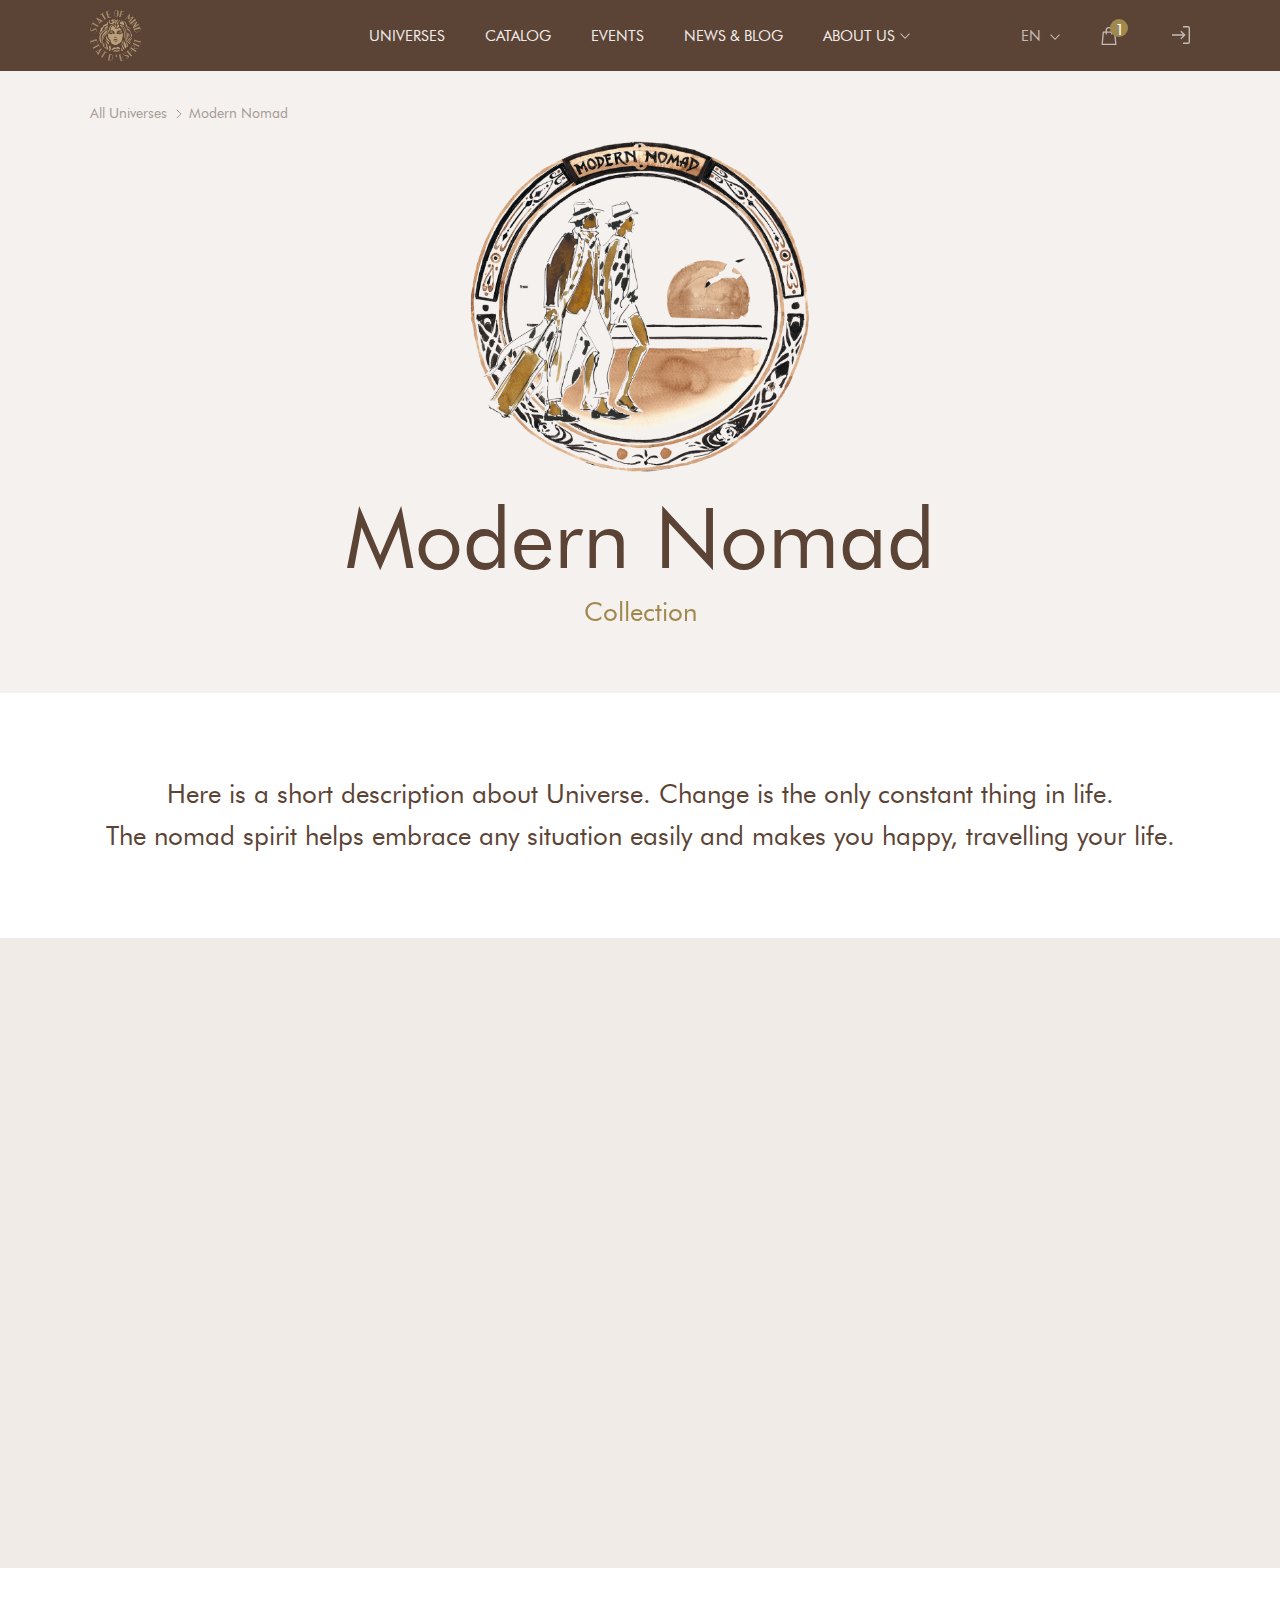
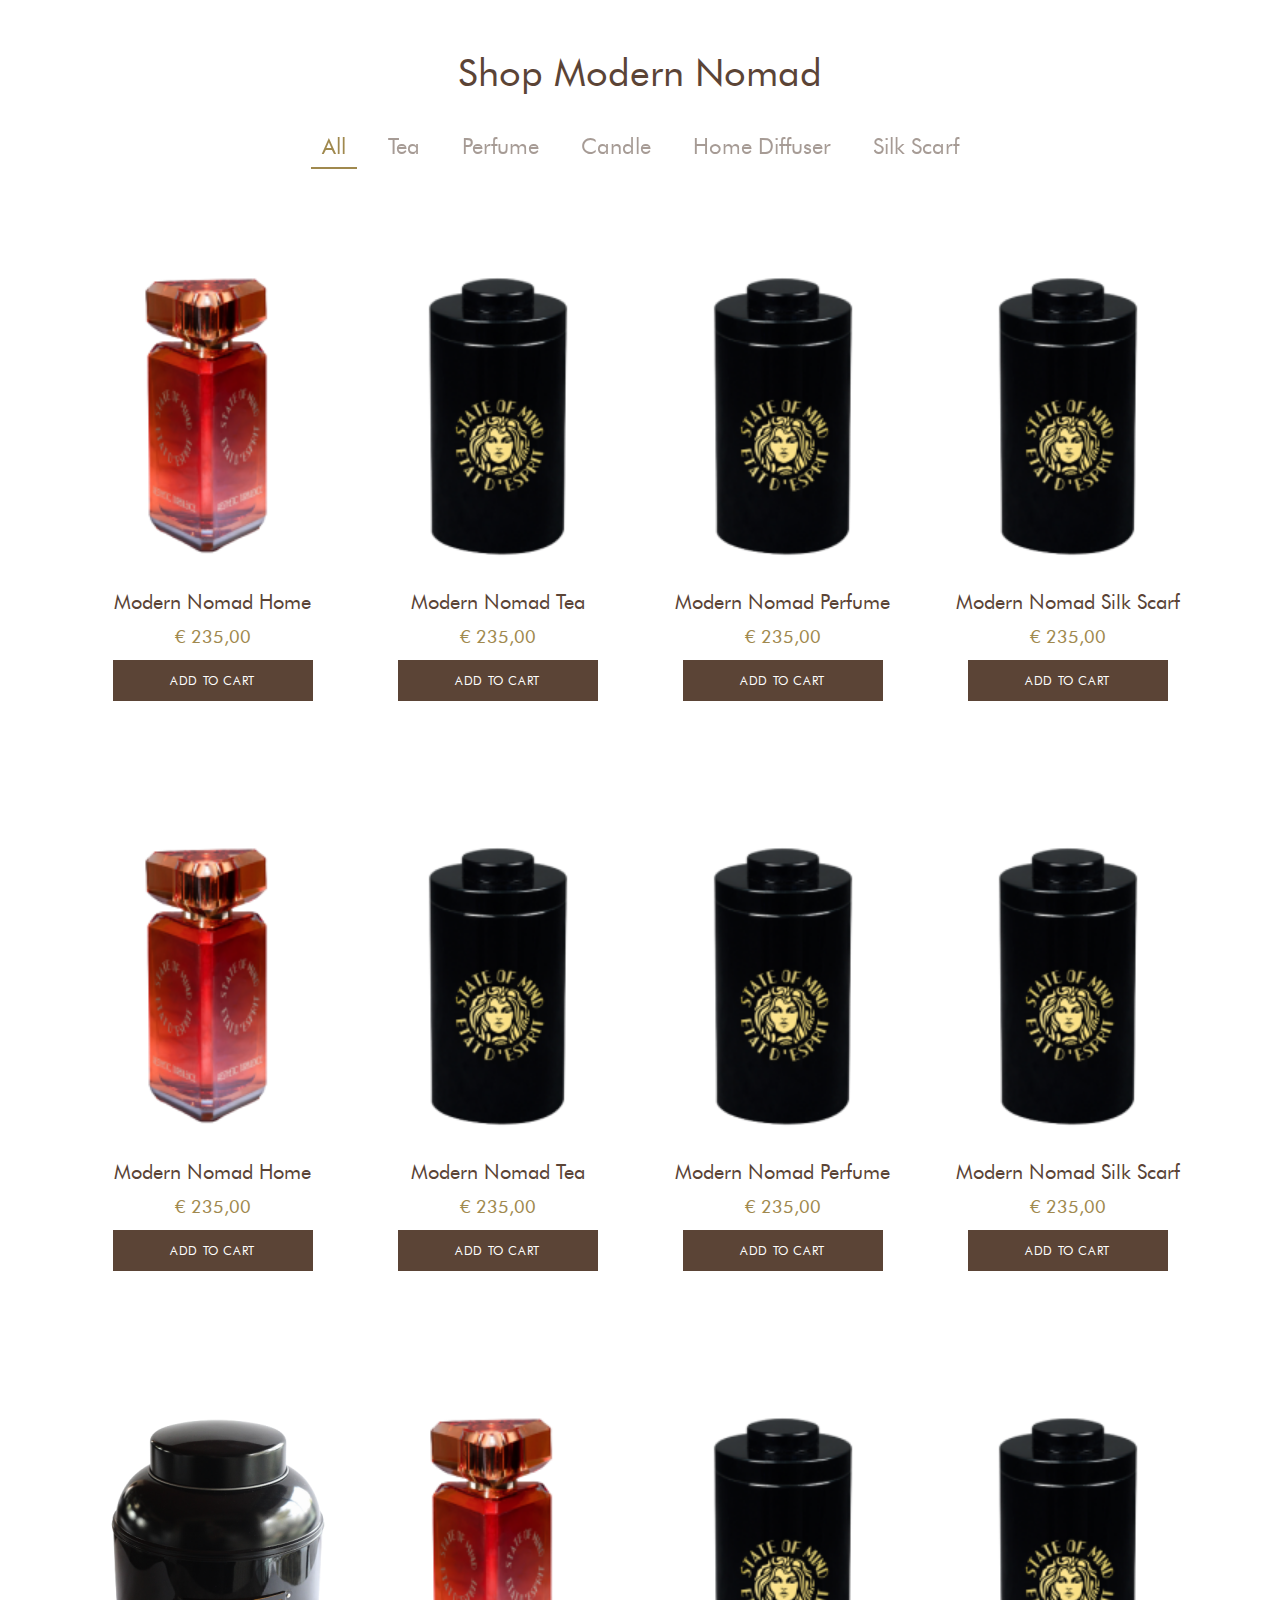
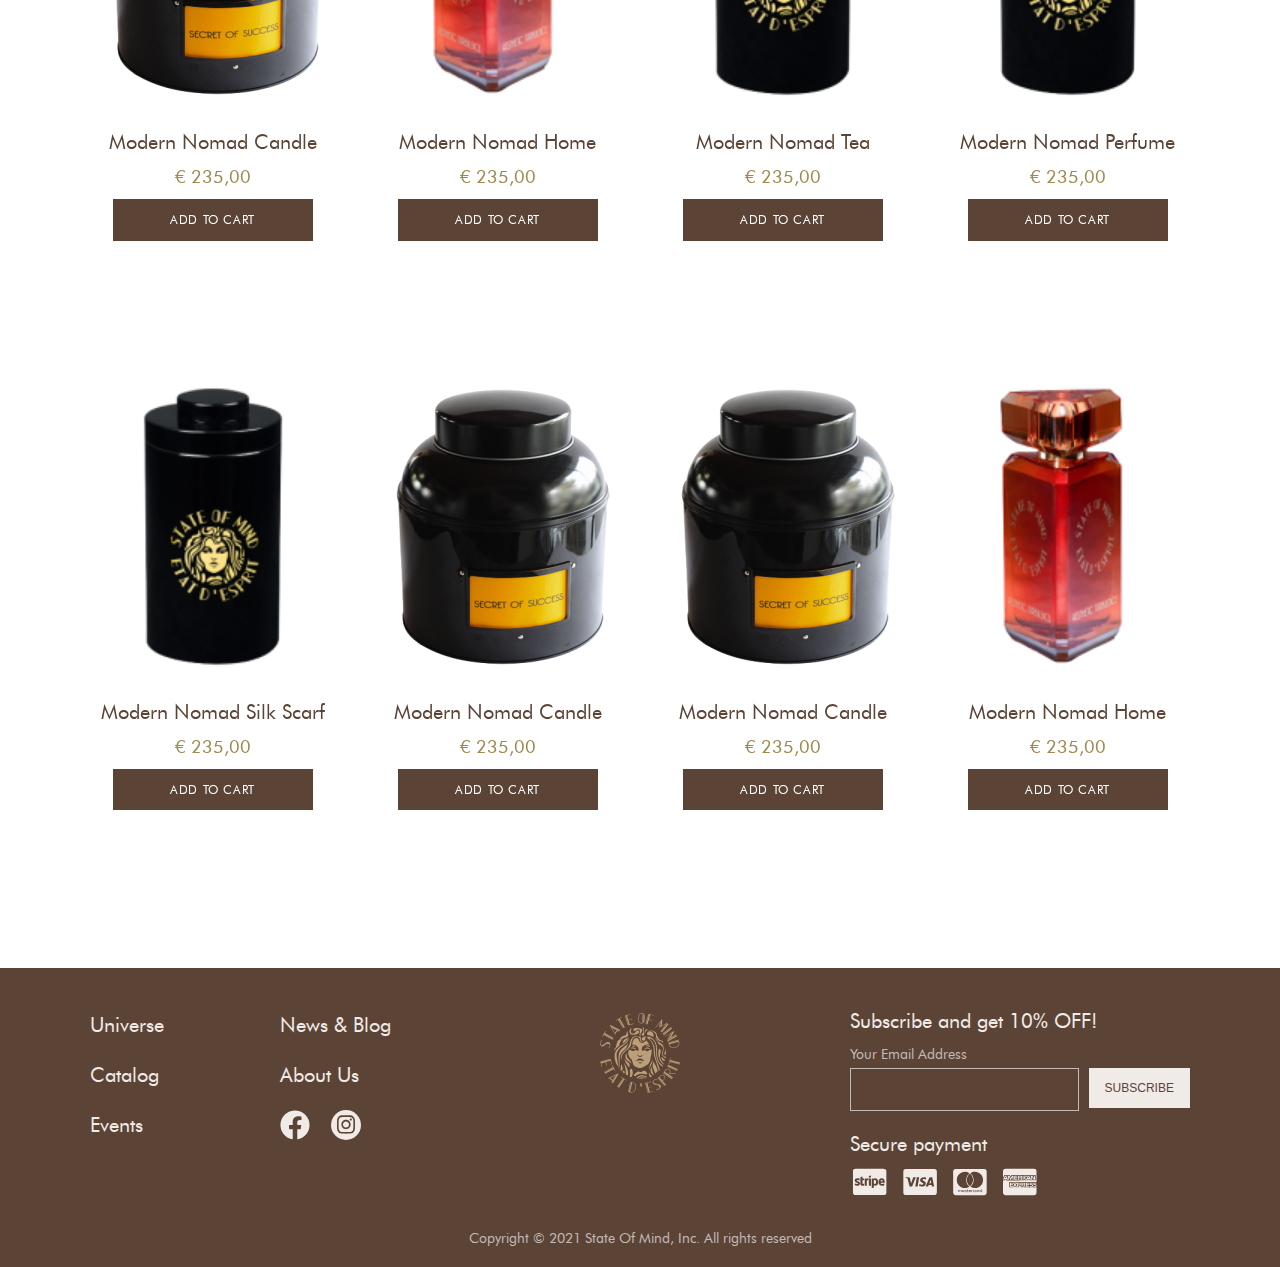
==== commit 4a771087: "fixes" ====
--- a/collection.html
+++ b/collection.html
@@ -65,28 +65,7 @@
                     </ul>
                   </li>
                   <li class="nav_mobile__item">
-                    <a class="nav_mobile__link jsNavMobileLink" href="profile.html">
-                      <svg class="icon icon_icon-arrow-before nav_mobile__arrow_before">
-                        <use xlink:href="img/icons.svg#icon-arrow-before"></use>
-                      </svg>My Account
-                      <svg class="icon icon_icon-arrow nav_mobile__arrow">
-                        <use xlink:href="img/icons.svg#icon-arrow"></use>
-                      </svg>
-                    </a>
-                    <ul class="nav_mobile__sublist">
-                      <li class="nav_mobile__subitem">
-                        <a class="nav_mobile__sublink" href="orders.html">Orders</a>
-                      </li>
-                      <li class="nav_mobile__subitem">
-                        <a class="nav_mobile__sublink" href="addresses.html">Addresses</a>
-                      </li>
-                      <li class="nav_mobile__subitem">
-                        <a class="nav_mobile__sublink" href="accountDetails.html">Account Details</a>
-                      </li>
-                    </ul>
-                  </li>
-                  <li class="nav_mobile__item">
-                    <a class="nav_mobile__link" href="index.html">Log Out</a>
+                    <a class="nav_mobile__link" href="login.html">Login</a>
                   </li>
                 </ul>
                 <div class="lang_mobile">
@@ -145,17 +124,40 @@
               <a class="nav__link" href="news&amp;blog.html">News &amp; Blog</a>
             </li>
             <li class="nav__item">
-              <a class="nav__link" href="aboutUs.html">About Us</a>
+              <a class="nav__link" href="aboutUs.html">About Us
+                <svg class="icon icon_icon-arrow-down nav__icon">
+                  <use xlink:href="img/icons.svg#icon-arrow-down"></use>
+                </svg>
+              </a>
+              <ul class="nav__sublist">
+                <li class="nav__subitem">
+                  <a class="nav__sublink" href="about.html">About State Of Mind</a>
+                </li>
+                <li class="nav__subitem">
+                  <a class="nav__sublink" href="partnrers.html">Our Partnrers</a>
+                </li>
+                <li class="nav__subitem">
+                  <a class="nav__sublink" href="contact.html">Contact</a>
+                </li>
+              </ul>
             </li>
           </ul>
         </div>
         <div class="header__actions">
-          <div class="lang header__lang d-none d-lg-block">
-            <select>
-              <option value="FR">FR</option>
-              <option value="EN" selected="selected">EN</option>
-              <option value="RU">RU</option>
-            </select>
+          <div class="lang header__lang d-none d-lg-flex">
+            <div class="lang__active">EN
+              <svg class="icon icon_icon-arrow-down lang__icon">
+                <use xlink:href="img/icons.svg#icon-arrow-down"></use>
+              </svg>
+            </div>
+            <ul class="lang__list">
+              <li class="lang__item">
+                <a class="lang__link" href="javascript:void(0)">FR</a>
+              </li>
+              <li class="lang__item">
+                <a class="lang__link" href="javascript:void(0)">RU</a>
+              </li>
+            </ul>
           </div>
           <div class="mini_cart header__mini_cart">
             <a class="mini_cart__link" href="miniCart.html">
@@ -166,18 +168,11 @@
             </a>
           </div>
           <div class="auth header__auth">
-            <div class="d-none d-lg-flex">
-              <a class="auth__link" href="profile.html">
-                <svg class="icon icon_icon-profile auth__icon">
-                  <use xlink:href="img/icons.svg#icon-profile"></use>
-                </svg>
-              </a>
-              <a class="auth__link" href="index.html">
-                <svg class="icon icon_icon-logout auth__icon">
-                  <use xlink:href="img/icons.svg#icon-logout"></use>
-                </svg>
-              </a>
-            </div>
+            <a class="auth__link" href="login.html">
+              <svg class="icon icon_icon-login auth__icon">
+                <use xlink:href="img/icons.svg#icon-login"></use>
+              </svg>
+            </a>
           </div>
         </div>
       </div>
@@ -202,36 +197,44 @@
       <div class="container">
         <div class="row">
           <div class="col col-10 offset-1 col-lg-4 offset-lg-4">
-            <figure class="collection_hero__picture">
+            <figure class="collection_hero__picture" data-aos="fade-up" data-aos-delay="300">
               <img class="lazy-swiper collection_hero__img" src="./img/universes/01.png" alt="" />
             </figure>
           </div>
           <div class="col col-12">
-            <h1 class="title collection_hero__title">Modern Nomad</h1>
-            <h3 class="title collection_hero__subtitle">Collection</h3>
+            <h1 class="title collection_hero__title" data-aos="fade-up" data-aos-delay="600">Modern Nomad</h1>
+            <h3 class="title collection_hero__subtitle" data-aos="fade-up" data-aos-delay="900">Collection</h3>
           </div>
         </div>
       </div>
     </div>
     <div class="section section--collection_description">
-      <div class="container">Here is a short description about Universe. Change is the only constant thing in life.<br>The nomad spirit helps embrace any situation easily and makes you happy, travelling your life.
+      <div class="container">
+        <p>Here is a short description about Universe. Change is the only constant thing in life.<br>The nomad spirit helps embrace any situation easily and makes you happy, travelling your life.</p>
       </div>
     </div>
     <div class="block block--reverse block--product">
-      <div class="block__content--reverse block__content--product block__content" data-aos="fade-left">
-        <div class="container">
-          <h2 class="title block__title">Modern<br>Nomad Perfume</h2>
-          <p class="block__text">Short description about product. Duis aute irure dolor in reprehenderit in voluptate velit esse cillum dolore eu fugiat nulla pariatur. Excepteur sint occaecat cupidatat non proident.</p>
-          <div class="block__price">€ 235,00</div>
-          <div class="block__btn">
-            <a class="btn--brown btn" href="#">Add to Cart</a>
-          </div>
-          <a class="block__action" href="#">View full details</a>
+      <div class="flex-lg-row-reverse no-gutters  row">
+        <div class="col col-12 col-lg-6 d-lg-flex">
+          <div class="block__content--reverse block__content--product block__content" data-aos="fade-left" data-aos-delay="300">
+            <div class="container">
+              <h2 class="title block__title">Modern<br>Nomad Perfume</h2>
+              <p class="block__text">Short description about product. Duis aute irure dolor in reprehenderit in voluptate velit esse cillum dolore eu fugiat nulla pariatur. Excepteur sint occaecat cupidatat non proident.</p>
+              <div class="block__price">€ 235,00
+              </div>
+              <div class="block__btn">
+                <a class="btn--brown btn" href="#">Add to Cart</a>
+              </div>
+              <a class="block__action" href="#">View full details</a>
+            </div>
+          </div>
+        </div>
+        <div class="col col-12 col-lg-6">
+          <figure class="block__picture" data-aos="fade-right" data-aos-delay="300">
+            <img class="block__img swiper-lazy" data-src="./img/collection/product.jpg" alt="" />
+          </figure>
         </div>
       </div>
-      <figure class="block__picture" data-aos="fade-right">
-        <img class="block__img swiper-lazy" data-src="./img/collection/product.jpg" alt="" />
-      </figure>
     </div>
     <div class="section section--collection_isotope collection_isotope">
       <div class="container">
@@ -262,309 +265,325 @@
           </div>
         </div>
         <div class="collection_isotope__grid jsCollectionIsotopeGrid">
-          <div class="row">
-            <div class="homediffuser col col-6 col-md-4 col-xl-3 jsCollectionIsotopeItem">
-              <div class="collection_isotope__item">
-                <div class="product collection_isotope__product">
-                  <figure class="product__picture">
+          <div class="row gutter-20">
+            <div class="col col-6 col-md-4 col-xl-3 homediffuser jsCollectionIsotopeItem">
+              <div class="collection_isotope__item">
+                <a class="product collection_isotope__product" href="product.html">
+                  <figure class="product__picture--small-mobile product__picture">
                     <img class="product__img isotope-lazy" src="./img/universes/products/item4.png" alt="" />
                   </figure>
-                  <h4 class="title product__title">Modern Nomad Home Diffuser</h4>
-                  <div class="product__price">€ 235,00<a class="product__action d-lg-none" href="#">
-                      <svg class="icon icon_icon-add-to-cart product__icon">
-                        <use xlink:href="img/icons.svg#icon-add-to-cart"></use>
-                      </svg>
-                    </a>
-                  </div>
-                  <div class="product__btn d-none d-lg-block">
-                    <a class="btn--brown btn--fw-mobile btn--add-to-cart btn" href="#">Add to Cart</a>
-                  </div>
-                </div>
-              </div>
-            </div>
-            <div class="tea col col-6 col-md-4 col-xl-3 jsCollectionIsotopeItem">
-              <div class="collection_isotope__item">
-                <div class="product collection_isotope__product">
-                  <figure class="product__picture">
+                  <h4 class="title  product__title--small-mobile product__title">Modern Nomad Home Diffuser</h4>
+                  <div class="product__price">€ 235,00
+                    <div class="product__action--small-mobile product__action d-lg-none">
+                      <svg class="icon icon_icon-add-to-cart product__icon">
+                        <use xlink:href="img/icons.svg#icon-add-to-cart"></use>
+                      </svg>
+                    </div>
+                  </div>
+                  <div class="product__btn d-none d-lg-block">
+                    <div class="btn--brown btn--fw-mobile btn--add-to-cart btn">Add to Cart</div>
+                  </div>
+                </a>
+              </div>
+            </div>
+            <div class="col col-6 col-md-4 col-xl-3 tea jsCollectionIsotopeItem">
+              <div class="collection_isotope__item">
+                <a class="product collection_isotope__product" href="product.html">
+                  <figure class="product__picture--small-mobile product__picture">
                     <img class="product__img isotope-lazy" src="./img/universes/products/02.png" alt="" />
                   </figure>
-                  <h4 class="title product__title">Modern Nomad Tea</h4>
-                  <div class="product__price">€ 235,00<a class="product__action d-lg-none" href="#">
-                      <svg class="icon icon_icon-add-to-cart product__icon">
-                        <use xlink:href="img/icons.svg#icon-add-to-cart"></use>
-                      </svg>
-                    </a>
-                  </div>
-                  <div class="product__btn d-none d-lg-block">
-                    <a class="btn--brown btn--fw-mobile btn--add-to-cart btn" href="#">Add to Cart</a>
-                  </div>
-                </div>
-              </div>
-            </div>
-            <div class="perfume col col-6 col-md-4 col-xl-3 jsCollectionIsotopeItem">
-              <div class="collection_isotope__item">
-                <div class="product collection_isotope__product">
-                  <figure class="product__picture">
+                  <h4 class="title  product__title--small-mobile product__title">Modern Nomad Tea</h4>
+                  <div class="product__price">€ 235,00
+                    <div class="product__action--small-mobile product__action d-lg-none">
+                      <svg class="icon icon_icon-add-to-cart product__icon">
+                        <use xlink:href="img/icons.svg#icon-add-to-cart"></use>
+                      </svg>
+                    </div>
+                  </div>
+                  <div class="product__btn d-none d-lg-block">
+                    <div class="btn--brown btn--fw-mobile btn--add-to-cart btn">Add to Cart</div>
+                  </div>
+                </a>
+              </div>
+            </div>
+            <div class="col col-6 col-md-4 col-xl-3 perfume jsCollectionIsotopeItem">
+              <div class="collection_isotope__item">
+                <a class="product collection_isotope__product" href="product.html">
+                  <figure class="product__picture--small-mobile product__picture">
                     <img class="product__img isotope-lazy" src="./img/universes/products/03.png" alt="" />
                   </figure>
-                  <h4 class="title product__title">Modern Nomad Perfume</h4>
-                  <div class="product__price">€ 235,00<a class="product__action d-lg-none" href="#">
-                      <svg class="icon icon_icon-add-to-cart product__icon">
-                        <use xlink:href="img/icons.svg#icon-add-to-cart"></use>
-                      </svg>
-                    </a>
-                  </div>
-                  <div class="product__btn d-none d-lg-block">
-                    <a class="btn--brown btn--fw-mobile btn--add-to-cart btn" href="#">Add to Cart</a>
-                  </div>
-                </div>
-              </div>
-            </div>
-            <div class="silkscarf col col-6 col-md-4 col-xl-3 jsCollectionIsotopeItem">
-              <div class="collection_isotope__item">
-                <div class="product collection_isotope__product">
-                  <figure class="product__picture">
+                  <h4 class="title  product__title--small-mobile product__title">Modern Nomad Perfume</h4>
+                  <div class="product__price">€ 235,00
+                    <div class="product__action--small-mobile product__action d-lg-none">
+                      <svg class="icon icon_icon-add-to-cart product__icon">
+                        <use xlink:href="img/icons.svg#icon-add-to-cart"></use>
+                      </svg>
+                    </div>
+                  </div>
+                  <div class="product__btn d-none d-lg-block">
+                    <div class="btn--brown btn--fw-mobile btn--add-to-cart btn">Add to Cart</div>
+                  </div>
+                </a>
+              </div>
+            </div>
+            <div class="col col-6 col-md-4 col-xl-3 silkscarf jsCollectionIsotopeItem">
+              <div class="collection_isotope__item">
+                <a class="product collection_isotope__product" href="product.html">
+                  <figure class="product__picture--small-mobile product__picture">
                     <img class="product__img isotope-lazy" src="./img/universes/products/04.png" alt="" />
                   </figure>
-                  <h4 class="title product__title">Modern Nomad Silk Scarf</h4>
-                  <div class="product__price">€ 235,00<a class="product__action d-lg-none" href="#">
-                      <svg class="icon icon_icon-add-to-cart product__icon">
-                        <use xlink:href="img/icons.svg#icon-add-to-cart"></use>
-                      </svg>
-                    </a>
-                  </div>
-                  <div class="product__btn d-none d-lg-block">
-                    <a class="btn--brown btn--fw-mobile btn--add-to-cart btn" href="#">Add to Cart</a>
-                  </div>
-                </div>
-              </div>
-            </div>
-            <div class="homediffuser col col-6 col-md-4 col-xl-3 jsCollectionIsotopeItem">
-              <div class="collection_isotope__item">
-                <div class="product collection_isotope__product">
-                  <figure class="product__picture">
+                  <h4 class="title  product__title--small-mobile product__title">Modern Nomad Silk Scarf</h4>
+                  <div class="product__price">€ 235,00
+                    <div class="product__action--small-mobile product__action d-lg-none">
+                      <svg class="icon icon_icon-add-to-cart product__icon">
+                        <use xlink:href="img/icons.svg#icon-add-to-cart"></use>
+                      </svg>
+                    </div>
+                  </div>
+                  <div class="product__btn d-none d-lg-block">
+                    <div class="btn--brown btn--fw-mobile btn--add-to-cart btn">Add to Cart</div>
+                  </div>
+                </a>
+              </div>
+            </div>
+            <div class="col col-6 col-md-4 col-xl-3 homediffuser jsCollectionIsotopeItem">
+              <div class="collection_isotope__item">
+                <a class="product collection_isotope__product" href="product.html">
+                  <figure class="product__picture--small-mobile product__picture">
                     <img class="product__img isotope-lazy" src="./img/universes/products/item4.png" alt="" />
                   </figure>
-                  <h4 class="title product__title">Modern Nomad Home Diffuser</h4>
-                  <div class="product__price">€ 235,00<a class="product__action d-lg-none" href="#">
-                      <svg class="icon icon_icon-add-to-cart product__icon">
-                        <use xlink:href="img/icons.svg#icon-add-to-cart"></use>
-                      </svg>
-                    </a>
-                  </div>
-                  <div class="product__btn d-none d-lg-block">
-                    <a class="btn--brown btn--fw-mobile btn--add-to-cart btn" href="#">Add to Cart</a>
-                  </div>
-                </div>
-              </div>
-            </div>
-            <div class="tea col col-6 col-md-4 col-xl-3 jsCollectionIsotopeItem">
-              <div class="collection_isotope__item">
-                <div class="product collection_isotope__product">
-                  <figure class="product__picture">
+                  <h4 class="title  product__title--small-mobile product__title">Modern Nomad Home Diffuser</h4>
+                  <div class="product__price">€ 235,00
+                    <div class="product__action--small-mobile product__action d-lg-none">
+                      <svg class="icon icon_icon-add-to-cart product__icon">
+                        <use xlink:href="img/icons.svg#icon-add-to-cart"></use>
+                      </svg>
+                    </div>
+                  </div>
+                  <div class="product__btn d-none d-lg-block">
+                    <div class="btn--brown btn--fw-mobile btn--add-to-cart btn">Add to Cart</div>
+                  </div>
+                </a>
+              </div>
+            </div>
+            <div class="col col-6 col-md-4 col-xl-3 tea jsCollectionIsotopeItem">
+              <div class="collection_isotope__item">
+                <a class="product collection_isotope__product" href="product.html">
+                  <figure class="product__picture--small-mobile product__picture">
                     <img class="product__img isotope-lazy" src="./img/universes/products/02.png" alt="" />
                   </figure>
-                  <h4 class="title product__title">Modern Nomad Tea</h4>
-                  <div class="product__price">€ 235,00<a class="product__action d-lg-none" href="#">
-                      <svg class="icon icon_icon-add-to-cart product__icon">
-                        <use xlink:href="img/icons.svg#icon-add-to-cart"></use>
-                      </svg>
-                    </a>
-                  </div>
-                  <div class="product__btn d-none d-lg-block">
-                    <a class="btn--brown btn--fw-mobile btn--add-to-cart btn" href="#">Add to Cart</a>
-                  </div>
-                </div>
-              </div>
-            </div>
-            <div class="perfume col col-6 col-md-4 col-xl-3 jsCollectionIsotopeItem">
-              <div class="collection_isotope__item">
-                <div class="product collection_isotope__product">
-                  <figure class="product__picture">
+                  <h4 class="title  product__title--small-mobile product__title">Modern Nomad Tea</h4>
+                  <div class="product__price">€ 235,00
+                    <div class="product__action--small-mobile product__action d-lg-none">
+                      <svg class="icon icon_icon-add-to-cart product__icon">
+                        <use xlink:href="img/icons.svg#icon-add-to-cart"></use>
+                      </svg>
+                    </div>
+                  </div>
+                  <div class="product__btn d-none d-lg-block">
+                    <div class="btn--brown btn--fw-mobile btn--add-to-cart btn">Add to Cart</div>
+                  </div>
+                </a>
+              </div>
+            </div>
+            <div class="col col-6 col-md-4 col-xl-3 perfume jsCollectionIsotopeItem">
+              <div class="collection_isotope__item">
+                <a class="product collection_isotope__product" href="product.html">
+                  <figure class="product__picture--small-mobile product__picture">
                     <img class="product__img isotope-lazy" src="./img/universes/products/03.png" alt="" />
                   </figure>
-                  <h4 class="title product__title">Modern Nomad Perfume</h4>
-                  <div class="product__price">€ 235,00<a class="product__action d-lg-none" href="#">
-                      <svg class="icon icon_icon-add-to-cart product__icon">
-                        <use xlink:href="img/icons.svg#icon-add-to-cart"></use>
-                      </svg>
-                    </a>
-                  </div>
-                  <div class="product__btn d-none d-lg-block">
-                    <a class="btn--brown btn--fw-mobile btn--add-to-cart btn" href="#">Add to Cart</a>
-                  </div>
-                </div>
-              </div>
-            </div>
-            <div class="silkscarf col col-6 col-md-4 col-xl-3 jsCollectionIsotopeItem">
-              <div class="collection_isotope__item">
-                <div class="product collection_isotope__product">
-                  <figure class="product__picture">
+                  <h4 class="title  product__title--small-mobile product__title">Modern Nomad Perfume</h4>
+                  <div class="product__price">€ 235,00
+                    <div class="product__action--small-mobile product__action d-lg-none">
+                      <svg class="icon icon_icon-add-to-cart product__icon">
+                        <use xlink:href="img/icons.svg#icon-add-to-cart"></use>
+                      </svg>
+                    </div>
+                  </div>
+                  <div class="product__btn d-none d-lg-block">
+                    <div class="btn--brown btn--fw-mobile btn--add-to-cart btn">Add to Cart</div>
+                  </div>
+                </a>
+              </div>
+            </div>
+            <div class="col col-6 col-md-4 col-xl-3 silkscarf jsCollectionIsotopeItem">
+              <div class="collection_isotope__item">
+                <a class="product collection_isotope__product" href="product.html">
+                  <figure class="product__picture--small-mobile product__picture">
                     <img class="product__img isotope-lazy" src="./img/universes/products/04.png" alt="" />
                   </figure>
-                  <h4 class="title product__title">Modern Nomad Silk Scarf</h4>
-                  <div class="product__price">€ 235,00<a class="product__action d-lg-none" href="#">
-                      <svg class="icon icon_icon-add-to-cart product__icon">
-                        <use xlink:href="img/icons.svg#icon-add-to-cart"></use>
-                      </svg>
-                    </a>
-                  </div>
-                  <div class="product__btn d-none d-lg-block">
-                    <a class="btn--brown btn--fw-mobile btn--add-to-cart btn" href="#">Add to Cart</a>
-                  </div>
-                </div>
-              </div>
-            </div>
-            <div class="candle col col-6 col-md-4 col-xl-3 jsCollectionIsotopeItem">
-              <div class="collection_isotope__item">
-                <div class="product collection_isotope__product">
-                  <figure class="product__picture">
+                  <h4 class="title  product__title--small-mobile product__title">Modern Nomad Silk Scarf</h4>
+                  <div class="product__price">€ 235,00
+                    <div class="product__action--small-mobile product__action d-lg-none">
+                      <svg class="icon icon_icon-add-to-cart product__icon">
+                        <use xlink:href="img/icons.svg#icon-add-to-cart"></use>
+                      </svg>
+                    </div>
+                  </div>
+                  <div class="product__btn d-none d-lg-block">
+                    <div class="btn--brown btn--fw-mobile btn--add-to-cart btn">Add to Cart</div>
+                  </div>
+                </a>
+              </div>
+            </div>
+            <div class="col col-6 col-md-4 col-xl-3 candle jsCollectionIsotopeItem">
+              <div class="collection_isotope__item">
+                <a class="product collection_isotope__product" href="product.html">
+                  <figure class="product__picture--small-mobile product__picture">
                     <img class="product__img isotope-lazy" src="./img/universes/products/05.png" alt="" />
                   </figure>
-                  <h4 class="title product__title">Modern Nomad Candle</h4>
-                  <div class="product__price">€ 235,00<a class="product__action d-lg-none" href="#">
-                      <svg class="icon icon_icon-add-to-cart product__icon">
-                        <use xlink:href="img/icons.svg#icon-add-to-cart"></use>
-                      </svg>
-                    </a>
-                  </div>
-                  <div class="product__btn d-none d-lg-block">
-                    <a class="btn--brown btn--fw-mobile btn--add-to-cart btn" href="#">Add to Cart</a>
-                  </div>
-                </div>
-              </div>
-            </div>
-            <div class="homediffuser col col-6 col-md-4 col-xl-3 jsCollectionIsotopeItem">
-              <div class="collection_isotope__item">
-                <div class="product collection_isotope__product">
-                  <figure class="product__picture">
+                  <h4 class="title  product__title--small-mobile product__title">Modern Nomad Candle</h4>
+                  <div class="product__price">€ 235,00
+                    <div class="product__action--small-mobile product__action d-lg-none">
+                      <svg class="icon icon_icon-add-to-cart product__icon">
+                        <use xlink:href="img/icons.svg#icon-add-to-cart"></use>
+                      </svg>
+                    </div>
+                  </div>
+                  <div class="product__btn d-none d-lg-block">
+                    <div class="btn--brown btn--fw-mobile btn--add-to-cart btn">Add to Cart</div>
+                  </div>
+                </a>
+              </div>
+            </div>
+            <div class="col col-6 col-md-4 col-xl-3 homediffuser jsCollectionIsotopeItem">
+              <div class="collection_isotope__item">
+                <a class="product collection_isotope__product" href="product.html">
+                  <figure class="product__picture--small-mobile product__picture">
                     <img class="product__img isotope-lazy" src="./img/universes/products/item4.png" alt="" />
                   </figure>
-                  <h4 class="title product__title">Modern Nomad Home Diffuser</h4>
-                  <div class="product__price">€ 235,00<a class="product__action d-lg-none" href="#">
-                      <svg class="icon icon_icon-add-to-cart product__icon">
-                        <use xlink:href="img/icons.svg#icon-add-to-cart"></use>
-                      </svg>
-                    </a>
-                  </div>
-                  <div class="product__btn d-none d-lg-block">
-                    <a class="btn--brown btn--fw-mobile btn--add-to-cart btn" href="#">Add to Cart</a>
-                  </div>
-                </div>
-              </div>
-            </div>
-            <div class="tea col col-6 col-md-4 col-xl-3 jsCollectionIsotopeItem">
-              <div class="collection_isotope__item">
-                <div class="product collection_isotope__product">
-                  <figure class="product__picture">
+                  <h4 class="title  product__title--small-mobile product__title">Modern Nomad Home Diffuser</h4>
+                  <div class="product__price">€ 235,00
+                    <div class="product__action--small-mobile product__action d-lg-none">
+                      <svg class="icon icon_icon-add-to-cart product__icon">
+                        <use xlink:href="img/icons.svg#icon-add-to-cart"></use>
+                      </svg>
+                    </div>
+                  </div>
+                  <div class="product__btn d-none d-lg-block">
+                    <div class="btn--brown btn--fw-mobile btn--add-to-cart btn">Add to Cart</div>
+                  </div>
+                </a>
+              </div>
+            </div>
+            <div class="col col-6 col-md-4 col-xl-3 tea jsCollectionIsotopeItem">
+              <div class="collection_isotope__item">
+                <a class="product collection_isotope__product" href="product.html">
+                  <figure class="product__picture--small-mobile product__picture">
                     <img class="product__img isotope-lazy" src="./img/universes/products/02.png" alt="" />
                   </figure>
-                  <h4 class="title product__title">Modern Nomad Tea</h4>
-                  <div class="product__price">€ 235,00<a class="product__action d-lg-none" href="#">
-                      <svg class="icon icon_icon-add-to-cart product__icon">
-                        <use xlink:href="img/icons.svg#icon-add-to-cart"></use>
-                      </svg>
-                    </a>
-                  </div>
-                  <div class="product__btn d-none d-lg-block">
-                    <a class="btn--brown btn--fw-mobile btn--add-to-cart btn" href="#">Add to Cart</a>
-                  </div>
-                </div>
-              </div>
-            </div>
-            <div class="perfume col col-6 col-md-4 col-xl-3 jsCollectionIsotopeItem">
-              <div class="collection_isotope__item">
-                <div class="product collection_isotope__product">
-                  <figure class="product__picture">
+                  <h4 class="title  product__title--small-mobile product__title">Modern Nomad Tea</h4>
+                  <div class="product__price">€ 235,00
+                    <div class="product__action--small-mobile product__action d-lg-none">
+                      <svg class="icon icon_icon-add-to-cart product__icon">
+                        <use xlink:href="img/icons.svg#icon-add-to-cart"></use>
+                      </svg>
+                    </div>
+                  </div>
+                  <div class="product__btn d-none d-lg-block">
+                    <div class="btn--brown btn--fw-mobile btn--add-to-cart btn">Add to Cart</div>
+                  </div>
+                </a>
+              </div>
+            </div>
+            <div class="col col-6 col-md-4 col-xl-3 perfume jsCollectionIsotopeItem">
+              <div class="collection_isotope__item">
+                <a class="product collection_isotope__product" href="product.html">
+                  <figure class="product__picture--small-mobile product__picture">
                     <img class="product__img isotope-lazy" src="./img/universes/products/03.png" alt="" />
                   </figure>
-                  <h4 class="title product__title">Modern Nomad Perfume</h4>
-                  <div class="product__price">€ 235,00<a class="product__action d-lg-none" href="#">
-                      <svg class="icon icon_icon-add-to-cart product__icon">
-                        <use xlink:href="img/icons.svg#icon-add-to-cart"></use>
-                      </svg>
-                    </a>
-                  </div>
-                  <div class="product__btn d-none d-lg-block">
-                    <a class="btn--brown btn--fw-mobile btn--add-to-cart btn" href="#">Add to Cart</a>
-                  </div>
-                </div>
-              </div>
-            </div>
-            <div class="silkscarf col col-6 col-md-4 col-xl-3 jsCollectionIsotopeItem">
-              <div class="collection_isotope__item">
-                <div class="product collection_isotope__product">
-                  <figure class="product__picture">
+                  <h4 class="title  product__title--small-mobile product__title">Modern Nomad Perfume</h4>
+                  <div class="product__price">€ 235,00
+                    <div class="product__action--small-mobile product__action d-lg-none">
+                      <svg class="icon icon_icon-add-to-cart product__icon">
+                        <use xlink:href="img/icons.svg#icon-add-to-cart"></use>
+                      </svg>
+                    </div>
+                  </div>
+                  <div class="product__btn d-none d-lg-block">
+                    <div class="btn--brown btn--fw-mobile btn--add-to-cart btn">Add to Cart</div>
+                  </div>
+                </a>
+              </div>
+            </div>
+            <div class="col col-6 col-md-4 col-xl-3 silkscarf jsCollectionIsotopeItem">
+              <div class="collection_isotope__item">
+                <a class="product collection_isotope__product" href="product.html">
+                  <figure class="product__picture--small-mobile product__picture">
                     <img class="product__img isotope-lazy" src="./img/universes/products/04.png" alt="" />
                   </figure>
-                  <h4 class="title product__title">Modern Nomad Silk Scarf</h4>
-                  <div class="product__price">€ 235,00<a class="product__action d-lg-none" href="#">
-                      <svg class="icon icon_icon-add-to-cart product__icon">
-                        <use xlink:href="img/icons.svg#icon-add-to-cart"></use>
-                      </svg>
-                    </a>
-                  </div>
-                  <div class="product__btn d-none d-lg-block">
-                    <a class="btn--brown btn--fw-mobile btn--add-to-cart btn" href="#">Add to Cart</a>
-                  </div>
-                </div>
-              </div>
-            </div>
-            <div class="candle col col-6 col-md-4 col-xl-3 jsCollectionIsotopeItem">
-              <div class="collection_isotope__item">
-                <div class="product collection_isotope__product">
-                  <figure class="product__picture">
+                  <h4 class="title  product__title--small-mobile product__title">Modern Nomad Silk Scarf</h4>
+                  <div class="product__price">€ 235,00
+                    <div class="product__action--small-mobile product__action d-lg-none">
+                      <svg class="icon icon_icon-add-to-cart product__icon">
+                        <use xlink:href="img/icons.svg#icon-add-to-cart"></use>
+                      </svg>
+                    </div>
+                  </div>
+                  <div class="product__btn d-none d-lg-block">
+                    <div class="btn--brown btn--fw-mobile btn--add-to-cart btn">Add to Cart</div>
+                  </div>
+                </a>
+              </div>
+            </div>
+            <div class="col col-6 col-md-4 col-xl-3 candle jsCollectionIsotopeItem">
+              <div class="collection_isotope__item">
+                <a class="product collection_isotope__product" href="product.html">
+                  <figure class="product__picture--small-mobile product__picture">
                     <img class="product__img isotope-lazy" src="./img/universes/products/05.png" alt="" />
                   </figure>
-                  <h4 class="title product__title">Modern Nomad Candle</h4>
-                  <div class="product__price">€ 235,00<a class="product__action d-lg-none" href="#">
-                      <svg class="icon icon_icon-add-to-cart product__icon">
-                        <use xlink:href="img/icons.svg#icon-add-to-cart"></use>
-                      </svg>
-                    </a>
-                  </div>
-                  <div class="product__btn d-none d-lg-block">
-                    <a class="btn--brown btn--fw-mobile btn--add-to-cart btn" href="#">Add to Cart</a>
-                  </div>
-                </div>
-              </div>
-            </div>
-            <div class="candle col col-6 col-md-4 col-xl-3 jsCollectionIsotopeItem">
-              <div class="collection_isotope__item">
-                <div class="product collection_isotope__product">
-                  <figure class="product__picture">
+                  <h4 class="title  product__title--small-mobile product__title">Modern Nomad Candle</h4>
+                  <div class="product__price">€ 235,00
+                    <div class="product__action--small-mobile product__action d-lg-none">
+                      <svg class="icon icon_icon-add-to-cart product__icon">
+                        <use xlink:href="img/icons.svg#icon-add-to-cart"></use>
+                      </svg>
+                    </div>
+                  </div>
+                  <div class="product__btn d-none d-lg-block">
+                    <div class="btn--brown btn--fw-mobile btn--add-to-cart btn">Add to Cart</div>
+                  </div>
+                </a>
+              </div>
+            </div>
+            <div class="col col-6 col-md-4 col-xl-3 candle jsCollectionIsotopeItem">
+              <div class="collection_isotope__item">
+                <a class="product collection_isotope__product" href="product.html">
+                  <figure class="product__picture--small-mobile product__picture">
                     <img class="product__img isotope-lazy" src="./img/universes/products/05.png" alt="" />
                   </figure>
-                  <h4 class="title product__title">Modern Nomad Candle</h4>
-                  <div class="product__price">€ 235,00<a class="product__action d-lg-none" href="#">
-                      <svg class="icon icon_icon-add-to-cart product__icon">
-                        <use xlink:href="img/icons.svg#icon-add-to-cart"></use>
-                      </svg>
-                    </a>
-                  </div>
-                  <div class="product__btn d-none d-lg-block">
-                    <a class="btn--brown btn--fw-mobile btn--add-to-cart btn" href="#">Add to Cart</a>
-                  </div>
-                </div>
-              </div>
-            </div>
-            <div class="homediffuser col col-6 col-md-4 col-xl-3 jsCollectionIsotopeItem">
-              <div class="collection_isotope__item">
-                <div class="product collection_isotope__product">
-                  <figure class="product__picture">
+                  <h4 class="title  product__title--small-mobile product__title">Modern Nomad Candle</h4>
+                  <div class="product__price">€ 235,00
+                    <div class="product__action--small-mobile product__action d-lg-none">
+                      <svg class="icon icon_icon-add-to-cart product__icon">
+                        <use xlink:href="img/icons.svg#icon-add-to-cart"></use>
+                      </svg>
+                    </div>
+                  </div>
+                  <div class="product__btn d-none d-lg-block">
+                    <div class="btn--brown btn--fw-mobile btn--add-to-cart btn">Add to Cart</div>
+                  </div>
+                </a>
+              </div>
+            </div>
+            <div class="col col-6 col-md-4 col-xl-3 homediffuser jsCollectionIsotopeItem">
+              <div class="collection_isotope__item">
+                <a class="product collection_isotope__product" href="product.html">
+                  <figure class="product__picture--small-mobile product__picture">
                     <img class="product__img isotope-lazy" src="./img/universes/products/item4.png" alt="" />
                   </figure>
-                  <h4 class="title product__title">Modern Nomad Home Diffuser</h4>
-                  <div class="product__price">€ 235,00<a class="product__action d-lg-none" href="#">
-                      <svg class="icon icon_icon-add-to-cart product__icon">
-                        <use xlink:href="img/icons.svg#icon-add-to-cart"></use>
-                      </svg>
-                    </a>
-                  </div>
-                  <div class="product__btn d-none d-lg-block">
-                    <a class="btn--brown btn--fw-mobile btn--add-to-cart btn" href="#">Add to Cart</a>
-                  </div>
-                </div>
+                  <h4 class="title  product__title--small-mobile product__title">Modern Nomad Home Diffuser</h4>
+                  <div class="product__price">€ 235,00
+                    <div class="product__action--small-mobile product__action d-lg-none">
+                      <svg class="icon icon_icon-add-to-cart product__icon">
+                        <use xlink:href="img/icons.svg#icon-add-to-cart"></use>
+                      </svg>
+                    </div>
+                  </div>
+                  <div class="product__btn d-none d-lg-block">
+                    <div class="btn--brown btn--fw-mobile btn--add-to-cart btn">Add to Cart</div>
+                  </div>
+                </a>
               </div>
             </div>
           </div>
@@ -634,13 +653,13 @@
                 <div class="footer_subscribe__title">Subscribe and get 10% OFF!</div>
                 <div class="form footer_subscribe__form">
                   <form action="#">
-                    <label class="form__label" for="youremailaddress">Your Email Address</label>
+                    <label class="form__label--small form__label--dcreme form__label" for="youremailaddress">Your Email Address</label>
                     <div class="form__row footer_subscribe__row">
-                      <div class="form__controls form__controls--white form__controls--small footer_subscribe__input">
-                        <input class="form__input--white form__input--small form__input" type="text" id="youremailaddress" placeholder="" />
+                      <div class="form__controls form__controls--dcreme form__controls--subscribe footer_subscribe__input">
+                        <input class="form__input--dcreme form__input--subscribe form__input" type="text" id="youremailaddress" placeholder="" />
                       </div>
-                      <div class="form__controls form__controls--subscribe footer_subscribe__btn">
-                        <input class="btn--subscribe form__submit btn" type="submit" value="subscribe" />
+                      <div class="form__controls form__controls--subscribe_btn footer_subscribe__btn">
+                        <input class="btn--subscribe_btn form__submit btn" type="submit" value="subscribe" />
                       </div>
                     </div>
                   </form>
--- a/css/style.css
+++ b/css/style.css
@@ -187,6 +187,22 @@
   text-align: center;
 }
 
+.text-right {
+  text-align: right;
+}
+
+figure {
+  overflow: hidden;
+}
+
+figure.block__picture img, figure.product__picture img, figure.article__picture img {
+  transition: 10s ease;
+}
+
+figure.block__picture:hover img, figure.product__picture:hover img, figure.article__picture:hover img {
+  transform: scale(1.1);
+}
+
 /*!
  * Bootstrap Grid v4.6.0 (https://getbootstrap.com/)
  * Copyright 2011-2021 The Bootstrap Authors
@@ -5495,6 +5511,15 @@
   flex-grow: 1;
   overflow-y: hidden;
   position: relative;
+}
+
+@media (max-width: 991px) {
+  .row.gutter-20 {
+    margin: 0 -10px;
+  }
+  .row.gutter-20 > [class^="col"] {
+    padding: 0 10px;
+  }
 }
 
 /**
@@ -5588,7 +5613,7 @@
   }
 }
 
-.btn--subscribe {
+.btn--subscribe_btn {
   font-size: 14px;
   line-height: 160%;
   color: #5B4436;
@@ -5599,14 +5624,14 @@
 }
 
 @media (min-width: 992px) {
-  .btn--subscribe {
+  .btn--subscribe_btn {
     padding: 10px 15px;
     font-size: 12px;
     line-height: 18px;
   }
 }
 
-.btn--subscribe:hover, .btn--subscribe:focus {
+.btn--subscribe_btn:hover, .btn--subscribe_btn:focus {
   background-color: #C5BBB6;
   border-color: #C5BBB6;
 }
@@ -5635,8 +5660,18 @@
   min-width: 200px;
 }
 
-@media (min-width: 992px) {
-  .btn--add-to-cart, .btn--brown-border {
+.btn--gold {
+  background-color: #A0894E;
+  border-color: #A0894E;
+  color: #FFFFFF;
+}
+
+.btn--secondary {
+  color: #A0894E;
+}
+
+@media (min-width: 992px) {
+  .btn--add-to-cart, .btn--brown-border, .btn--small {
     font-size: 12px;
     line-height: 160%;
     min-width: 200px;
@@ -5655,26 +5690,45 @@
   position: relative;
   flex: 1;
   width: 100%;
-}
-
-.form__controls--subscribe {
+  padding-bottom: 20px;
+}
+
+.form__controls--subscribe_btn {
   flex: 0;
   width: auto;
   margin-left: 10px;
+  padding-bottom: 0;
 }
 
 .form__label {
+  font-size: 16px;
+  line-height: 160%;
+  color: #5B4436;
+  display: inline-flex;
+  margin-bottom: 5px;
+}
+
+@media (min-width: 992px) {
+  .form__label {
+    margin-bottom: 2px;
+  }
+}
+
+.form__label--checkbox {
+  font-size: 20px;
+  line-height: 130%;
+  color: #5B4436;
+  align-items: center;
+}
+
+.form__label--small {
   font-size: 14px;
   line-height: 160%;
+  margin-bottom: 1px;
+}
+
+.form__label--dcreme {
   color: #C5BBB6;
-  display: inline-block;
-  margin-bottom: 5px;
-}
-
-@media (min-width: 992px) {
-  .form__label {
-    margin-bottom: 2px;
-  }
 }
 
 .form__input {
@@ -5686,18 +5740,101 @@
   -moz-appearance: none;
   -webkit-appearance: none;
   border-color: #C5BBB6;
-  min-height: 54px;
+  min-height: 42px;
   width: 100%;
-}
-
-@media (min-width: 992px) {
-  .form__input {
-    min-height: 40px;
-  }
+  padding: 6px 20px;
+  font-family: "Futura Bk BT", sans-serif;
+  font-size: 18px;
+  line-height: 160%;
+  color: #5B4436;
+}
+
+.form__input::-webkit-input-placeholder {
+  font-family: "Futura Bk BT", sans-serif;
+  font-size: 18px;
+  line-height: 160%;
+  color: #A69B95;
+}
+
+.form__input:-moz-placeholder {
+  font-family: "Futura Bk BT", sans-serif;
+  font-size: 18px;
+  line-height: 160%;
+  color: #A69B95;
+}
+
+.form__input::-moz-placeholder {
+  font-family: "Futura Bk BT", sans-serif;
+  font-size: 18px;
+  line-height: 160%;
+  color: #A69B95;
+}
+
+.form__input:-ms-input-placeholder {
+  font-family: "Futura Bk BT", sans-serif;
+  font-size: 18px;
+  line-height: 160%;
+  color: #A69B95;
 }
 
 .form__input:focus {
   border-color: #C5BBB6;
+}
+
+.form__input--checkbox {
+  position: absolute;
+  visibility: hidden;
+  width: 0;
+  height: 0;
+}
+
+.form__input--dcreme {
+  border-color: #C5BBB6;
+}
+
+.form__input--subscribe {
+  min-height: 54px;
+  color: #F1EBE7;
+}
+
+@media (min-width: 992px) {
+  .form__input--subscribe {
+    min-height: 40px;
+  }
+}
+
+.form__input--textarea {
+  min-height: 100px;
+  resize: none;
+}
+
+.form__box {
+  width: 24px;
+  height: 24px;
+  border: 1px solid #C5BBB6;
+  background: #FEFDFA;
+  box-sizing: border-box;
+  margin-right: 10px;
+  display: flex;
+  align-items: center;
+  justify-content: center;
+}
+
+@media (min-width: 992px) {
+  .form__box {
+    width: 18px;
+    height: 18px;
+  }
+}
+
+.form__input--checkbox:checked + .form__label .form__box {
+  border-color: #5B4436;
+  background-color: #5B4436;
+}
+
+.form__icon {
+  width: 18px;
+  height: 18px;
 }
 
 /**
@@ -5735,6 +5872,66 @@
 /**
  * Styles for the lang component.
  */
+.lang {
+  cursor: pointer;
+  position: relative;
+}
+
+.lang__active {
+  display: flex;
+  align-items: center;
+  font-size: 15px;
+  line-height: 160%;
+  text-transform: uppercase;
+  color: #C5BBB6;
+}
+
+.lang:hover .lang__active {
+  opacity: 0.72;
+}
+
+.lang__link {
+  display: block;
+  line-height: 32px;
+  padding: 0 10px;
+  text-decoration: none;
+  color: #5B4436;
+  text-transform: uppercase;
+}
+
+.lang__link:hover {
+  opacity: 0.72;
+}
+
+.lang__icon {
+  width: 12px;
+  height: 12px;
+  margin-left: 8px;
+  transition: 0.3s;
+}
+
+.lang:hover .lang__icon {
+  transform: rotateZ(180deg);
+}
+
+.lang__list {
+  position: absolute;
+  bottom: 0;
+  left: -10px;
+  background-color: #F1EBE7;
+  transform: translate(0, 200%);
+  z-index: 10;
+  opacity: 0;
+  transition: 0.3s;
+  pointer-events: none;
+}
+
+.lang:hover .lang__list {
+  opacity: 1;
+  transform: translate(0, 100%);
+  pointer-events: all;
+}
+
 .lang_mobile {
   margin-bottom: 14px;
 }
@@ -5805,7 +6002,7 @@
 
 @media (min-width: 992px) {
   .header__auth {
-    transform: translate(11px, -1px);
+    transform: translate(12px, -1px);
   }
 }
 
@@ -5815,7 +6012,10 @@
 }
 
 .header__lang {
-  margin-right: 10px;
+  margin-right: 30px;
+  min-height: 42px;
+  min-width: 42px;
+  align-items: center;
 }
 
 /**
@@ -5827,6 +6027,10 @@
 
 .nav__list {
   display: flex;
+}
+
+.nav__item {
+  position: relative;
 }
 
 .nav__item:not(:last-child) {
@@ -5845,12 +6049,58 @@
   -moz-appearance: none;
   -webkit-appearance: none;
   font-size: 15px;
-  line-height: 160%;
+  line-height: 32px;
   text-transform: uppercase;
   color: #F1EBE7;
 }
 
 .nav__link:hover, .nav__link:focus {
+  opacity: 0.72;
+}
+
+.nav__link--active {
+  color: #A0894E;
+}
+
+.nav__icon {
+  width: 12px;
+  height: 12px;
+  transition: 0.3s;
+}
+
+.nav__item:hover .nav__icon {
+  transform: rotateZ(180deg);
+}
+
+.nav__sublist {
+  position: absolute;
+  bottom: 0;
+  left: -10px;
+  background-color: #F1EBE7;
+  transform: translate(0, 200%);
+  z-index: 10;
+  opacity: 0;
+  transition: 0.3s;
+  pointer-events: none;
+}
+
+.nav__item:hover .nav__sublist {
+  opacity: 1;
+  transform: translate(0, 100%);
+  pointer-events: all;
+}
+
+.nav__sublink {
+  display: block;
+  line-height: 32px;
+  padding: 0 10px;
+  text-decoration: none;
+  color: #5B4436;
+  white-space: nowrap;
+  text-transform: uppercase;
+}
+
+.nav__sublink:hover {
   opacity: 0.72;
 }
 
@@ -5923,10 +6173,12 @@
   z-index: 1000;
   transform: translateX(-100%);
   transition: ease 0.3s transform;
+  pointer-events: none;
 }
 
 .nav_mobile__container--active {
   transform: translateX(0);
+  pointer-events: all;
 }
 
 .nav_mobile__wrapper {
@@ -6094,7 +6346,7 @@
 
 @media (min-width: 992px) {
   .auth__link {
-    margin-left: 11px;
+    margin-left: 13px;
   }
 }
 
@@ -6272,12 +6524,12 @@
  * Styles for the footer payment component.
  */
 .footer_payment {
-  padding-top: 39px;
+  padding-top: 21px;
 }
 
 @media (min-width: 992px) {
   .footer_payment {
-    padding-top: 16px;
+    padding-top: 0;
   }
 }
 
@@ -6374,8 +6626,7 @@
 }
 
 .section__picture {
-  margin: 0 auto;
-  display: none;
+  margin: 0 auto 7px;
 }
 
 .section__img {
@@ -6391,20 +6642,34 @@
 
 .section__btn {
   text-align: center;
-  padding-top: 65px;
+  padding-top: 8px;
   padding-bottom: 40px;
+}
+
+.section__product {
+  padding-bottom: 60px;
 }
 
 .section--collection_description {
   font-size: 18px;
   line-height: 160%;
   text-align: center;
-  color: #A69B95;
+  color: #5B4436;
 }
 
 @media (min-width: 992px) {
   .section--collection_description {
     font-size: 26px;
+  }
+}
+
+.section--event {
+  padding: 62px 0;
+}
+
+@media (min-width: 992px) {
+  .section--event {
+    padding: 66px 0;
   }
 }
 
@@ -6465,8 +6730,8 @@
 @media (min-width: 992px) {
   .counter__count {
     line-height: 28px;
-    width: 35px;
-    flex-basis: 35px;
+    width: 40px;
+    flex-basis: 40px;
   }
 }
 
@@ -6479,6 +6744,959 @@
   .counter__icon {
     width: 26px;
     height: 26px;
+  }
+}
+
+/**
+ * Styles for the navigation component.
+ */
+.navigation {
+  display: none;
+  width: 32px;
+  height: 32px;
+  background-color: rgba(255, 255, 255, 0.4);
+  position: absolute;
+  top: 164px;
+  z-index: 10;
+  align-items: center;
+  justify-content: center;
+  transition: 0.3s;
+}
+
+@media (min-width: 992px) {
+  .navigation {
+    display: block;
+  }
+}
+
+.navigation__icon {
+  width: 24px;
+  height: 24px;
+}
+
+.navigation--next {
+  right: 20px;
+}
+
+.navigation--prev {
+  left: 20px;
+}
+
+.navigation--disabled {
+  opacity: 0;
+  pointer-events: none;
+}
+
+/**
+ * Styles for the filter component.
+ */
+.filter__title {
+  font-size: 18px;
+  line-height: 160%;
+  color: #A0894E;
+  text-transform: uppercase;
+  padding: 25px 0 19px;
+}
+
+@media (min-width: 992px) {
+  .filter__title {
+    padding: 25px 0 17px;
+  }
+}
+
+.filter__item {
+  margin-bottom: 13px;
+}
+
+@media (min-width: 992px) {
+  .filter__item {
+    margin-bottom: 16px;
+  }
+}
+
+.filter__devider {
+  margin: 25px 0 -1px;
+  width: 100%;
+  border: 1px solid #F1EBE7;
+}
+
+.filter__devider:last-of-type {
+  display: none;
+}
+
+@media (min-width: 992px) {
+  .filter__devider {
+    margin: 22px 0 6px;
+  }
+  .filter__devider:last-of-type {
+    display: block;
+  }
+}
+
+.filter__products {
+  padding: 40px 0 20px;
+}
+
+@media (min-width: 992px) {
+  .filter__products {
+    padding-bottom: 4px;
+  }
+}
+
+.filter__product {
+  padding-bottom: 34px;
+}
+
+@media (min-width: 992px) {
+  .filter__product {
+    margin-bottom: 61px;
+  }
+}
+
+.filter__action {
+  padding-bottom: 40px;
+  text-align: center;
+}
+
+@media (min-width: 992px) {
+  .filter__content {
+    padding: 37px 0;
+  }
+}
+
+.filter_mobile {
+  position: relative;
+  background-color: #F1EBE7;
+  padding: 21px 0 18px;
+}
+
+.filter_mobile__container {
+  display: flex;
+  justify-content: space-between;
+  align-items: center;
+}
+
+.filter_mobile__btn {
+  display: flex;
+  align-items: center;
+  text-decoration: none;
+}
+
+.filter_mobile__text {
+  font-size: 18px;
+  line-height: 160%;
+  color: #A0894E;
+  text-transform: uppercase;
+}
+
+.filter_mobile__icon {
+  width: 32px;
+  height: 32px;
+  margin-right: 7px;
+}
+
+.filter_mobile__modal {
+  padding: 32px 40px;
+  text-align: left;
+}
+
+.filter_mobile__btns {
+  padding-top: 21px;
+  display: flex;
+}
+
+@media (min-width: 992px) {
+  .filter_mobile__btns {
+    padding-top: 33px;
+  }
+}
+
+.filter_mobile__btns > * {
+  min-width: 0;
+  flex: 1;
+}
+
+/**
+ * Styles for the sort component.
+ */
+.sort {
+  display: flex;
+  justify-content: flex-end;
+  padding-top: 24px;
+}
+
+@media (min-width: 992px) {
+  .sort_mobile {
+    position: relative;
+  }
+}
+
+.sort_mobile__text {
+  font-size: 18px;
+  line-height: 160%;
+  color: #A0894E;
+  text-transform: uppercase;
+  display: flex;
+  cursor: pointer;
+}
+
+@media (min-width: 992px) {
+  .sort_mobile__text {
+    text-transform: unset;
+  }
+}
+
+.sort_mobile__active {
+  margin-left: 5px;
+}
+
+.sort_mobile__dropdown {
+  position: absolute;
+  bottom: 0;
+  left: 0;
+  min-width: 100%;
+  background-color: #FEFDFA;
+  transform: translateY(200%);
+  z-index: 2;
+  overflow: hidden;
+  opacity: 0;
+  transition: 0.3s;
+  pointer-events: none;
+  box-shadow: 0px 16px 50px rgba(91, 68, 54, 0.2);
+}
+
+.sort_mobile__dropdown--active {
+  pointer-events: all;
+  opacity: 1;
+  transform: translateY(100%);
+}
+
+.sort_mobile__list {
+  padding-top: 16px;
+}
+
+.sort_mobile__link {
+  font-size: 18px;
+  line-height: 49px;
+  text-transform: uppercase;
+  text-decoration: none;
+  color: #5B4436;
+  display: block;
+  white-space: nowrap;
+}
+
+.sort_mobile__link--active {
+  color: #A0894E;
+}
+
+/**
+ * Styles for the modal component.
+ */
+/* ==========================================================================
+	 Remodal's necessary styles
+	 ========================================================================== */
+/* Hide scroll bar */
+html.remodal-is-locked {
+  overflow: hidden;
+  touch-action: none;
+}
+
+/* Anti FOUC */
+.remodal,
+[data-remodal-id] {
+  display: none;
+}
+
+/* Necessary styles of the overlay */
+.remodal-overlay {
+  position: fixed;
+  z-index: 9999;
+  top: -5000px;
+  right: -5000px;
+  bottom: -5000px;
+  left: -5000px;
+  display: none;
+}
+
+/* Necessary styles of the wrapper */
+.remodal-wrapper {
+  position: fixed;
+  z-index: 10000;
+  top: 0;
+  right: 0;
+  bottom: 0;
+  left: 0;
+  display: none;
+  overflow: auto;
+  -webkit-overflow-scrolling: touch;
+  text-align: center;
+}
+
+.remodal-wrapper:after {
+  display: inline-block;
+  height: 100%;
+  margin-left: -0.05em;
+  content: "";
+}
+
+/* Fix iPad, iPhone glitches */
+.remodal-overlay,
+.remodal-wrapper {
+  -webkit-backface-visibility: hidden;
+          backface-visibility: hidden;
+}
+
+/* Necessary styles of the modal dialog */
+.remodal {
+  position: relative;
+  outline: none;
+  -webkit-text-size-adjust: 100%;
+     -moz-text-size-adjust: 100%;
+          text-size-adjust: 100%;
+}
+
+.remodal-is-initialized {
+  /* Disable Anti-FOUC */
+  display: inline-block;
+}
+
+/* ==========================================================================
+	 Remodal's default mobile first theme
+	 ========================================================================== */
+/* Default theme styles for the background */
+.remodal-bg.remodal-is-opening,
+.remodal-bg.remodal-is-opened {
+  filter: blur(3px);
+}
+
+/* Default theme styles of the overlay */
+.remodal-overlay {
+  background: rgba(91, 68, 54, 0.6);
+}
+
+.remodal-overlay.remodal-is-opening,
+.remodal-overlay.remodal-is-closing {
+  -webkit-animation-duration: 0.3s;
+          animation-duration: 0.3s;
+  -webkit-animation-fill-mode: forwards;
+          animation-fill-mode: forwards;
+}
+
+.remodal-overlay.remodal-is-opening {
+  -webkit-animation-name: remodal-overlay-opening-keyframes;
+          animation-name: remodal-overlay-opening-keyframes;
+}
+
+.remodal-overlay.remodal-is-closing {
+  -webkit-animation-name: remodal-overlay-closing-keyframes;
+          animation-name: remodal-overlay-closing-keyframes;
+}
+
+/* Default theme styles of the wrapper */
+.remodal-wrapper {
+  padding: 17px 17px 0;
+}
+
+.remodal-wrapper.fullwidth {
+  padding: 0;
+}
+
+/* Default theme styles of the modal dialog */
+.remodal {
+  box-sizing: border-box;
+  width: 100%;
+  transform: translate3d(0, 0, 0);
+  color: #2b2e38;
+  background: #fff;
+}
+
+.remodal.remodal-is-opening,
+.remodal.remodal-is-closing {
+  -webkit-animation-duration: 0.3s;
+          animation-duration: 0.3s;
+  -webkit-animation-fill-mode: forwards;
+          animation-fill-mode: forwards;
+}
+
+.remodal.remodal-is-opening {
+  -webkit-animation-name: remodal-opening-keyframes;
+          animation-name: remodal-opening-keyframes;
+}
+
+.remodal.remodal-is-closing {
+  -webkit-animation-name: remodal-closing-keyframes;
+          animation-name: remodal-closing-keyframes;
+}
+
+/* Vertical align of the modal dialog */
+.remodal,
+.remodal-wrapper:after {
+  vertical-align: middle;
+}
+
+/* Close button */
+.remodal-close {
+  position: absolute;
+  top: 0;
+  left: 0;
+  display: block;
+  overflow: visible;
+  width: 35px;
+  height: 35px;
+  margin: 0;
+  padding: 0;
+  cursor: pointer;
+  transition: color 0.2s;
+  text-decoration: none;
+  color: #95979c;
+  border: 0;
+  outline: 0;
+  background: transparent;
+}
+
+.remodal-close:hover,
+.remodal-close:focus {
+  color: #2b2e38;
+}
+
+.remodal-close:before {
+  font-family: Arial, "Helvetica CY", "Nimbus Sans L", sans-serif !important;
+  font-size: 25px;
+  line-height: 35px;
+  position: absolute;
+  top: 0;
+  left: 0;
+  display: block;
+  width: 35px;
+  content: "\00d7";
+  text-align: center;
+}
+
+/* Dialog buttons */
+.remodal-confirm,
+.remodal-cancel {
+  font: inherit;
+  display: inline-block;
+  overflow: visible;
+  min-width: 110px;
+  margin: 0;
+  padding: 12px 0;
+  cursor: pointer;
+  transition: background 0.2s;
+  text-align: center;
+  vertical-align: middle;
+  text-decoration: none;
+  border: 0;
+  outline: 0;
+}
+
+.remodal-confirm {
+  color: #fff;
+  background: #81c784;
+}
+
+.remodal-confirm:hover,
+.remodal-confirm:focus {
+  background: #66bb6a;
+}
+
+.remodal-cancel {
+  color: #fff;
+  background: #e57373;
+}
+
+.remodal-cancel:hover,
+.remodal-cancel:focus {
+  background: #ef5350;
+}
+
+/* Remove inner padding and border in Firefox 4+ for the button tag. */
+.remodal-confirm::-moz-focus-inner,
+.remodal-cancel::-moz-focus-inner,
+.remodal-close::-moz-focus-inner {
+  padding: 0;
+  border: 0;
+}
+
+/* Keyframes
+	 ========================================================================== */
+@-webkit-keyframes remodal-opening-keyframes {
+  from {
+    transform: scale(1.05);
+    opacity: 0;
+  }
+  to {
+    transform: none;
+    opacity: 1;
+    filter: blur(0);
+  }
+}
+@keyframes remodal-opening-keyframes {
+  from {
+    transform: scale(1.05);
+    opacity: 0;
+  }
+  to {
+    transform: none;
+    opacity: 1;
+    filter: blur(0);
+  }
+}
+
+@-webkit-keyframes remodal-closing-keyframes {
+  from {
+    transform: scale(1);
+    opacity: 1;
+  }
+  to {
+    transform: scale(0.95);
+    opacity: 0;
+    filter: blur(0);
+  }
+}
+
+@keyframes remodal-closing-keyframes {
+  from {
+    transform: scale(1);
+    opacity: 1;
+  }
+  to {
+    transform: scale(0.95);
+    opacity: 0;
+    filter: blur(0);
+  }
+}
+
+@-webkit-keyframes remodal-overlay-opening-keyframes {
+  from {
+    opacity: 0;
+  }
+  to {
+    opacity: 1;
+  }
+}
+
+@keyframes remodal-overlay-opening-keyframes {
+  from {
+    opacity: 0;
+  }
+  to {
+    opacity: 1;
+  }
+}
+
+@-webkit-keyframes remodal-overlay-closing-keyframes {
+  from {
+    opacity: 1;
+  }
+  to {
+    opacity: 0;
+  }
+}
+
+@keyframes remodal-overlay-closing-keyframes {
+  from {
+    opacity: 1;
+  }
+  to {
+    opacity: 0;
+  }
+}
+
+/* Media queries
+	 ========================================================================== */
+/* IE8
+	 ========================================================================== */
+.lt-ie9 .remodal-overlay {
+  background: #5B4436;
+}
+
+.lt-ie9 .remodal {
+  width: 700px;
+}
+
+.modal {
+  padding: 70px 30px;
+}
+
+.modal.fullwidth {
+  padding: 32px 17px;
+}
+
+@media (min-width: 992px) {
+  .modal.fullwidth {
+    padding: 60px 72px;
+  }
+}
+
+@media (min-width: 992px) {
+  .modal {
+    max-width: 632px;
+  }
+}
+
+.modal__close {
+  cursor: pointer;
+  padding: 0;
+  background: none;
+  border: none;
+  border-radius: 0;
+  outline: none;
+  text-decoration: none;
+  appearance: none;
+  -moz-appearance: none;
+  -webkit-appearance: none;
+  position: absolute;
+  top: 12px;
+  right: 12px;
+}
+
+.modal__close--filter {
+  position: static;
+}
+
+.modal.fullwidth .modal__close {
+  position: static;
+}
+
+@media (min-width: 992px) {
+  .modal.fullwidth .modal__close {
+    position: absolute;
+  }
+}
+
+.modal__close_icon {
+  width: 32px;
+  height: 32px;
+  display: block;
+}
+
+.modal__header {
+  display: flex;
+  align-items: center;
+  justify-content: space-between;
+}
+
+@media (min-width: 992px) {
+  .modal__header {
+    display: block;
+  }
+}
+
+.modal.fullwidth .modal__header {
+  padding-bottom: 23px;
+}
+
+@media (min-width: 992px) {
+  .modal.fullwidth .modal__header {
+    padding-bottom: 38px;
+  }
+}
+
+.modal__title {
+  padding-bottom: 10px;
+}
+
+.modal.fullwidth .modal__title {
+  padding-bottom: 0;
+}
+
+.modal__text {
+  padding-bottom: 26px;
+  color: #A69B95;
+}
+
+.modal__btns *:last-child {
+  margin-top: 10px;
+}
+
+.modal__form {
+  text-align: left;
+}
+
+/**
+ * Styles for the pagination component.
+ */
+.pagination {
+  display: flex;
+  align-items: center;
+  justify-content: center;
+  padding-bottom: 100px;
+}
+
+@media (min-width: 992px) {
+  .pagination {
+    justify-content: flex-end;
+    padding-bottom: 63px;
+  }
+}
+
+.pagination__icon {
+  width: 24px;
+  height: 24px;
+  display: block;
+}
+
+@media (min-width: 992px) {
+  .pagination__icon {
+    width: 20px;
+    height: 20px;
+  }
+}
+
+.pagination__arrow {
+  display: flex;
+  align-items: center;
+  justify-content: center;
+  border: 1px solid transparent;
+  width: 33px;
+  height: 33px;
+}
+
+.pagination__arrow:not(:last-child) {
+  margin-right: 11px;
+}
+
+.pagination__arrow:hover {
+  border-color: #A0894E;
+}
+
+@media (min-width: 992px) {
+  .pagination__arrow {
+    width: 28px;
+    height: 28px;
+  }
+}
+
+.pagination__link {
+  display: flex;
+  align-items: center;
+  justify-content: center;
+  width: 33px;
+  height: 33px;
+  margin-right: 11px;
+  color: #A0894E;
+  text-decoration: none;
+  border: 1px solid transparent;
+}
+
+@media (min-width: 992px) {
+  .pagination__link {
+    width: 28px;
+    height: 28px;
+  }
+}
+
+.pagination__link--active {
+  color: #FFFFFF;
+  background-color: #A0894E;
+}
+
+.pagination__link:hover {
+  border-color: #A0894E;
+}
+
+/**
+ * Styles for the events component.
+ */
+.events {
+  padding: 60px 0;
+}
+
+.events:last-child {
+  padding-bottom: 100px;
+}
+
+@media (min-width: 992px) {
+  .events {
+    padding: 80px 0;
+  }
+}
+
+.events__item:not(:last-child) {
+  padding-bottom: 60px;
+}
+
+@media (min-width: 992px) {
+  .events__item:not(:last-child) {
+    padding-bottom: 40px;
+  }
+}
+
+.events__main_title {
+  text-align: center;
+  padding-bottom: 40px;
+}
+
+@media (min-width: 992px) {
+  .events__main_title {
+    text-align: left;
+    padding-bottom: 46px;
+  }
+}
+
+.events__picture {
+  display: block;
+}
+
+.events__img {
+  display: block;
+  width: 100%;
+}
+
+.events__category {
+  font-size: 12px;
+  line-height: 30px;
+  color: #C5BBB6;
+  letter-spacing: 0.3em;
+  text-transform: uppercase;
+  padding-top: 16px;
+}
+
+@media (min-width: 768px) {
+  .events__category {
+    padding-top: 0;
+    font-size: 14px;
+    line-height: 30px;
+    margin-top: 7px;
+  }
+}
+
+.events__title {
+  font-size: 20px;
+  line-height: 130%;
+  color: #5B4436;
+  letter-spacing: -0.02em;
+  padding-bottom: 14px;
+}
+
+.events__text {
+  font-size: 16px;
+  line-height: 160%;
+  color: #A69B95;
+  padding-bottom: 8px;
+}
+
+@media (min-width: 768px) {
+  .events__text {
+    padding-bottom: 11px;
+  }
+}
+
+.events__date {
+  font-size: 16px;
+  line-height: 160%;
+  color: #C5BBB6;
+}
+
+.events__btn {
+  padding-top: 32px;
+}
+
+@media (min-width: 768px) {
+  .events__btn {
+    padding-top: 21px;
+  }
+}
+
+/**
+ * Styles for the event component.
+ */
+.event {
+  padding: 60px 0 40px;
+}
+
+@media (min-width: 992px) {
+  .event {
+    padding-top: 80px;
+  }
+}
+
+.event__video_wrapper {
+  position: relative;
+}
+
+.event__btn {
+  position: absolute;
+  top: 50%;
+  left: 50%;
+  transform: translate(-50%, -50%);
+  z-index: 10;
+  cursor: pointer;
+  padding: 0;
+  background: none;
+  border: none;
+  border-radius: 0;
+  outline: none;
+  text-decoration: none;
+  appearance: none;
+  -moz-appearance: none;
+  -webkit-appearance: none;
+}
+
+.event__btn:hover {
+  opacity: 0.72;
+}
+
+.event__icon {
+  width: 80px;
+  height: 80px;
+  display: block;
+}
+
+@media (min-width: 992px) {
+  .event__icon {
+    width: 138px;
+    height: 138px;
+  }
+}
+
+.event__video {
+  width: 100%;
+  height: 199px;
+  -o-object-fit: cover;
+     object-fit: cover;
+  display: block;
+  max-height: 540px;
+}
+
+@media (min-width: 576px) {
+  .event__video {
+    height: auto;
+  }
+}
+
+.event__title {
+  text-align: center;
+  padding-bottom: 18px;
+}
+
+@media (min-width: 992px) {
+  .event__title {
+    padding-bottom: 10px;
+  }
+}
+
+.event__text {
+  color: #A69B95;
+  text-align: center;
+  padding-bottom: 30px;
+}
+
+@media (min-width: 992px) {
+  .event__text {
+    padding-bottom: 36px;
+  }
+}
+
+.event__submit {
+  padding-top: 13px;
+  text-align: right;
+}
+
+@media (min-width: 992px) {
+  .event__submit {
+    padding-top: 3px;
   }
 }
 
@@ -6592,12 +7810,6 @@
   overflow: hidden;
 }
 
-@media (min-width: 992px) {
-  .block {
-    display: flex;
-  }
-}
-
 .block__img {
   display: block;
   -o-object-fit: cover;
@@ -6608,8 +7820,13 @@
   height: 100%;
 }
 
+.block__picture {
+  height: 490px;
+}
+
 @media (min-width: 992px) {
   .block__picture {
+    height: 630px;
     flex: 1;
   }
 }
@@ -6628,7 +7845,11 @@
 }
 
 .block__content--gallery {
-  padding-top: 52px;
+  padding: 52px 0 0;
+}
+
+.block__content--gallery .container {
+  padding: 0;
 }
 
 @media (min-width: 992px) {
@@ -6639,7 +7860,19 @@
 }
 
 .block__content--ingredients {
-  padding-bottom: 42px;
+  padding-bottom: 44px;
+}
+
+.block__content--advice {
+  display: block;
+  padding: 61px 0 47px;
+  position: relative;
+}
+
+@media (min-width: 992px) {
+  .block__content--advice {
+    padding: 43px 0;
+  }
 }
 
 .block__subtitle {
@@ -6663,6 +7896,10 @@
   .block__title {
     margin-bottom: 23px;
   }
+}
+
+.block__title--dark {
+  color: #FFFFFF;
 }
 
 .block__text {
@@ -6674,9 +7911,13 @@
 
 @media (min-width: 992px) {
   .block__text {
-    max-width: 500px;
+    max-width: 520px;
     margin: 0 auto 39px;
   }
+}
+
+.block__text--dark {
+  color: #F1EBE7;
 }
 
 .block__btn {
@@ -6690,6 +7931,9 @@
   line-height: 160%;
   margin-top: -8px;
   margin-bottom: 16px;
+  display: flex;
+  justify-content: center;
+  align-items: baseline;
 }
 
 @media (min-width: 992px) {
@@ -6699,6 +7943,10 @@
     margin-bottom: 20px;
     margin-top: -1px;
   }
+}
+
+.block__price--dark {
+  color: #FFFFFF;
 }
 
 .block__action {
@@ -6712,19 +7960,20 @@
   display: inline-block;
 }
 
+.block__action:hover {
+  opacity: 0.72;
+}
+
 .block__gallery {
   padding-top: 60px;
   flex: 1;
+  padding-bottom: 16px;
+  display: flex;
 }
 
 @media (min-width: 992px) {
   .block__gallery {
-    width: 50%;
     padding-top: 130px;
-  }
-  .block__gallery .container {
-    padding: 0;
-    display: flex;
   }
 }
 
@@ -6732,7 +7981,7 @@
   display: none;
   width: 92px;
   flex-shrink: 0;
-  margin-right: 20px;
+  margin-right: 10px;
 }
 
 @media (min-width: 992px) {
@@ -6743,18 +7992,18 @@
 
 .block__product_container {
   overflow: visible;
+  flex: 1 1 auto;
+  width: 0;
 }
 
 @media (min-width: 992px) {
   .block__product_container {
-    flex: 1 1 auto;
-    width: 0;
     overflow: hidden;
   }
 }
 
 .block__product_wrapper {
-  padding-bottom: 28px;
+  padding-bottom: 12px;
 }
 
 .block__atributes {
@@ -6790,104 +8039,305 @@
 }
 
 .block__ingredients_picture:nth-child(1) {
-  width: 152px;
-  height: 125px;
-  right: 34px;
-  top: 106px;
+  width: 41%;
+  height: 33%;
+  right: 9%;
+  top: 28%;
   box-shadow: 0px 5.79683px 38.9968px rgba(82, 60, 51, 0.4);
   z-index: 20;
 }
 
+@media (min-width: 992px) {
+  .block__ingredients_picture:nth-child(1) {
+    right: 0;
+    width: 46%;
+    top: 39%;
+    height: 47%;
+  }
+}
+
 .block__ingredients_picture:nth-child(2) {
-  width: 101px;
-  height: 122px;
-  left: 99px;
-  top: 146px;
+  width: 27%;
+  height: 32%;
+  left: 27%;
+  top: 39%;
   box-shadow: 0px 5.79683px 21.0794px rgba(82, 60, 51, 0.2);
   z-index: 19;
 }
 
+@media (min-width: 992px) {
+  .block__ingredients_picture:nth-child(2) {
+    width: 30%;
+    left: 28%;
+    height: 45%;
+    top: 55%;
+  }
+}
+
 .block__ingredients_picture:nth-child(3) {
-  width: 202px;
-  height: 182px;
-  left: 34px;
+  width: 54%;
+  height: 48%;
+  left: 9%;
   top: 0;
   z-index: 18;
 }
 
+@media (min-width: 992px) {
+  .block__ingredients_picture:nth-child(3) {
+    width: 61%;
+    left: 8%;
+    height: 68%;
+  }
+}
+
 .block__ingredients_picture:nth-child(4) {
-  width: 130px;
-  height: 109px;
-  right: 52px;
-  top: 28px;
+  width: 35%;
+  height: 29%;
+  right: 14%;
+  top: 8%;
   box-shadow: 0px 2.10794px 2.10794px rgba(0, 0, 0, 0.25);
   z-index: 17;
 }
 
+@media (min-width: 992px) {
+  .block__ingredients_picture:nth-child(4) {
+    width: 38%;
+    height: 40%;
+    right: 5%;
+    top: 10%;
+  }
+}
+
+@media (min-width: 576px) {
+  .block__ingredients_wrap {
+    height: 500px;
+    padding: 60px 0;
+  }
+}
+
+@media (min-width: 768px) {
+  .block__ingredients_wrap {
+    height: 640px;
+  }
+}
+
+@media (min-width: 992px) {
+  .block__ingredients_wrap {
+    height: 470px;
+  }
+}
+
+@media (min-width: 1200px) {
+  .block__ingredients_wrap {
+    height: 550px;
+  }
+}
+
+@media (min-width: 1400px) {
+  .block__ingredients_wrap {
+    height: 630px;
+  }
+}
+
 .block__ingredients {
   position: relative;
-  min-height: 380px;
+  min-height: calc(100vw - 34px);
+}
+
+@media (min-width: 576px) {
+  .block__ingredients {
+    min-height: 0;
+    height: 500px;
+  }
+}
+
+@media (min-width: 768px) {
+  .block__ingredients {
+    height: 640px;
+  }
+}
+
+@media (min-width: 992px) {
+  .block__ingredients {
+    height: 470px;
+  }
+}
+
+@media (min-width: 1200px) {
+  .block__ingredients {
+    height: 550px;
+  }
+}
+
+@media (min-width: 1400px) {
+  .block__ingredients {
+    height: 510px;
+  }
 }
 
 .block__ingredients--count3, .block__ingredients--count5 {
-  margin-top: -15px;
-  min-height: 395px;
+  margin-top: -18px;
+  min-height: calc(100vw - 19px);
+}
+
+@media (min-width: 576px) {
+  .block__ingredients--count3, .block__ingredients--count5 {
+    min-height: 0;
+    margin-top: -30px;
+    height: 500px;
+  }
+}
+
+@media (min-width: 768px) {
+  .block__ingredients--count3, .block__ingredients--count5 {
+    height: 640px;
+  }
+}
+
+@media (min-width: 992px) {
+  .block__ingredients--count3, .block__ingredients--count5 {
+    height: 390px;
+  }
+}
+
+@media (min-width: 1200px) {
+  .block__ingredients--count3, .block__ingredients--count5 {
+    height: 470px;
+  }
+}
+
+@media (min-width: 1400px) {
+  .block__ingredients--count3, .block__ingredients--count5 {
+    height: 510px;
+  }
 }
 
 .block__ingredients--count3 .block__ingredients_picture:nth-child(1) {
-  width: 156px;
-  height: 179px;
-  left: -3px;
-  top: 96px;
+  width: 42%;
+  height: 45%;
+  left: -1%;
+  top: 24%;
+}
+
+@media (min-width: 992px) {
+  .block__ingredients--count3 .block__ingredients_picture:nth-child(1) {
+    width: 33%;
+    height: 47%;
+    left: 9%;
+    top: 39%;
+  }
 }
 
 .block__ingredients--count3 .block__ingredients_picture:nth-child(2) {
-  width: 205px;
-  height: 203px;
-  left: 47px;
-  top: -13px;
+  width: 55%;
+  height: 51%;
+  left: 12%;
+  top: -4%;
+}
+
+@media (min-width: 992px) {
+  .block__ingredients--count3 .block__ingredients_picture:nth-child(2) {
+    width: 44%;
+    height: 54%;
+    left: 20%;
+    top: 10%;
+  }
 }
 
 .block__ingredients--count3 .block__ingredients_picture:nth-child(3) {
-  width: 302px;
-  height: 272px;
-  left: 75px;
-  top: 46px;
+  width: 81%;
+  height: 69%;
+  left: 20%;
+  top: 11%;
+}
+
+@media (min-width: 992px) {
+  .block__ingredients--count3 .block__ingredients_picture:nth-child(3) {
+    width: 65%;
+    height: 73%;
+    left: 26%;
+    top: 25%;
+  }
 }
 
 .block__ingredients--count5 .block__ingredients_picture:nth-child(1) {
-  width: 105px;
-  height: 89px;
-  right: -3px;
-  top: 84px;
+  width: 28%;
+  height: 23%;
+  right: -1%;
+  top: 21%;
+}
+
+@media (min-width: 992px) {
+  .block__ingredients--count5 .block__ingredients_picture:nth-child(1) {
+    width: 26%;
+    height: 28%;
+    right: 0%;
+    top: 28%;
+  }
 }
 
 .block__ingredients--count5 .block__ingredients_picture:nth-child(2) {
-  width: 109px;
-  height: 85px;
-  left: -3px;
-  top: 169px;
+  width: 29%;
+  height: 21%;
+  left: -1%;
+  top: 43%;
+}
+
+@media (min-width: 992px) {
+  .block__ingredients--count5 .block__ingredients_picture:nth-child(2) {
+    width: 28%;
+    height: 27%;
+    left: 4%;
+    top: 54%;
+  }
 }
 
 .block__ingredients--count5 .block__ingredients_picture:nth-child(3) {
-  width: 115px;
-  height: 111px;
-  left: 52px;
-  top: 205px;
+  width: 31%;
+  height: 28%;
+  left: 14%;
+  top: 52%;
+}
+
+@media (min-width: 992px) {
+  .block__ingredients--count5 .block__ingredients_picture:nth-child(3) {
+    width: 29%;
+    height: 35%;
+    left: 18%;
+    top: 66%;
+  }
 }
 
 .block__ingredients--count5 .block__ingredients_picture:nth-child(4) {
-  width: 132px;
-  height: 111px;
-  right: 23px;
-  top: 16px;
+  width: 35%;
+  height: 28%;
+  right: 6%;
+  top: 4%;
+}
+
+@media (min-width: 992px) {
+  .block__ingredients--count5 .block__ingredients_picture:nth-child(4) {
+    width: 34%;
+    height: 35%;
+    right: 6%;
+    top: 6%;
+  }
 }
 
 .block__ingredients--count5 .block__ingredients_picture:nth-child(5) {
-  width: 269px;
-  height: 242px;
-  left: 51px;
-  top: 42px;
+  width: 72%;
+  height: 61%;
+  left: 14%;
+  top: 11%;
+}
+
+@media (min-width: 992px) {
+  .block__ingredients--count5 .block__ingredients_picture:nth-child(5) {
+    width: 68%;
+    height: 75%;
+    left: 18%;
+    top: 15%;
+  }
 }
 
 .block__ingredients_img {
@@ -6900,19 +8350,93 @@
      object-position: center;
 }
 
-.block--reverse {
-  flex-direction: row-reverse;
-}
-
-.block--reverse_mobile > .container {
+.block__advice {
+  font-size: 14px;
+  line-height: 20px;
+  color: #A69B95;
+  padding-top: 60px;
+}
+
+@media (min-width: 992px) {
+  .block__advice {
+    position: absolute;
+    bottom: 28px;
+    width: calc(100% - 110px);
+    left: 50%;
+    transform: translateX(-50%);
+  }
+}
+
+.block__list {
   display: flex;
-  flex-direction: column-reverse;
-}
-
-@media (min-width: 992px) {
-  .block--reverse_mobile > .container {
-    flex-direction: row-reverse;
-  }
+  justify-content: space-between;
+  margin-top: -2px;
+  padding-bottom: 30px;
+}
+
+@media (min-width: 992px) {
+  .block__list {
+    margin-top: -16px;
+    justify-content: center;
+    padding-bottom: 24px;
+    max-width: 410px;
+    margin-left: auto;
+    margin-right: auto;
+  }
+}
+
+.block__icon {
+  width: 24px;
+  height: 24px;
+  margin-bottom: 11px;
+}
+
+@media (min-width: 992px) {
+  .block__icon {
+    margin-bottom: 5px;
+  }
+}
+
+.block__list_item {
+  display: flex;
+  flex-direction: column;
+  justify-content: flex-start;
+  align-items: center;
+  padding: 0 10px;
+  color: #A0894E;
+  font-size: 14px;
+  line-height: 18px;
+  flex: 1;
+}
+
+@media (min-width: 992px) {
+  .block__list_item {
+    padding: 0 15px;
+  }
+}
+
+.block__from {
+  font-size: 14px;
+  line-height: 30px;
+  margin-right: 12px;
+}
+
+.block__from--dark {
+  color: #FFFFFF;
+}
+
+.block--gallery {
+  padding-bottom: 80px;
+}
+
+@media (min-width: 992px) {
+  .block--gallery {
+    padding-bottom: 0;
+  }
+}
+
+.block--dark {
+  background-color: #5B4436;
 }
 
 /**
@@ -6920,6 +8444,8 @@
  */
 .product {
   position: relative;
+  text-decoration: none;
+  display: block;
 }
 
 @media (min-width: 576px) {
@@ -6943,6 +8469,10 @@
     height: 360px;
     margin-bottom: 19px;
   }
+}
+
+.product__picture--small-mobile {
+  margin-bottom: 0;
 }
 
 .product__img {
@@ -6960,12 +8490,21 @@
   font-size: 20px;
   line-height: 130%;
   margin-bottom: 7px;
-  height: 52px;
+  height: 26px;
   overflow: hidden;
-  -webkit-line-clamp: 2;
+  white-space: nowrap;
+  -webkit-line-clamp: 1;
   -webkit-box-orient: vertical;
   text-overflow: ellipsis;
   text-align: left;
+}
+
+.product__title--small-mobile {
+  overflow: hidden;
+  white-space: normal;
+  -webkit-line-clamp: 2;
+  height: 52px;
+  margin-bottom: 9px;
 }
 
 @media (min-width: 992px) {
@@ -6974,6 +8513,14 @@
     text-align: center;
     -webkit-line-clamp: 1;
     height: 26px;
+  }
+  .product__title--small {
+    font-size: 18px;
+    height: 46px;
+    overflow: hidden;
+    white-space: normal;
+    -webkit-line-clamp: 2;
+    margin: 14px 0 3px;
   }
 }
 
@@ -6989,6 +8536,9 @@
   .product__price {
     display: block;
     margin-bottom: 9px;
+  }
+  .product__price--small {
+    font-size: 16px;
   }
 }
 
@@ -7003,6 +8553,11 @@
   box-sizing: border-box;
 }
 
+.product__action--small-mobile {
+  width: 40px;
+  height: 40px;
+}
+
 .product__icon {
   width: 24px;
   height: 24px;
@@ -7058,6 +8613,15 @@
   }
 }
 
+.article__link {
+  text-decoration: none;
+  display: block;
+}
+
+.article__link:hover {
+  opacity: 0.72;
+}
+
 /**
  * Styles for the home slider component.
  */
@@ -7104,61 +8668,30 @@
   }
 }
 
-.home_slider__navigation {
-  display: none;
-  width: 32px;
-  height: 32px;
-  background-color: rgba(255, 255, 255, 0.4);
-  position: absolute;
-  top: 164px;
-  z-index: 10;
-  align-items: center;
-  justify-content: center;
-}
-
-.home_slider__navigation--next {
-  right: 20px;
-}
-
-.home_slider__navigation--prev {
-  left: 20px;
-}
-
-@media (min-width: 992px) {
-  .home_slider__navigation {
-    display: block;
-  }
-}
-
-.home_slider__icon {
-  width: 24px;
-  height: 24px;
-}
-
 /**
- * Styles for the home articles component.
+ * Styles for the articles component.
  */
-.home_articles {
+.articles {
   padding: 80px 0;
 }
 
-.home_articles__title {
+.articles__title {
   text-align: center;
   margin-bottom: 41px;
 }
 
 @media (min-width: 992px) {
-  .home_articles__title {
+  .articles__title {
     margin-bottom: 50px;
   }
 }
 
-.home_articles__btn {
+.articles__btn {
   text-align: center;
 }
 
 @media (min-width: 992px) {
-  .home_articles__btn {
+  .articles__btn {
     padding-top: 33px;
   }
 }
@@ -7169,6 +8702,7 @@
 .universes_nav {
   padding: 24px 0 40px;
   background-color: #FEFDFA;
+  overflow: hidden;
 }
 
 @media (min-width: 1400px) {
@@ -7323,6 +8857,7 @@
  */
 .universes_slider {
   padding: 50px 0;
+  overflow: hidden;
 }
 
 @media (min-width: 992px) {
@@ -7349,6 +8884,12 @@
 .universes_slider__wrapper {
   max-width: 280px;
   padding-bottom: 18px;
+}
+
+@media (min-width: 992px) {
+  .universes_slider__wrapper {
+    padding-bottom: 27px;
+  }
 }
 
 @media (min-width: 992px) {
@@ -7416,7 +8957,7 @@
 
 @media (min-width: 992px) {
   .collection_nav {
-    padding: 35px 0;
+    padding: 35px 0 53px;
   }
 }
 
@@ -7455,6 +8996,10 @@
   color: #A69B95;
   display: inline-block;
   position: relative;
+}
+
+.collection_nav__link:hover {
+  color: #A0894E;
 }
 
 .collection_nav__link--active {
@@ -7560,7 +9105,7 @@
 
 @media (min-width: 992px) {
   .collection_isotope__item {
-    margin-bottom: 40px;
+    margin-bottom: 60px;
   }
 }
 
